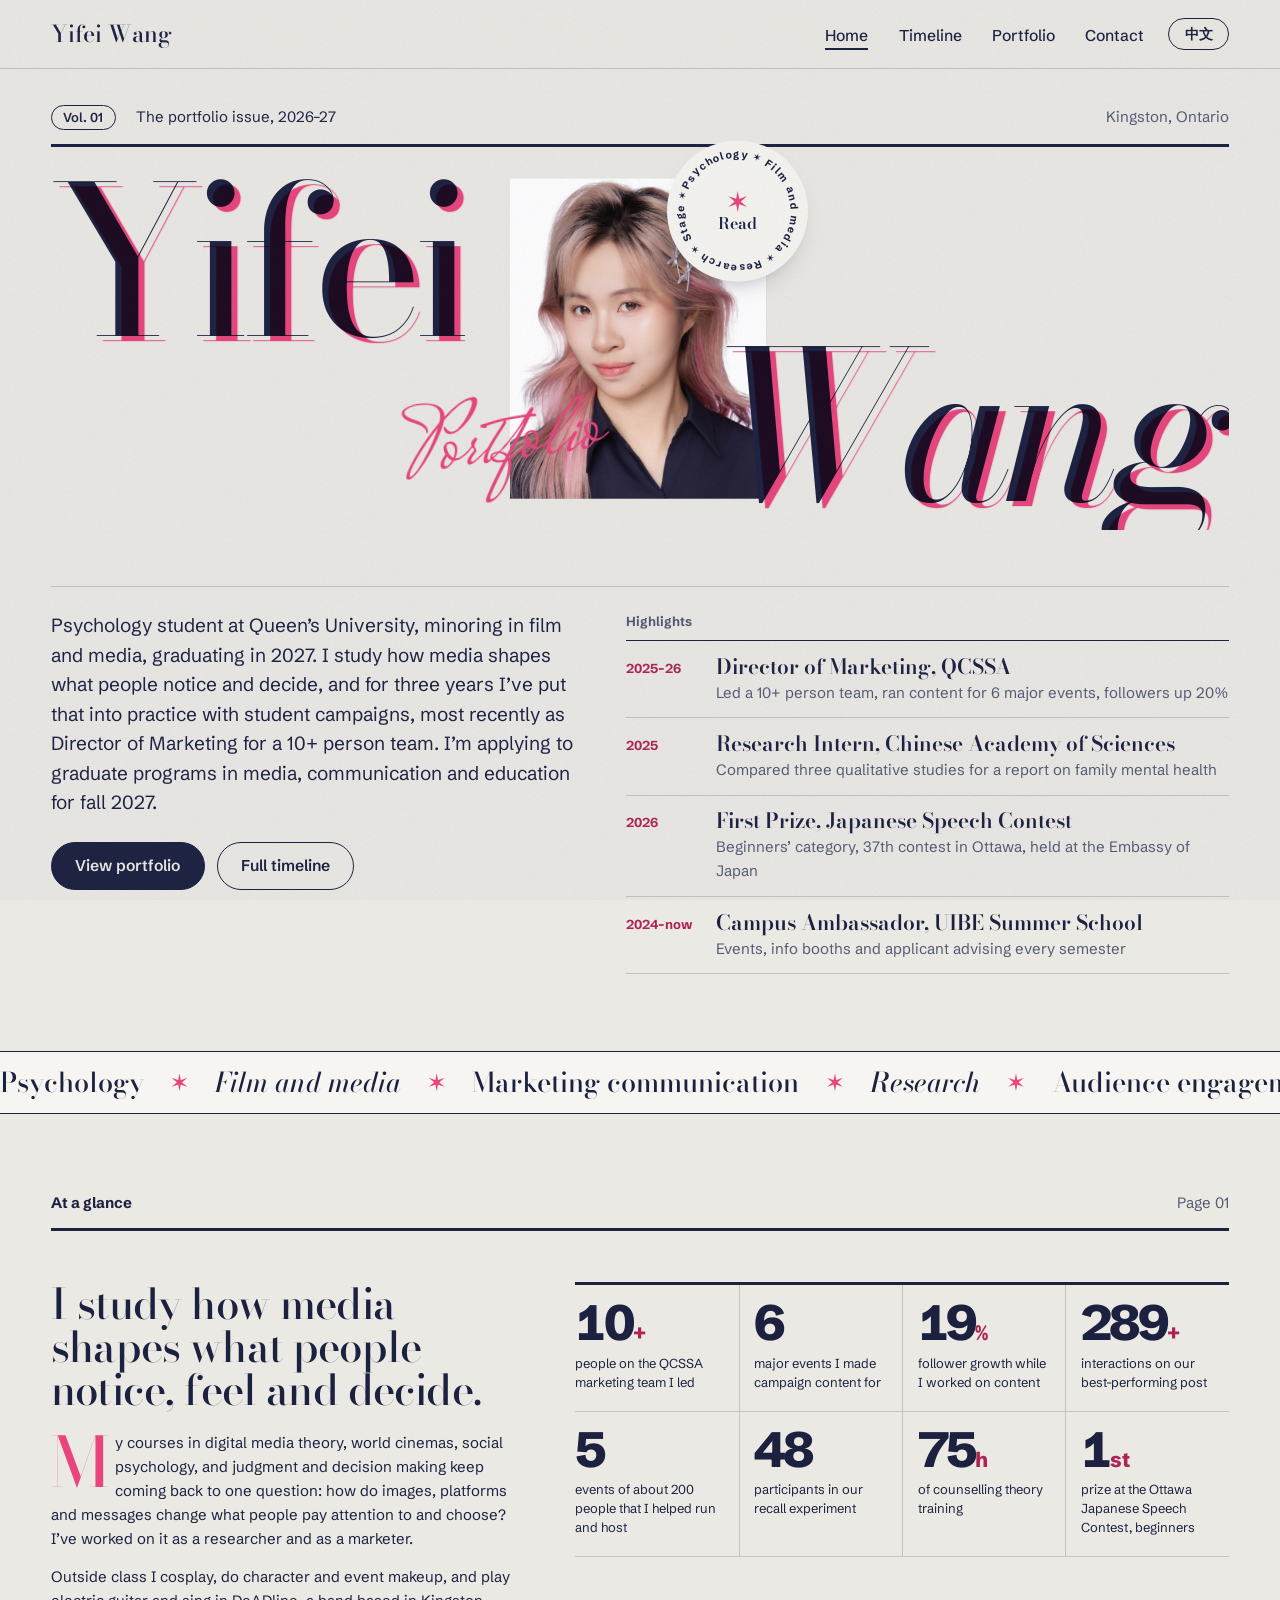
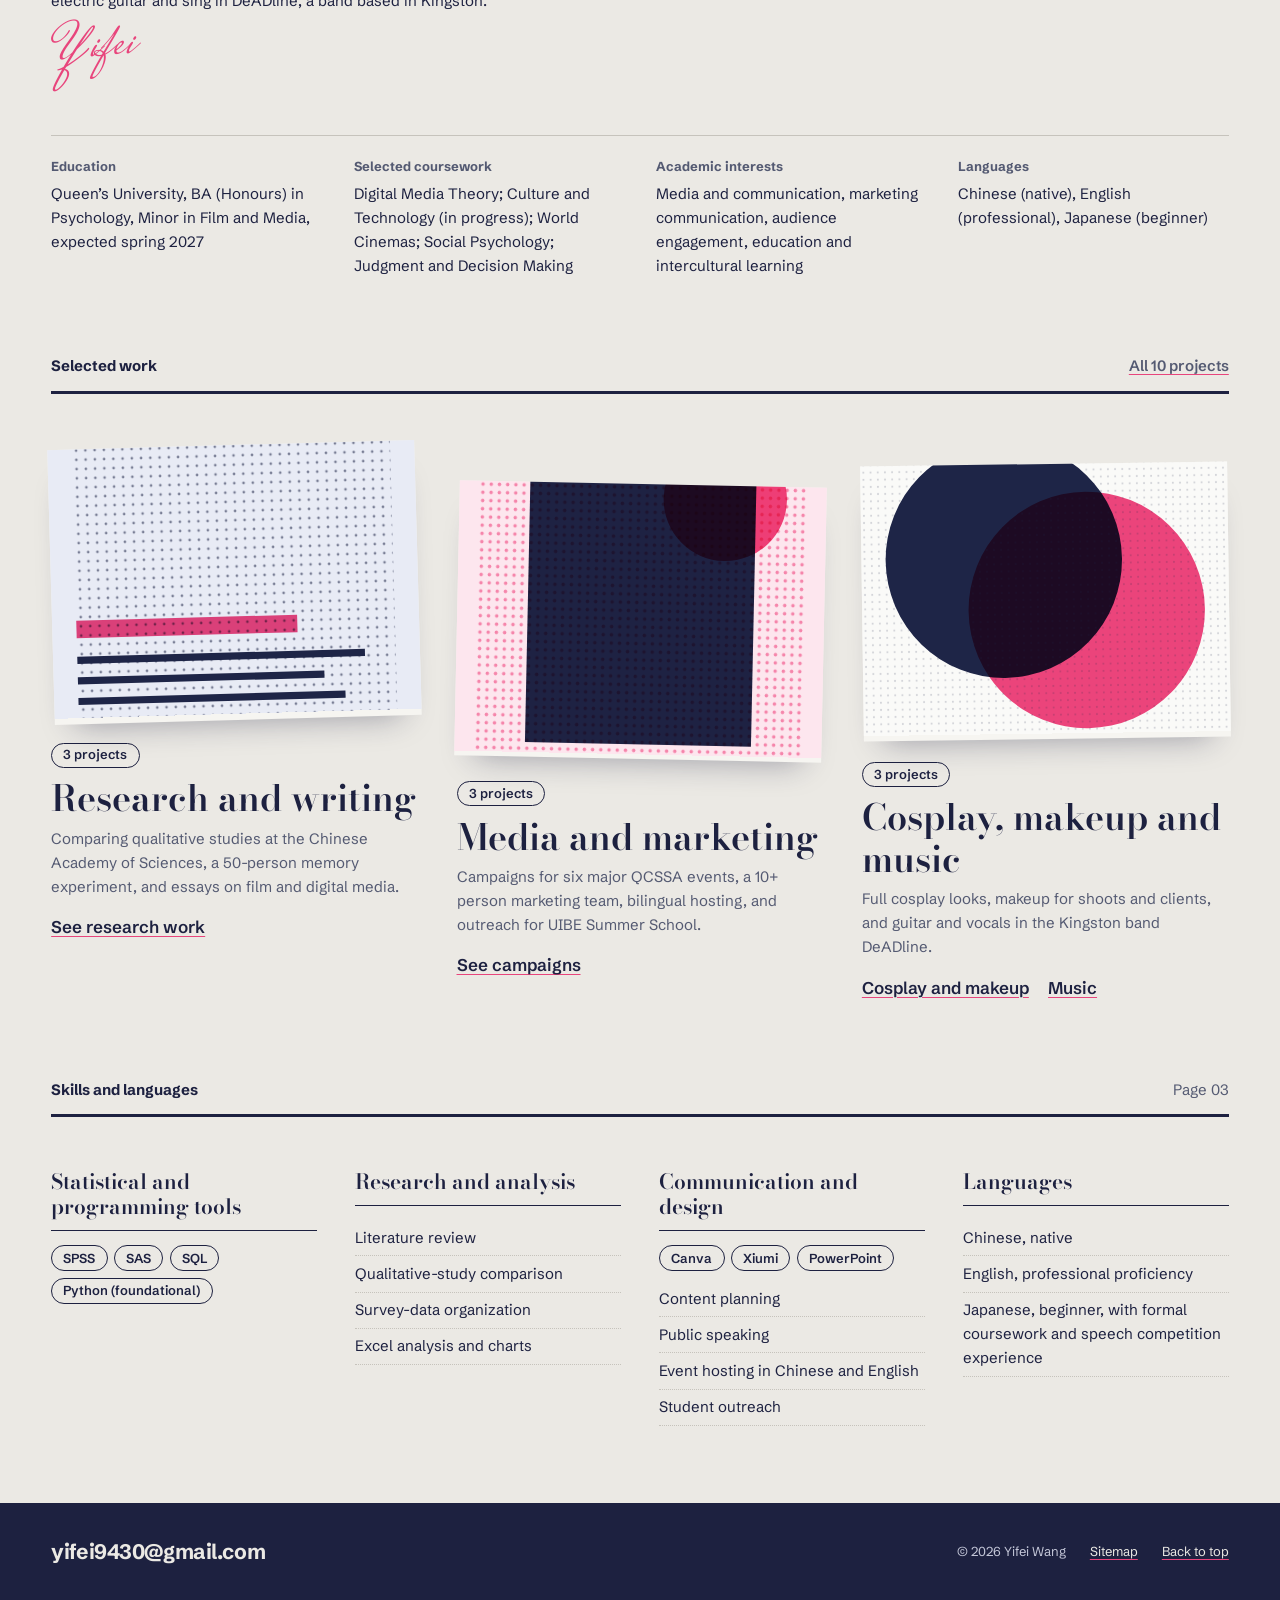
==== index.html @ d67073ad "Add files via upload" ====
<!DOCTYPE html>
<html lang="en" data-ui-lang="en" data-title-en="Yifei Wang | Portfolio" data-title-zh="王奕霏 Yifei Wang | 作品集">
<head>
  <!-- Yifei Wang personal site, v1.2 (2026-11-18) -->
  <meta charset="utf-8">
  <meta name="viewport" content="width=device-width, initial-scale=1">
  <title>Yifei Wang | Portfolio</title>
  <meta name="description" content="Yifei Wang is a psychology student at Queen&#x27;s University (Minor in Film and Media) with research experience at the Chinese Academy of Sciences, three years of student marketing leadership, and work in cosplay, makeup and music.">
  <meta name="author" content="Yifei Wang">
  <meta name="robots" content="index, follow, max-image-preview:large">
  <meta name="theme-color" content="#1e2547">
  <meta name="color-scheme" content="light">
  <link rel="canonical" href="https://yifeiwang.cc/">
  <link rel="alternate" hreflang="en" href="https://yifeiwang.cc/">
  <link rel="alternate" hreflang="zh-Hans" href="https://yifeiwang.cc/?lang=zh">
  <link rel="alternate" hreflang="x-default" href="https://yifeiwang.cc/">
  <meta property="og:type" content="profile">
  <meta property="og:site_name" content="Yifei Wang">
  <meta property="og:title" content="Yifei Wang | Portfolio">
  <meta property="og:description" content="Yifei Wang is a psychology student at Queen&#x27;s University (Minor in Film and Media) with research experience at the Chinese Academy of Sciences, three years of student marketing leadership, and work in cosplay, makeup and music.">
  <meta property="og:url" content="https://yifeiwang.cc/">
  <meta property="og:image" content="https://yifeiwang.cc/assets/img/og-cover.png">
  <meta property="og:image:width" content="1200">
  <meta property="og:image:height" content="630">
  <meta property="og:locale" content="en_CA">
  <meta property="og:locale:alternate" content="zh_CN">
  <meta name="twitter:card" content="summary_large_image">
  <meta name="twitter:title" content="Yifei Wang | Portfolio">
  <meta name="twitter:description" content="Yifei Wang is a psychology student at Queen&#x27;s University (Minor in Film and Media) with research experience at the Chinese Academy of Sciences, three years of student marketing leadership, and work in cosplay, makeup and music.">
  <meta name="twitter:image" content="https://yifeiwang.cc/assets/img/og-cover.png">
  <link rel="icon" href="assets/img/favicon.svg" type="image/svg+xml">
  <link rel="icon" href="assets/img/favicon-32.png" sizes="32x32" type="image/png">
  <link rel="apple-touch-icon" href="assets/img/apple-touch-icon.png">
  <link rel="manifest" href="site.webmanifest">
  <link rel="sitemap" type="application/xml" href="sitemap.xml">
  <link rel="preload" href="assets/fonts/bodoni-moda-opsz.woff2" as="font" type="font/woff2" crossorigin>
  <link rel="preload" href="assets/fonts/schibsted-grotesk.woff2" as="font" type="font/woff2" crossorigin>
  <link rel="stylesheet" href="css/style.css?v=1.2">
  <script>(function(){var l="en";try{var p=new URLSearchParams(location.search).get("lang");if(p==="zh"||p==="en"){l=p;localStorage.setItem("yw-lang",p);}else{var s=localStorage.getItem("yw-lang");if(s==="zh"||s==="en")l=s;}}catch(e){}var d=document.documentElement;d.setAttribute("data-ui-lang",l);if(l==="zh")d.lang="zh-Hans";})();</script>
  <script type="application/ld+json">{"@context": "https://schema.org", "@type": "Person", "name": "Yifei Wang", "alternateName": "王奕霏", "url": "https://yifeiwang.cc/", "email": "mailto:yifei9430@gmail.com", "image": "https://yifeiwang.cc/assets/img/og-cover.png", "description": "Psychology student at Queen's University with a minor in film and media.", "affiliation": {"@type": "CollegeOrUniversity", "name": "Queen's University", "url": "https://www.queensu.ca/"}, "address": {"@type": "PostalAddress", "addressLocality": "Kingston", "addressRegion": "ON", "addressCountry": "CA"}, "knowsLanguage": ["zh", "en", "ja"], "knowsAbout": ["Psychology", "Film and media studies", "Marketing communication", "Audience engagement", "Media and communication", "Cosplay", "Makeup"], "sameAs": ["https://www.linkedin.com/in/yifei-wang-b6066928a/"], "award": "First Prize, Beginners' Category, 37th Japanese Speech Contest in Ottawa (2026)"}</script>
</head>
<body>
  <a class="skip-link" href="#main"><span data-lang="en">Skip to content</span><span data-lang="zh">跳到正文</span></a>
  <header class="site-header">
    <div class="wrap site-header__inner">
      <a class="brand" href="index.html" aria-label="Yifei Wang, home"><span class="brand__en">Yifei Wang</span></a>
      <nav class="site-nav" id="site-nav" aria-label="Main"><ul><li><a href="index.html" aria-current="page"><span data-lang="en">Home</span><span data-lang="zh">首页</span></a></li><li><a href="timeline.html"><span data-lang="en">Timeline</span><span data-lang="zh">经历</span></a></li><li><a href="portfolio.html"><span data-lang="en">Portfolio</span><span data-lang="zh">作品</span></a></li><li><a href="contact.html"><span data-lang="en">Contact</span><span data-lang="zh">联系</span></a></li></ul></nav>
      <button class="lang-toggle" type="button" aria-label="切换到中文"><span data-lang="en">中文</span><span data-lang="zh">EN</span></button>
      <button class="menu-toggle" type="button" aria-expanded="false" aria-controls="site-nav"><span data-lang="en">Menu</span><span data-lang="zh">菜单</span></button>
    </div>
    <div class="read-progress" aria-hidden="true"></div>
  </header>

  <main id="main">
    <section class="cover" aria-labelledby="name">
      <div class="wrap">
        <div class="cover__top">
          <span class="pill">Vol. 01</span>
          <p><span data-lang="en">The portfolio issue, 2026–27</span><span data-lang="zh">2026–27 作品集</span></p>
          <p><span data-lang="en">Kingston, Ontario</span><span data-lang="zh">安大略省金斯顿</span></p>
        </div>
        <div class="cover__stage">
          <h1 class="cover__title" id="name"><span class="cover__line" data-text="Yifei">Yifei</span><span class="cover__line cover__line--2" data-text="Wang">Wang</span></h1>
          <figure class="cover__photo" data-parallax="-0.06">
            <div class="frame"><img src="assets/img/portrait/portrait.jpg" alt="Portrait of Yifei Wang" data-alt-zh="王奕霏的照片" loading="eager" fetchpriority="high" decoding="async" width="800" height="1000" onerror="this.onerror=null;this.src='assets/img/placeholders/portrait.svg'"></div>
            <span class="script cover__script" aria-hidden="true">Portfolio</span>
            <a class="badge" href="#glance" aria-label="Skip to the overview">
              <svg viewBox="0 0 200 200" aria-hidden="true">
                <defs><path id="badge-circle" d="M100,100 m-76,0 a76,76 0 1,1 152,0 a76,76 0 1,1 -152,0"/></defs>
                <text data-lang="en"><textPath href="#badge-circle" textLength="474" lengthAdjust="spacing">Psychology ✶ Film and media ✶ Research ✶ Stage ✶</textPath></text>
                <text data-lang="zh"><textPath href="#badge-circle" textLength="474" lengthAdjust="spacing">心理学 ✶ 电影与媒体 ✶ 研究 ✶ 舞台 ✶</textPath></text>
              </svg>
              <span class="badge__core"><i>✶</i><span data-lang="en">Read</span><span data-lang="zh">往下看</span></span>
            </a>
          </figure>
        </div>
        <div class="cover__foot">
          <div>
            <p class="cover__lede" data-lang="en">Psychology student at Queen’s University, minoring in film and media, graduating in 2027. I study how media shapes what people notice and decide, and for three years I’ve put that into practice with student campaigns, most recently as Director of Marketing for a 10+ person team. I’m applying to graduate programs in media, communication and education for fall 2027.</p><p class="cover__lede" data-lang="zh">皇后大学心理学专业，辅修电影与媒体，2027 年毕业。我关心媒体怎样影响人们注意什么、做出什么决定，这三年也一直在做学生活动宣传，最近一任是带 10 多人团队的市场部部长。目前在申请 2027 年秋季入学的媒体、传播与教育方向研究生。</p>
            <div class="btn-row">
              <a class="btn" href="portfolio.html"><span data-lang="en">View portfolio</span><span data-lang="zh">看作品</span></a>
              <a class="btn btn--ghost" href="timeline.html"><span data-lang="en">Full timeline</span><span data-lang="zh">完整经历</span></a>
            </div>
          </div>
          <div class="hl">
            <h2 class="hl__head"><span data-lang="en">Highlights</span><span data-lang="zh">代表经历</span></h2>
            <ul><li data-reveal style="--d:0.00s"><a href="portfolio.html#qcssa-campaigns" data-cursor data-cursor-en="Open" data-cursor-zh="打开"><span class="hl__year"><span data-lang="en">2025–26</span><span data-lang="zh">2025–26</span></span><span class="hl__role"><span data-lang="en">Director of Marketing, QCSSA</span><span data-lang="zh">QCSSA 市场部部长</span></span><span class="hl__detail"><span data-lang="en">Led a 10+ person team, ran content for 6 major events, followers up 20%</span><span data-lang="zh">带领 10 多人，负责 6 场大型活动的宣传，粉丝增长 20%</span></span></a></li><li data-reveal style="--d:0.07s"><a href="portfolio.html#family-mental-health" data-cursor data-cursor-en="Open" data-cursor-zh="打开"><span class="hl__year"><span data-lang="en">2025</span><span data-lang="zh">2025</span></span><span class="hl__role"><span data-lang="en">Research Intern, Chinese Academy of Sciences</span><span data-lang="zh">中国科学院心理研究所研究实习生</span></span><span class="hl__detail"><span data-lang="en">Compared three qualitative studies for a report on family mental health</span><span data-lang="zh">比较三项质性研究，整理成家庭心理健康报告</span></span></a></li><li data-reveal style="--d:0.14s"><a href="portfolio.html#speech-contest" data-cursor data-cursor-en="Open" data-cursor-zh="打开"><span class="hl__year"><span data-lang="en">2026</span><span data-lang="zh">2026</span></span><span class="hl__role"><span data-lang="en">First Prize, Japanese Speech Contest</span><span data-lang="zh">日语演讲比赛一等奖</span></span><span class="hl__detail"><span data-lang="en">Beginners’ category, 37th contest in Ottawa, held at the Embassy of Japan</span><span data-lang="zh">第 37 届渥太华比赛初级组，在日本大使馆举行</span></span></a></li><li data-reveal style="--d:0.21s"><a href="portfolio.html#uibe-outreach" data-cursor data-cursor-en="Open" data-cursor-zh="打开"><span class="hl__year"><span data-lang="en">2024–now</span><span data-lang="zh">2024 至今</span></span><span class="hl__role"><span data-lang="en">Campus Ambassador, UIBE Summer School</span><span data-lang="zh">UIBE 暑期学校校园大使</span></span><span class="hl__detail"><span data-lang="en">Events, info booths and applicant advising every semester</span><span data-lang="zh">每学期办活动、摆摊，解答申请问题</span></span></a></li></ul>
          </div>
        </div>
      </div>
    </section>

    <div class="ticker" aria-hidden="true"><div class="ticker__track"><div class="ticker__group" data-lang="en"><span>Psychology</span><i>✶</i><span>Film and media</span><i>✶</i><span>Marketing communication</span><i>✶</i><span>Research</span><i>✶</i><span>Audience engagement</span><i>✶</i><span>Cosplay</span><i>✶</i><span>Makeup</span><i>✶</i><span>Electric guitar</span><i>✶</i><span>日本語</span><i>✶</i></div><div class="ticker__group" data-lang="en"><span>Psychology</span><i>✶</i><span>Film and media</span><i>✶</i><span>Marketing communication</span><i>✶</i><span>Research</span><i>✶</i><span>Audience engagement</span><i>✶</i><span>Cosplay</span><i>✶</i><span>Makeup</span><i>✶</i><span>Electric guitar</span><i>✶</i><span>日本語</span><i>✶</i></div><div class="ticker__group" data-lang="zh"><span>心理学</span><i>✶</i><span>电影与媒体</span><i>✶</i><span>营销传播</span><i>✶</i><span>研究</span><i>✶</i><span>受众参与</span><i>✶</i><span>Cosplay</span><i>✶</i><span>化妆</span><i>✶</i><span>电吉他</span><i>✶</i><span>日本語</span><i>✶</i></div><div class="ticker__group" data-lang="zh"><span>心理学</span><i>✶</i><span>电影与媒体</span><i>✶</i><span>营销传播</span><i>✶</i><span>研究</span><i>✶</i><span>受众参与</span><i>✶</i><span>Cosplay</span><i>✶</i><span>化妆</span><i>✶</i><span>电吉他</span><i>✶</i><span>日本語</span><i>✶</i></div></div></div>

    <section class="spread wrap" id="glance" aria-labelledby="glance-title">
      <div class="spread__head"><h2><span data-lang="en">At a glance</span><span data-lang="zh">概览</span></h2><p><span data-lang="en">Page 01</span><span data-lang="zh">第 01 页</span></p></div>
      <div class="glance">
        <div class="glance__about">
          <h3 class="headline glance__title" id="glance-title" data-split><span data-lang="en">I study how media shapes what people notice, feel and decide.</span><span data-lang="zh">我研究媒体怎样影响人们注意什么、感受什么、决定什么。</span></h3>
          <p class="dropcap" data-lang="en">My courses in digital media theory, world cinemas, social psychology, and judgment and decision making keep coming back to one question: how do images, platforms and messages change what people pay attention to and choose? I’ve worked on it as a researcher and as a marketer.</p>
          <p data-lang="zh">数字媒体理论、世界电影、社会心理学、判断与决策，这几门课最后都落在同一个问题上：图像、平台和信息怎样改变人们关注什么、选择什么？我在研究里琢磨过它，在做宣传时也天天碰到它。</p>
          <p data-lang="en">Outside class I cosplay, do character and event makeup, and play electric guitar and sing in DeADline, a band based in Kingston.</p><p data-lang="zh">课外，我做 cosplay，给角色和活动化妆，还在金斯顿的乐队 DeADline 弹电吉他、唱主唱。</p>
          <span class="script signature" data-reveal="script" aria-hidden="true">Yifei</span>
        </div>
        <div class="glance__stats"><div class="stat" data-reveal style="--d:0.00s"><span class="stat__num" data-count="10"><span class="n">10</span><small><span data-lang="en">+</span><span data-lang="zh">+人</span></small></span><p data-lang="en">people on the QCSSA marketing team I led</p><p data-lang="zh">我带领的 QCSSA 市场部</p></div><div class="stat" data-reveal style="--d:0.06s"><span class="stat__num" data-count="6"><span class="n">6</span><small><span data-lang="en"></span><span data-lang="zh">场</span></small></span><p data-lang="en">major events I made campaign content for</p><p data-lang="zh">由我负责宣传的大型活动</p></div><div class="stat" data-reveal style="--d:0.12s"><span class="stat__num" data-count="20"><span class="n">20</span><small><span data-lang="en">%</span><span data-lang="zh">%</span></small></span><p data-lang="en">follower growth while I worked on content</p><p data-lang="zh">我做内容期间的粉丝增长</p></div><div class="stat" data-reveal style="--d:0.18s"><span class="stat__num" data-count="300"><span class="n">300</span><small><span data-lang="en">+</span><span data-lang="zh">+次</span></small></span><p data-lang="en">interactions on our best-performing post</p><p data-lang="zh">互动最多的一条推文</p></div><div class="stat" data-reveal style="--d:0.00s"><span class="stat__num" data-count="5"><span class="n">5</span><small><span data-lang="en"></span><span data-lang="zh">场</span></small></span><p data-lang="en">events of about 200 people that I helped run and host</p><p data-lang="zh">我参与统筹、主持的活动，每场约 200 人</p></div><div class="stat" data-reveal style="--d:0.06s"><span class="stat__num" data-count="50"><span class="n">50</span><small><span data-lang="en"></span><span data-lang="zh">名</span></small></span><p data-lang="en">participants in our recall experiment</p><p data-lang="zh">即时回忆实验的参与者</p></div><div class="stat" data-reveal style="--d:0.12s"><span class="stat__num" data-count="78"><span class="n">78</span><small><span data-lang="en">h</span><span data-lang="zh">小时</span></small></span><p data-lang="en">of counselling theory training</p><p data-lang="zh">心理咨询理论自学课时</p></div><div class="stat" data-reveal style="--d:.18s"><span class="stat__num"><span data-lang="en">1<small>st</small></span><span data-lang="zh" class="stat__word">一等奖</span></span><p data-lang="en">prize at the Ottawa Japanese Speech Contest, beginners</p><p data-lang="zh">渥太华日语演讲比赛初级组</p></div></div>
        <dl class="glance__facts" data-reveal>
          <div><dt><span data-lang="en">Education</span><span data-lang="zh">学业</span></dt><dd><span data-lang="en">Queen’s University, BA (Honours) in Psychology, Minor in Film and Media, expected spring 2027</span><span data-lang="zh">皇后大学心理学荣誉文学学士，辅修电影与媒体，预计 2027 年春季毕业</span></dd></div>
          <div><dt><span data-lang="en">Selected coursework</span><span data-lang="zh">修读课程</span></dt><dd><span data-lang="en">Digital Media Theory; Culture and Technology (in progress); World Cinemas; Social Psychology; Judgment and Decision Making</span><span data-lang="zh">数字媒体理论、文化与技术（在修）、世界电影、社会心理学、判断与决策</span></dd></div>
          <div><dt><span data-lang="en">Academic interests</span><span data-lang="zh">研究兴趣</span></dt><dd><span data-lang="en">Media and communication, marketing communication, audience engagement, education and intercultural learning</span><span data-lang="zh">媒体与传播、营销传播、受众参与、教育和跨文化学习</span></dd></div>
          <div><dt><span data-lang="en">Languages</span><span data-lang="zh">语言</span></dt><dd><span data-lang="en">Chinese (native), English (professional), Japanese (beginner)</span><span data-lang="zh">中文母语，英语工作水平，日语初级</span></dd></div>
        </dl>
      </div>
    </section>

    <section class="spread wrap work-spread" aria-labelledby="work-title">
      <div class="spread__head"><h2 id="work-title"><span data-lang="en">Selected work</span><span data-lang="zh">作品精选</span></h2><p><a href="portfolio.html"><span data-lang="en">All 10 projects</span><span data-lang="zh">全部 10 个作品</span></a></p></div>
      <div class="practices__grid">
        <article class="practice" data-reveal>
          <a class="practice__media" href="portfolio.html?filter=research" data-cursor data-cursor-en="View" data-cursor-zh="查看" tabindex="-1" aria-hidden="true"><img src="assets/img/portfolio/cas-research.jpg" alt="Research notes and charts" data-alt-zh="研究笔记与图表" loading="lazy" decoding="async" width="800" height="1000" data-parallax="0.04" onerror="this.onerror=null;this.src='assets/img/placeholders/research.svg'"></a>
          <div class="practice__meta"><span class="pill"><span data-lang="en">3 projects</span><span data-lang="zh">3 个作品</span></span></div>
          <h3 class="h-m"><span data-lang="en">Research and writing</span><span data-lang="zh">研究与写作</span></h3>
          <p data-lang="en">Comparing qualitative studies at the Chinese Academy of Sciences, a 50-person memory experiment, and essays on film and digital media.</p><p data-lang="zh">在中科院心理所比较质性研究，做过 50 人的记忆实验，也写电影与数字媒体论文。</p>
          <div class="links"><a href="portfolio.html?filter=research"><span data-lang="en">See research work</span><span data-lang="zh">查看研究作品</span></a></div>
        </article>
        <article class="practice" data-reveal style="--d:.1s">
          <a class="practice__media" href="portfolio.html?filter=media" data-cursor data-cursor-en="View" data-cursor-zh="查看" tabindex="-1" aria-hidden="true"><img src="assets/img/portfolio/qcssa-01.jpg" alt="Event poster for QCSSA" data-alt-zh="QCSSA 活动海报" loading="lazy" decoding="async" width="800" height="1000" data-parallax="0.04" onerror="this.onerror=null;this.src='assets/img/placeholders/media.svg'"></a>
          <div class="practice__meta"><span class="pill"><span data-lang="en">3 projects</span><span data-lang="zh">3 个作品</span></span></div>
          <h3 class="h-m"><span data-lang="en">Media and marketing</span><span data-lang="zh">媒体与市场</span></h3>
          <p data-lang="en">Campaigns for six major QCSSA events, a 10+ person marketing team, bilingual hosting, and outreach for UIBE Summer School.</p><p data-lang="zh">为 QCSSA 六场大型活动做宣传，带 10 多人的市场部，中英双语主持，也为 UIBE 暑期学校做推广。</p>
          <div class="links"><a href="portfolio.html?filter=media"><span data-lang="en">See campaigns</span><span data-lang="zh">查看宣传项目</span></a></div>
        </article>
        <article class="practice" data-reveal style="--d:.2s">
          <a class="practice__media" href="portfolio.html?filter=cosplay" data-cursor data-cursor-en="View" data-cursor-zh="查看" tabindex="-1" aria-hidden="true"><img src="assets/img/portfolio/cosplay-01.jpg" alt="Yifei in cosplay" data-alt-zh="王奕霏的 cosplay 照片" loading="lazy" decoding="async" width="800" height="1000" data-parallax="0.04" onerror="this.onerror=null;this.src='assets/img/placeholders/cosplay.svg'"></a>
          <div class="practice__meta"><span class="pill"><span data-lang="en">3 projects</span><span data-lang="zh">3 个作品</span></span></div>
          <h3 class="h-m"><span data-lang="en">Cosplay, makeup and music</span><span data-lang="zh">Cosplay、化妆与音乐</span></h3>
          <p data-lang="en">Full cosplay looks, makeup for shoots and clients, and guitar and vocals in the Kingston band DeADline.</p><p data-lang="zh">整套 cos 造型，为拍摄和客人化妆，在金斯顿乐队 DeADline 弹吉他、唱歌。</p>
          <div class="links"><a href="portfolio.html?filter=cosplay"><span data-lang="en">Cosplay and makeup</span><span data-lang="zh">Cosplay 与化妆</span></a><a href="portfolio.html?filter=music"><span data-lang="en">Music</span><span data-lang="zh">音乐</span></a></div>
        </article>
      </div>
    </section>

    <section class="spread wrap skills-spread" aria-labelledby="toolkit-title">
      <div class="spread__head"><h2 id="toolkit-title"><span data-lang="en">Skills and languages</span><span data-lang="zh">技能与语言</span></h2><p><span data-lang="en">Page 03</span><span data-lang="zh">第 03 页</span></p></div>
      
      <div class="toolkit">
        <div data-reveal>
          <h3><span data-lang="en">Statistical and programming tools</span><span data-lang="zh">统计与编程工具</span></h3>
          <ul class="chips"><li>SPSS</li><li>SAS</li><li>SQL</li><li><span data-lang="en">Python (foundational)</span><span data-lang="zh">Python（基础）</span></li></ul>
        </div>
        <div data-reveal style="--d:.08s">
          <h3><span data-lang="en">Research and analysis</span><span data-lang="zh">研究与分析</span></h3>
          <ul>
            <li><span data-lang="en">Literature review</span><span data-lang="zh">文献综述</span></li>
            <li><span data-lang="en">Qualitative-study comparison</span><span data-lang="zh">质性研究比较</span></li>
            <li><span data-lang="en">Survey-data organization</span><span data-lang="zh">问卷数据整理</span></li>
            <li><span data-lang="en">Excel analysis and charts</span><span data-lang="zh">Excel 分析和作图</span></li>
          </ul>
        </div>
        <div data-reveal style="--d:.16s">
          <h3><span data-lang="en">Communication and design</span><span data-lang="zh">传播与设计</span></h3>
          <ul class="chips"><li>Canva</li><li><span data-lang="en">Xiumi</span><span data-lang="zh">秀米</span></li><li>PowerPoint</li></ul>
          <ul>
            <li><span data-lang="en">Content planning</span><span data-lang="zh">内容策划</span></li>
            <li><span data-lang="en">Public speaking</span><span data-lang="zh">公开演讲</span></li>
            <li><span data-lang="en">Event hosting in Chinese and English</span><span data-lang="zh">中英双语主持</span></li>
            <li><span data-lang="en">Student outreach</span><span data-lang="zh">学生招募与咨询</span></li>
          </ul>
        </div>
        <div data-reveal style="--d:.24s">
          <h3><span data-lang="en">Languages</span><span data-lang="zh">语言</span></h3>
          <ul>
            <li><span data-lang="en">Chinese, native</span><span data-lang="zh">中文：母语</span></li>
            <li><span data-lang="en">English, professional proficiency</span><span data-lang="zh">英语：工作语言水平</span></li>
            <li><span data-lang="en">Japanese, beginner, with formal coursework and speech competition experience</span><span data-lang="zh">日语：初级，上过正式课程，参加过演讲比赛</span></li>
          </ul>
        </div>
      </div>
    </section>
  </main>

  <footer class="site-footer">
    <div class="wrap footer__inner">
      <a class="footer__mail" href="mailto:yifei9430@gmail.com">yifei9430@gmail.com</a>
      <div class="footer__meta">
        <p>&copy; <span data-year-now>2026</span> Yifei Wang</p>
        <a href="sitemap.xml"><span data-lang="en">Sitemap</span><span data-lang="zh">网站地图</span></a>
        <a href="#main"><span data-lang="en">Back to top</span><span data-lang="zh">回到顶部</span></a>
      </div>
    </div>
  </footer>
  <script src="js/main.js?v=1.2" defer></script>
</body>
</html>
---- css/style.css ----
/* ==========================================================================
   Yifei Wang — personal site
   Version: v1.2 (2026-11-18)
   Concept: a printed portfolio magazine on newsprint-grey paper.
   Bodoni for cover lines, a heavy grotesk for numbers and statements,
   a pink hand-written script for annotations.
   ========================================================================== */

/* ---------- Fonts (self-hosted, SIL OFL; licences in assets/fonts/) ---------- */
@font-face {
  font-family: "Bodoni Moda";
  src: url("../assets/fonts/bodoni-moda-opsz.woff2") format("woff2");
  font-weight: 400 900; font-style: normal; font-display: swap;
  unicode-range: U+0000-00FF, U+0131, U+0152-0153, U+02BB-02BC, U+02C6, U+02DA, U+02DC, U+0304, U+0308, U+0329, U+2000-206F, U+20AC, U+2122, U+2191, U+2193, U+2212, U+2215, U+FEFF, U+FFFD;
}
@font-face {
  font-family: "Bodoni Moda";
  src: url("../assets/fonts/bodoni-moda-opsz-italic.woff2") format("woff2");
  font-weight: 400 900; font-style: italic; font-display: swap;
  unicode-range: U+0000-00FF, U+0131, U+0152-0153, U+02BB-02BC, U+02C6, U+02DA, U+02DC, U+0304, U+0308, U+0329, U+2000-206F, U+20AC, U+2122, U+2191, U+2193, U+2212, U+2215, U+FEFF, U+FFFD;
}
@font-face {
  font-family: "Schibsted Grotesk";
  src: url("../assets/fonts/schibsted-grotesk.woff2") format("woff2");
  font-weight: 400 900; font-style: normal; font-display: swap;
  unicode-range: U+0000-00FF, U+0131, U+0152-0153, U+02BB-02BC, U+02C6, U+02DA, U+02DC, U+0304, U+0308, U+0329, U+2000-206F, U+20AC, U+2122, U+2191, U+2193, U+2212, U+2215, U+FEFF, U+FFFD;
}
@font-face {
  font-family: "Schibsted Grotesk";
  src: url("../assets/fonts/schibsted-grotesk-italic.woff2") format("woff2");
  font-weight: 400 900; font-style: italic; font-display: swap;
  unicode-range: U+0000-00FF, U+0131, U+0152-0153, U+02BB-02BC, U+02C6, U+02DA, U+02DC, U+0304, U+0308, U+0329, U+2000-206F, U+20AC, U+2122, U+2191, U+2193, U+2212, U+2215, U+FEFF, U+FFFD;
}
@font-face {
  font-family: "Mrs Saint Delafield";
  src: url("../assets/fonts/mrs-saint-delafield.woff2") format("woff2");
  font-weight: 400; font-style: normal; font-display: swap;
}

/* ---------- Tokens ---------- */
:root {
  --paper: #ebe9e4;        /* newsprint grey */
  --paper-hi: #f6f5f1;     /* lighter stock for panels and inputs */
  --ink: #1d2140;          /* blue-black ink for all reading text */
  --ink-soft: #545a72;     /* secondary text, ~6:1 on paper */
  --pink: #e8457c;         /* spot ink: script, marks, large type */
  --pink-deep: #ad2454;    /* pink for small text, ~5.3:1 on paper */
  --rule: #c6c3bc;

  --serif: "Bodoni Moda", "Songti SC", "Noto Serif CJK SC", "Source Han Serif SC", "STSong", "SimSun", Georgia, serif;
  --sans: "Schibsted Grotesk", "PingFang SC", "Hiragino Sans GB", "Noto Sans CJK SC", "Source Han Sans SC", "Microsoft YaHei", system-ui, sans-serif;
  --script: "Mrs Saint Delafield", "Snell Roundhand", cursive;
  --cjk-serif: "Songti SC", "Noto Serif CJK SC", "Source Han Serif SC", "STSong", "SimSun", serif;

  --t-xs: 0.8125rem;
  --t-s: 0.9375rem;
  --t-m: 1.0625rem;
  --t-l: 1.3125rem;
  --t-xl: clamp(1.6rem, 1.2rem + 1.4vw, 2.25rem);
  --t-2xl: clamp(2.25rem, 1.4rem + 3.6vw, 4.5rem);
  --t-3xl: clamp(2.75rem, 1.4rem + 5.4vw, 6.5rem);
  --t-cover: clamp(5rem, 0.5rem + 15.5vw, 17rem);

  --gutter: clamp(1.25rem, 4vw, 3.25rem);
  --max: 88rem;
  --measure: 34rem;
  --header-h: 4.25rem;
  --ease: cubic-bezier(.2, .7, .1, 1);
  --ease-io: cubic-bezier(.7, 0, .2, 1);
}

/* ---------- Reset ---------- */
*, *::before, *::after { box-sizing: border-box; }
html { -webkit-text-size-adjust: 100%; text-size-adjust: 100%; scroll-padding-top: calc(var(--header-h) + 1rem); }
body, h1, h2, h3, h4, p, figure, blockquote, ol, ul, dl, dd { margin: 0; }
ol, ul { padding: 0; list-style: none; }
img, svg { display: block; max-width: 100%; height: auto; }
button, input, select, textarea { font: inherit; color: inherit; }
a { color: inherit; }

/* ---------- Language switching ----------
   Bilingual strings are written twice: data-lang="en" and data-lang="zh".
   <html data-ui-lang="en|zh"> decides which one shows.                       */
html[data-ui-lang="en"] [data-lang="zh"],
html[data-ui-lang="zh"] [data-lang="en"] { display: none !important; }

/* ---------- Base ---------- */
body {
  background: var(--paper);
  color: var(--ink);
  font-family: var(--sans);
  font-size: var(--t-m);
  line-height: 1.6;
  -webkit-font-smoothing: antialiased;
  text-rendering: optimizeLegibility;
}
html[data-ui-lang="zh"] body { line-height: 1.85; }

/* paper grain */
body::after {
  content: ""; position: fixed; inset: 0; z-index: 300; pointer-events: none; opacity: .07;
  background-image: url("data:image/svg+xml;utf8,<svg xmlns='http://www.w3.org/2000/svg' width='220' height='220'><filter id='n'><feTurbulence type='fractalNoise' baseFrequency='.85' numOctaves='3' stitchTiles='stitch'/><feColorMatrix values='0 0 0 0 0.11 0 0 0 0 0.13 0 0 0 0 0.25 0 0 0 1 0'/></filter><rect width='100%' height='100%' filter='url(%23n)'/></svg>");
}

::selection { background: var(--pink); color: #fff; }
a { text-decoration-thickness: 1px; text-underline-offset: .2em; text-decoration-color: var(--pink); }
a:hover { color: var(--pink-deep); }
:focus-visible { outline: 3px solid var(--pink); outline-offset: 3px; }

.skip-link { position: absolute; left: 1rem; top: -4rem; z-index: 400; background: var(--ink); color: var(--paper); padding: .6rem 1rem; text-decoration: none; }
.skip-link:focus { top: 1rem; }
.visually-hidden { position: absolute !important; width: 1px; height: 1px; padding: 0; margin: -1px; overflow: hidden; clip: rect(0 0 0 0); white-space: nowrap; border: 0; }
.wrap { width: 100%; max-width: var(--max); margin-inline: auto; padding-inline: var(--gutter); }

/* shared type */
.serif { font-family: var(--serif); }
.script { font-family: var(--script); color: var(--pink); font-weight: 400; line-height: 1; }
.headline { font-family: var(--serif); font-weight: 500; line-height: 1.02; letter-spacing: -.02em; font-variation-settings: "opsz" 48; }
html[data-ui-lang="zh"] .headline { letter-spacing: .02em; line-height: 1.25; font-weight: 700; }
.h-xl { font-size: var(--t-2xl); }
.h-m { font-family: var(--serif); font-size: var(--t-xl); font-weight: 600; line-height: 1.15; font-variation-settings: "opsz" 28; }
.statement { font-family: var(--sans); font-weight: 800; letter-spacing: -.035em; line-height: .95; }
.pill { display: inline-block; border: 1.5px solid currentColor; border-radius: 999px; padding: .1rem .7rem; font-size: var(--t-xs); font-weight: 600; line-height: 1.5; white-space: nowrap; }
.muted { color: var(--ink-soft); }
.lede { font-size: var(--t-l); line-height: 1.55; max-width: var(--measure); }
.prose { max-width: var(--measure); }
.prose p + p { margin-top: 1em; }

/* buttons */
.btn {
  display: inline-flex; align-items: center; justify-content: center; gap: .5rem;
  padding: .8rem 1.45rem; border-radius: 999px; border: 1.5px solid var(--ink);
  background: var(--ink); color: var(--paper); font-weight: 600; font-size: .98rem; line-height: 1.3;
  text-decoration: none; cursor: pointer; transition: background-color .25s, color .25s, border-color .25s, transform .25s var(--ease);
}
.btn:hover { background: var(--pink-deep); border-color: var(--pink-deep); color: #fff; transform: translateY(-2px); }
.btn--ghost { background: transparent; color: var(--ink); }
.btn--ghost:hover { background: var(--ink); color: var(--paper); border-color: var(--ink); }
.btn-row { display: flex; flex-wrap: wrap; gap: .75rem; }

/* ==========================================================================
   HEADER
   ========================================================================== */
.site-header {
  position: sticky; top: 0; z-index: 60;
  background: color-mix(in srgb, var(--paper) 90%, transparent);
  backdrop-filter: blur(10px) saturate(1.3); -webkit-backdrop-filter: blur(10px) saturate(1.3);
  border-bottom: 1px solid var(--rule);
  view-transition-name: site-header;
}
.site-header__inner { display: flex; align-items: center; gap: 1.5rem; min-height: var(--header-h); }
.brand { display: inline-flex; align-items: baseline; gap: .55rem; text-decoration: none; margin-right: auto; }
.brand__en { font-family: var(--serif); font-size: 1.45rem; font-weight: 500; letter-spacing: -.01em; font-variation-settings: "opsz" 28; }
.brand__zh { font-family: var(--cjk-serif); font-size: 1rem; color: var(--pink-deep); }
.site-nav ul { display: flex; gap: 1.9rem; }
.site-nav a {
  text-decoration: none; font-size: .98rem; font-weight: 500; padding-block: .35rem;
  background: linear-gradient(var(--pink), var(--pink)) no-repeat 0 100% / 0 2px;
  transition: background-size .35s var(--ease);
}
.site-nav a:hover { color: var(--ink); background-size: 100% 2px; }
.site-nav a[aria-current="page"] { background-image: linear-gradient(var(--ink), var(--ink)); background-size: 100% 2px; }
.lang-toggle, .menu-toggle {
  border: 1.5px solid var(--ink); background: transparent; cursor: pointer; border-radius: 999px;
  padding: .3rem .95rem; font-size: .9rem; font-weight: 600; line-height: 1.4; transition: background-color .2s, color .2s;
}
.lang-toggle:hover, .menu-toggle:hover { background: var(--ink); color: var(--paper); }
.menu-toggle { display: none; }
.read-progress { position: absolute; left: 0; right: 0; bottom: -1px; height: 2px; background: var(--pink); transform-origin: 0 50%; transform: scaleX(var(--p, 0)); }

@media (max-width: 780px) {
  .menu-toggle { display: inline-block; }
  .brand__zh { display: none; }
  .site-nav {
    position: fixed; inset: var(--header-h) 0 auto 0; background: var(--paper);
    border-bottom: 1px solid var(--rule); padding: .5rem var(--gutter) 2rem; display: none;
  }
  .site-nav.is-open { display: block; animation: drop .35s var(--ease); }
  .site-nav ul { flex-direction: column; gap: 0; }
  .site-nav a { display: block; font-family: var(--serif); font-size: 2.1rem; padding-block: .55rem; border-bottom: 1px solid var(--rule); background: none; }
  .site-nav a[aria-current="page"] { color: var(--pink-deep); background: none; }
}
@keyframes drop { from { opacity: 0; transform: translateY(-10px); } to { opacity: 1; transform: none; } }

/* ==========================================================================
   HOME — cover
   ========================================================================== */
.cover { padding-block: clamp(1.25rem, 3vw, 2.25rem) clamp(2.5rem, 6vw, 5rem); overflow: hidden; }
.cover__top {
  display: grid; grid-template-columns: auto 1fr auto; gap: 1.25rem; align-items: center;
  font-size: var(--t-s); padding-bottom: .9rem; border-bottom: 3px solid var(--ink);
}
.cover__top p:last-child { color: var(--ink-soft); }
.cover__stage { position: relative; margin-top: clamp(1rem, 2.5vw, 2rem); }
.cover__title {
  position: relative; z-index: 2;
  font-family: var(--serif); font-weight: 500; font-size: var(--t-cover);
  line-height: .8; letter-spacing: -.045em; font-variation-settings: "opsz" 40;
}
.cover__line { display: block; position: relative; width: fit-content; }
.cover__line--2 { margin-left: auto; font-style: italic; margin-top: -.02em; padding-right: .02em; }
/* second ink pass printed out of register */
.cover__line::after {
  content: attr(data-text); position: absolute; left: 0; top: 0; color: var(--pink);
  mix-blend-mode: multiply; transform: translate(.03em, .025em); pointer-events: none;
}
.cover__photo {
  position: absolute; z-index: 1; left: 39%; top: -2%; width: min(20vw, 18rem);
}
.cover__photo .frame { overflow: hidden; background: var(--paper-hi); box-shadow: 0 1.5rem 2.5rem -1.5rem rgba(29, 33, 64, .45); }
.cover__photo img { width: 100%; aspect-ratio: 4 / 5; object-fit: cover; object-position: 50% 20%; }
.cover__script {
  position: absolute; z-index: 3; left: -42%; bottom: 2%; font-size: clamp(3.25rem, 2rem + 4.6vw, 7rem);
  transform: rotate(-8deg); white-space: nowrap; pointer-events: none;
}
.cover__zh {
  position: absolute; z-index: 2; left: 0; bottom: 2%;
  writing-mode: vertical-rl; font-family: var(--cjk-serif); font-weight: 700;
  font-size: clamp(2rem, 1rem + 4.4vw, 5.25rem); letter-spacing: .2em; color: var(--pink); line-height: 1;
}
.badge {
  position: absolute; z-index: 4; right: -16%; top: -12%; width: clamp(6.5rem, 4rem + 6vw, 10rem); aspect-ratio: 1;
  display: grid; place-items: center; border-radius: 50%; background: var(--paper-hi); color: var(--ink);
  text-decoration: none; box-shadow: 0 .75rem 1.5rem -1rem rgba(29, 33, 64, .5);
}
.badge svg { position: absolute; inset: 0; width: 100%; height: 100%; transform: rotate(var(--rot, 0deg)); }
.badge text { font-family: var(--sans); font-size: 15px; font-weight: 700; letter-spacing: .04em; fill: currentColor; }
.badge__core { position: relative; font-family: var(--serif); font-size: 1rem; font-weight: 600; text-align: center; line-height: 1.1; }
.badge__core i { display: block; font-style: normal; color: var(--pink); font-size: 1.4rem; }
.badge:hover { background: var(--ink); color: var(--paper); }

.cover__foot {
  display: grid; grid-template-columns: minmax(0, 1fr) minmax(0, 1.15fr);
  gap: clamp(1.5rem, 4vw, 4.5rem); margin-top: clamp(3rem, 6vw, 5.5rem);
  padding-top: 1.5rem; border-top: 1px solid var(--rule); align-items: start;
}
.cover__lede { font-size: clamp(1.05rem, .95rem + .3vw, 1.2rem); line-height: 1.55; max-width: 34rem; }
.cover__lede + .btn-row { margin-top: 1.5rem; }
.cover__facts { display: grid; gap: .9rem; font-size: var(--t-s); }
.cover__facts dt { color: var(--ink-soft); font-size: var(--t-xs); }
.cover__facts dd { font-weight: 600; }
.issue-index h2 { font-size: var(--t-xs); font-weight: 600; color: var(--ink-soft); margin-bottom: .6rem; }
.issue-index a { display: grid; grid-template-columns: 2.4rem 1fr; align-items: baseline; gap: .5rem; padding-block: .55rem; border-top: 1px solid var(--rule); text-decoration: none; }
.issue-index a:hover span:last-child { color: var(--pink-deep); }
.issue-index b { font-family: var(--serif); font-size: 1.35rem; font-weight: 600; font-variant-numeric: lining-nums; }
.issue-index span:last-child { font-family: var(--serif); font-size: 1.35rem; font-weight: 500; }

@media (max-width: 980px) { .cover__foot { grid-template-columns: 1fr; } }
@media (max-width: 700px) {
  .cover__top { grid-template-columns: auto 1fr; }
  .cover__top p:last-child { display: none; }
  .cover__title { font-size: 26vw; }
  .cover__photo { position: relative; left: auto; top: auto; width: 72%; margin: -.75rem 0 0 auto; }
  .cover__script { left: -30%; bottom: -6%; font-size: 4.6rem; }
  .badge { right: -5%; top: auto; bottom: -9%; width: 6.25rem; }
  .cover__zh { bottom: auto; top: calc(26vw * 1.75); font-size: 2.3rem; left: 0; }
  .cover__foot { grid-template-columns: 1fr; }
}

/* ==========================================================================
   Ticker
   ========================================================================== */
.ticker { overflow: hidden; border-block: 1.5px solid var(--ink); background: var(--paper-hi); padding-block: .55rem; white-space: nowrap; }
.ticker__track { display: inline-flex; width: max-content; animation: ticker 38s linear infinite; }
.ticker:hover .ticker__track { animation-play-state: paused; }
.ticker__group { display: inline-flex; align-items: center; gap: 1.6rem; padding-right: 1.6rem; }
.ticker__group span { font-family: var(--serif); font-size: clamp(1.2rem, .9rem + 1vw, 1.75rem); font-weight: 500; font-variation-settings: "opsz" 40; }
.ticker__group span:nth-child(4n+3) { font-style: italic; }
.ticker__group i { font-style: normal; color: var(--pink); font-size: 1.4em; line-height: 1; }
@keyframes ticker { to { transform: translateX(-50%); } }

/* ==========================================================================
   About spread
   ========================================================================== */
.spread { padding-block: clamp(3rem, 6vw, 5.5rem); }
.spread__head { display: flex; justify-content: space-between; align-items: baseline; gap: 1rem; padding-bottom: .8rem; margin-bottom: clamp(2rem, 4vw, 3.5rem); border-bottom: 3px solid var(--ink); }
.spread__head h2 { font-size: var(--t-s); font-weight: 700; }
.spread__head p { font-size: var(--t-s); color: var(--ink-soft); }
.about { display: grid; grid-template-columns: minmax(0, 5fr) minmax(0, 7fr); gap: clamp(2rem, 5vw, 5rem); }
.about__title { font-size: var(--t-2xl); }
.about__cols { columns: 2 17rem; column-gap: clamp(1.5rem, 3vw, 2.75rem); }
.about__cols p { break-inside: avoid-column; }
.about__cols p + p { margin-top: 1em; }
.about__cols [data-lang="en"]:first-child::first-letter,
.dropcap::first-letter {
  float: left; font-family: var(--serif); font-size: 4.6em; line-height: .8; font-weight: 500;
  padding: .06em .08em 0 0; color: var(--pink);
}
.signature { font-size: clamp(3rem, 2rem + 3vw, 4.75rem); margin-top: .75rem; display: block; transform: rotate(-4deg); transform-origin: left; }
.about__facts { grid-column: 1 / -1; display: grid; grid-template-columns: repeat(4, minmax(0, 1fr)); gap: 1.5rem 2.5rem; padding-top: 1.75rem; border-top: 1px solid var(--rule); }
.about__facts dt { font-size: var(--t-xs); font-weight: 600; color: var(--ink-soft); margin-bottom: .35rem; }
.about__facts dd { font-size: var(--t-s); }
@media (max-width: 900px) {
  .about { grid-template-columns: 1fr; }
  .about__facts { grid-template-columns: 1fr 1fr; }
}
@media (max-width: 560px) { .about__facts { grid-template-columns: 1fr; } }

/* ==========================================================================
   Numbers (newsprint statement grid)
   ========================================================================== */
.numbers { background: var(--paper-hi); border-block: 1.5px solid var(--ink); padding-block: clamp(3.5rem, 8vw, 7rem); }
.numbers__title { font-size: clamp(3rem, 1.6rem + 6vw, 7.5rem); max-width: 14ch; }
.numbers__grid { display: grid; grid-template-columns: repeat(4, minmax(0, 1fr)); margin-top: clamp(2.5rem, 5vw, 4rem); border-top: 3px solid var(--ink); }
.stat { padding: 1.4rem 1.4rem 1.8rem 0; border-bottom: 1px solid var(--rule); }
.stat:not(:nth-child(4n+1)) { padding-left: 1.4rem; border-left: 1px solid var(--rule); }
.stat__num { display: block; font-family: var(--sans); font-weight: 800; font-size: clamp(3rem, 1.8rem + 4.2vw, 6.25rem); line-height: .9; letter-spacing: -.05em; font-variant-numeric: tabular-nums lining-nums; }
.stat__num small { font-size: .45em; letter-spacing: -.02em; margin-left: .04em; color: var(--pink-deep); }
.stat p { margin-top: .9rem; font-size: var(--t-s); max-width: 18rem; }
@media (max-width: 900px) {
  .numbers__grid { grid-template-columns: repeat(2, minmax(0, 1fr)); }
  .stat:not(:nth-child(4n+1)) { padding-left: 0; border-left: 0; }
  .stat:nth-child(2n) { padding-left: 1.2rem; border-left: 1px solid var(--rule); }
}

/* ==========================================================================
   Practices
   ========================================================================== */
.practices__title { font-size: var(--t-3xl); }
.practices__grid { display: grid; grid-template-columns: repeat(3, minmax(0, 1fr)); gap: clamp(1.5rem, 3vw, 2.75rem); align-items: start; }
.practice:nth-child(2) { margin-top: clamp(0rem, 3vw, 2.5rem); }
.practice:nth-child(3) { margin-top: clamp(0rem, 1.5vw, 1.25rem); }
.practice__media { display: block; position: relative; overflow: hidden; background: var(--paper-hi); box-shadow: 0 1.25rem 2rem -1.25rem rgba(29, 33, 64, .4); transition: transform .6s var(--ease); }
.practice:nth-child(1) .practice__media { transform: rotate(-1.6deg); }
.practice:nth-child(2) .practice__media { transform: rotate(1.2deg); }
.practice:nth-child(3) .practice__media { transform: rotate(-.8deg); }
.practice:hover .practice__media { transform: rotate(0) translateY(-6px); }
.practice__media img { width: 100%; aspect-ratio: 4 / 3; object-fit: cover; transform: translateY(var(--py, 0)) scale(1.12); }
.practice__meta { display: flex; justify-content: space-between; align-items: center; margin-top: 1.4rem; }
.practice h3 { margin-top: .6rem; }
.practice p { margin-top: .5rem; color: var(--ink-soft); font-size: var(--t-s); }
.practice .links { margin-top: .9rem; display: flex; flex-wrap: wrap; gap: .4rem 1.2rem; font-weight: 600; }
@media (max-width: 860px) {
  .practices__grid { grid-template-columns: 1fr; max-width: 30rem; }
  .practice:nth-child(n) { margin-top: 0; }
  .practice:nth-child(n) .practice__media img { aspect-ratio: 3 / 2; }
}

/* ==========================================================================
   Toolkit
   ========================================================================== */
.toolkit { display: grid; grid-template-columns: repeat(4, minmax(0, 1fr)); gap: 2rem clamp(1.5rem, 3vw, 2.5rem); }
.toolkit h3 { font-family: var(--serif); font-size: var(--t-l); font-weight: 600; line-height: 1.2; padding-bottom: .7rem; border-bottom: 1px solid var(--ink); margin-bottom: .9rem; font-variation-settings: "opsz" 28; }
.toolkit li { font-size: var(--t-s); padding-block: .35rem; border-bottom: 1px dotted var(--rule); }
.chips { display: flex; flex-wrap: wrap; gap: .4rem; margin-bottom: .6rem; }
.chips li { border: 1.5px solid var(--ink); border-radius: 999px; padding: .1rem .7rem; font-weight: 600; font-size: var(--t-xs); border-bottom-style: solid; }
@media (max-width: 980px) { .toolkit { grid-template-columns: 1fr 1fr; } }
@media (max-width: 560px) { .toolkit { grid-template-columns: 1fr; } }

/* ==========================================================================
   Now (dark spread)
   ========================================================================== */
.now { background: var(--ink); color: var(--paper); padding-block: clamp(3.5rem, 8vw, 7rem); position: relative; overflow: hidden; }
.now a { color: var(--paper); }
.now__grid { display: grid; grid-template-columns: minmax(0, 1fr) minmax(0, 1.5fr); gap: clamp(2rem, 5vw, 5rem); align-items: start; }
.now__title { font-size: clamp(4rem, 2rem + 9vw, 11rem); line-height: .85; }
.now__title + .script { font-size: clamp(2.5rem, 1.5rem + 3vw, 4.25rem); margin-top: .4rem; display: block; transform: rotate(-5deg); transform-origin: left; }
.now__list li { display: grid; grid-template-columns: 8.5rem 1fr; gap: 1rem; padding-block: 1.1rem; border-top: 1px solid rgba(235, 233, 228, .25); }
.now__key { font-weight: 700; color: #f7a9c4; }
@media (max-width: 760px) {
  .now__grid { grid-template-columns: 1fr; }
  .now__list li { grid-template-columns: 1fr; gap: .2rem; }
}

/* ==========================================================================
   Pull quote
   ========================================================================== */
.pull { padding-block: clamp(4rem, 9vw, 8rem); }
.pull blockquote { position: relative; max-width: 62rem; margin-inline: auto; padding-left: clamp(2.5rem, 7vw, 6rem); }
.pull blockquote::before { content: "\201C"; position: absolute; left: 0; top: -.2em; font-family: var(--serif); font-size: clamp(6rem, 13vw, 12rem); line-height: 1; color: var(--pink); }
.pull p { font-family: var(--serif); font-style: italic; font-size: var(--t-2xl); line-height: 1.15; font-variation-settings: "opsz" 48; }
html[data-ui-lang="zh"] .pull p { font-style: normal; line-height: 1.45; font-weight: 600; }

/* ==========================================================================
   Contents (big page numbers)
   ========================================================================== */
.contents { padding-bottom: clamp(4rem, 9vw, 8rem); }
.contents__list { display: grid; grid-template-columns: repeat(3, minmax(0, 1fr)); border-top: 3px solid var(--ink); }
.contents__list a { display: flex; flex-direction: column; gap: .6rem; padding: 1.5rem 1.5rem 2rem 0; text-decoration: none; border-bottom: 1px solid var(--rule); }
.contents__list a + a { padding-left: 1.5rem; border-left: 1px solid var(--rule); }
.contents__num { font-family: var(--sans); font-weight: 800; font-size: clamp(4rem, 2rem + 6vw, 8.5rem); line-height: .85; letter-spacing: -.06em; font-variant-numeric: tabular-nums; transition: color .3s; }
.contents__title { font-family: var(--serif); font-size: var(--t-xl); font-weight: 600; }
.contents__desc { color: var(--ink-soft); font-size: var(--t-s); }
.contents__list a:hover .contents__num { color: var(--pink); }
@media (max-width: 760px) {
  .contents__list { grid-template-columns: 1fr; }
  .contents__list a + a { padding-left: 0; border-left: 0; }
}

/* ==========================================================================
   INNER PAGES
   ========================================================================== */
.page-head { padding-block: clamp(2rem, 6vw, 4.5rem) clamp(1.5rem, 3vw, 2.5rem); display: grid; grid-template-columns: minmax(0, 1.6fr) minmax(0, 1fr); gap: 2rem; align-items: end; }
.page-head__kicker { grid-column: 1 / -1; display: flex; justify-content: space-between; gap: 1rem; font-size: var(--t-s); padding-bottom: .9rem; border-bottom: 3px solid var(--ink); margin-bottom: clamp(1rem, 3vw, 2rem); }
.page-head__kicker span:last-child { color: var(--ink-soft); }
.page-head__title { font-family: var(--serif); font-weight: 500; font-size: var(--t-3xl); line-height: .88; letter-spacing: -.035em; font-variation-settings: "opsz" 48; position: relative; }
.page-head__title [data-lang="zh"] { font-family: var(--cjk-serif); font-weight: 700; letter-spacing: .04em; }
.page-head__title .script { position: absolute; font-size: .5em; letter-spacing: 0; right: -.2em; bottom: -.35em; transform: rotate(-7deg); white-space: nowrap; }
.page-head .lede { color: var(--ink-soft); }
@media (max-width: 800px) { .page-head { grid-template-columns: 1fr; } .page-head__title .script { right: auto; left: 40%; } }

/* filters */
.filters { display: flex; flex-wrap: wrap; align-items: center; gap: .5rem; padding-block: 1.1rem; border-top: 1px solid var(--ink); border-bottom: 1px solid var(--rule); }
.filters__label { font-size: var(--t-xs); color: var(--ink-soft); margin-right: .4rem; }
.chip { border: 1.5px solid var(--ink); background: transparent; border-radius: 999px; padding: .35rem 1rem; font-size: .92rem; font-weight: 500; cursor: pointer; line-height: 1.4; transition: background-color .2s, color .2s; }
.chip:hover { background: rgba(232, 69, 124, .12); }
.chip[aria-pressed="true"] { background: var(--ink); color: var(--paper); }
.filter-status { font-size: var(--t-xs); color: var(--ink-soft); margin-top: .75rem; min-height: 1.4em; }

/* ==========================================================================
   TIMELINE
   ========================================================================== */
.timeline { --rail-x: 15rem; position: relative; padding-block: 1rem clamp(4rem, 8vw, 7rem); }
.timeline__rail { position: absolute; top: 2.5rem; bottom: clamp(4rem, 8vw, 7rem); left: var(--rail-x); width: 1px; background: var(--rule); }
.timeline__rail::after { content: ""; position: absolute; inset: 0; background: var(--pink); width: 3px; left: -1px; transform-origin: top; transform: scaleY(var(--tp, 0)); }
.year { display: grid; grid-template-columns: calc(var(--rail-x) - 2.5rem) minmax(0, 1fr); column-gap: 5rem; padding-block: clamp(1.75rem, 4vw, 3rem); }
.year[hidden] { display: none; }
.year__label { position: sticky; top: calc(var(--header-h) + 1rem); align-self: start; font-family: var(--sans); font-weight: 800; font-size: clamp(3rem, 2rem + 3vw, 5.5rem); line-height: .9; letter-spacing: -.05em; font-variant-numeric: tabular-nums; }
.entries { display: grid; gap: clamp(2rem, 3.5vw, 2.75rem); }
.entry { position: relative; display: grid; grid-template-columns: 9.5rem minmax(0, 1fr); gap: 1.25rem; }
.entry[hidden] { display: none; }
.entry::before {
  content: ""; position: absolute; left: calc(-2.5rem - 7px); top: .55rem; width: 13px; height: 13px; border-radius: 50%;
  background: var(--paper); border: 2px solid var(--ink); transition: background-color .4s, border-color .4s, transform .4s var(--ease);
}
.entry.is-past::before { background: var(--pink); border-color: var(--pink); transform: scale(1.2); }
.entry__when { font-size: var(--t-xs); font-weight: 700; color: var(--ink-soft); padding-top: .4rem; font-variant-numeric: tabular-nums; }
.entry__title { font-family: var(--serif); font-size: var(--t-xl); font-weight: 600; line-height: 1.15; font-variation-settings: "opsz" 28; }
.entry__org { margin-top: .25rem; color: var(--ink-soft); }
.entry__body { margin-top: .8rem; max-width: 38rem; }
.entry__body li { position: relative; padding-left: 1.1rem; }
.entry__body li + li { margin-top: .45rem; }
.entry__body li::before { content: ""; position: absolute; left: 0; top: .7em; width: .45rem; height: 1.5px; background: var(--pink); }
.tag { display: inline-block; margin-top: .9rem; font-size: var(--t-xs); font-weight: 600; padding: .1rem .7rem; border-radius: 999px; border: 1.5px solid currentColor; color: var(--pink-deep); }
.tag--ink { color: var(--ink); }
@media (max-width: 860px) {
  .timeline { --rail-x: .4rem; }
  .year { grid-template-columns: 1fr; padding-left: 2rem; }
  .year__label { position: static; margin-bottom: 1rem; }
  .entry { grid-template-columns: 1fr; gap: .2rem; }
  .entry::before { left: calc(-2rem + .4rem - 6px); }
}
.after-timeline { padding-bottom: clamp(4rem, 8vw, 7rem); }

/* ==========================================================================
   PORTFOLIO
   ========================================================================== */
.works { padding-block: 2rem clamp(4rem, 8vw, 7rem); }
.works__grid { display: grid; grid-template-columns: repeat(12, minmax(0, 1fr)); gap: clamp(2.5rem, 5vw, 4.5rem) clamp(1.25rem, 2.5vw, 2.5rem); grid-auto-flow: row dense; }
.work { grid-column: span 4; display: flex; flex-direction: column; }
.work[hidden] { display: none; }
.work--wide { grid-column: span 8; }
.work--half { grid-column: span 6; }
.work__media { position: relative; overflow: hidden; background: var(--paper-hi); cursor: pointer; box-shadow: 0 1.25rem 2rem -1.4rem rgba(29, 33, 64, .45); transition: transform .6s var(--ease); }
.work:nth-child(4n+1) .work__media { transform: rotate(-.9deg); }
.work:nth-child(4n+2) .work__media { transform: rotate(.8deg); }
.work:nth-child(4n+3) .work__media { transform: rotate(.5deg); }
.work:nth-child(4n) .work__media { transform: rotate(-.6deg); }
.work:hover .work__media { transform: rotate(0) translateY(-6px); }
.work__media img { width: 100%; aspect-ratio: 4 / 5; object-fit: cover; transition: transform .9s var(--ease); }
.work:hover .work__media img { transform: scale(1.05); }
.work--wide .work__media img { aspect-ratio: 16 / 10; }
.work--half .work__media img { aspect-ratio: 4 / 3; }
.work__meta { display: flex; justify-content: space-between; align-items: center; gap: 1rem; margin-top: 1.2rem; font-size: var(--t-xs); color: var(--ink-soft); }
.work__cat { color: var(--pink-deep); }
.work__title { margin-top: .55rem; }
.work__summary { margin-top: .5rem; color: var(--ink-soft); max-width: var(--measure); }
.work__open { align-self: flex-start; margin-top: .9rem; background: none; border: 0; padding: 0; font-weight: 600; cursor: pointer; text-decoration: underline; text-decoration-color: var(--pink); text-underline-offset: .22em; }
.work__open:hover { color: var(--pink-deep); }
.work__detail { display: none; }
.work-cta__box { background: var(--ink); color: var(--paper); padding: 2rem; height: 100%; min-height: 18rem; display: flex; flex-direction: column; justify-content: space-between; gap: 1.5rem; }
.work-cta__box .script { font-size: 3.5rem; }
.work-cta__box .btn { background: var(--paper); color: var(--ink); border-color: var(--paper); align-self: flex-start; }
.work-cta__box .btn:hover { background: var(--pink); border-color: var(--pink); color: #fff; }
@media (max-width: 960px) { .work, .work--wide, .work--half { grid-column: span 6; } }
@media (max-width: 620px) {
  .work, .work--wide, .work--half { grid-column: span 12; }
  .work__media img, .work--wide .work__media img, .work--half .work__media img { aspect-ratio: 4 / 3; }
}

/* detail dialog */
.story { width: min(68rem, calc(100vw - 2rem)); max-height: calc(100dvh - 2rem); border: 0; padding: 0; background: var(--paper); color: var(--ink); box-shadow: 0 2.5rem 5rem -1.5rem rgba(29, 33, 64, .55); }
.story[open] { animation: story-in .5s var(--ease); }
.story::backdrop { background: rgba(29, 33, 64, .6); backdrop-filter: blur(3px); }
.story[open]::backdrop { animation: fade-in .4s ease; }
@keyframes story-in { from { opacity: 0; transform: translateY(24px) scale(.98); } to { opacity: 1; transform: none; } }
@keyframes fade-in { from { opacity: 0; } }
.story__bar { position: sticky; top: 0; z-index: 2; display: flex; justify-content: space-between; align-items: center; gap: 1rem; padding: .9rem clamp(1.25rem, 4vw, 2.75rem); background: var(--paper); border-bottom: 1px solid var(--rule); }
.story__cat { font-size: var(--t-s); font-weight: 600; color: var(--pink-deep); }
.story__body { padding: clamp(1.5rem, 4vw, 3rem) clamp(1.25rem, 4vw, 2.75rem) clamp(2rem, 5vw, 3.5rem); }
.story__body h2 { font-family: var(--serif); font-weight: 500; font-size: var(--t-2xl); line-height: 1.02; letter-spacing: -.02em; font-variation-settings: "opsz" 48; max-width: 20ch; }
.story__facts { display: grid; grid-template-columns: repeat(auto-fit, minmax(11rem, 1fr)); gap: 1rem 2rem; margin-block: 1.75rem 2rem; padding-block: 1rem; border-top: 3px solid var(--ink); border-bottom: 1px solid var(--rule); }
.story__facts dt { font-size: var(--t-xs); color: var(--ink-soft); }
.story__facts dd { font-weight: 600; }
.story__text { columns: 2 18rem; column-gap: 2.5rem; }
.story__text > * { break-inside: avoid; }
.story__text p + p, .story__text p + ul, .story__text ul + p { margin-top: 1em; }
.story__text ul li { position: relative; padding-left: 1.1rem; }
.story__text ul li + li { margin-top: .45rem; }
.story__text ul li::before { content: ""; position: absolute; left: 0; top: .7em; width: .45rem; height: 1.5px; background: var(--pink); }
.story__gallery { display: grid; grid-template-columns: repeat(auto-fill, minmax(14rem, 1fr)); gap: 1.25rem; margin-top: 2.25rem; }
.story__gallery figure img { width: 100%; aspect-ratio: 4 / 5; object-fit: cover; background: var(--paper-hi); }
.story__gallery figcaption { font-size: var(--t-xs); color: var(--ink-soft); margin-top: .45rem; }
.note { margin-top: 1.75rem; padding: .9rem 1.1rem; border: 1.5px solid var(--pink); font-size: var(--t-s); max-width: var(--measure); }

/* ==========================================================================
   CONTACT
   ========================================================================== */
.contact { padding-bottom: clamp(4rem, 8vw, 7rem); }
.contact__email {
  display: inline-block; font-family: var(--sans); font-weight: 800; font-size: clamp(1.9rem, .6rem + 4.4vw, 5rem);
  line-height: 1.1; letter-spacing: -.04em; text-decoration: none; word-break: break-word;
  background: linear-gradient(var(--pink), var(--pink)) no-repeat 0 100% / 100% .07em; transition: background-size .45s var(--ease);
}
.contact__email:hover { color: var(--ink); background-size: 100% .4em; }
.contact__actions { display: flex; flex-wrap: wrap; align-items: center; gap: 1rem; margin-top: 1.5rem; }
.copy-status { font-size: var(--t-s); color: var(--pink-deep); font-weight: 600; min-height: 1.4em; }
.contact__grid { display: grid; grid-template-columns: minmax(0, 1.4fr) minmax(0, 1fr); gap: clamp(2.5rem, 6vw, 5rem); margin-top: clamp(3rem, 7vw, 5rem); padding-top: clamp(2rem, 4vw, 3rem); border-top: 3px solid var(--ink); }
.contact__grid h2 { font-family: var(--serif); font-size: var(--t-xl); font-weight: 600; margin-bottom: 1.25rem; font-variation-settings: "opsz" 28; }
.form { display: grid; gap: 1.1rem; max-width: 38rem; }
.form__row { display: grid; grid-template-columns: 1fr 1fr; gap: 1.1rem; }
.field { display: grid; gap: .35rem; }
.field label { font-size: var(--t-xs); font-weight: 700; }
.field input, .field select, .field textarea { width: 100%; padding: .8rem .95rem; background: var(--paper-hi); border: 1.5px solid var(--rule); border-radius: 0; transition: border-color .2s; }
.field textarea { min-height: 9rem; resize: vertical; }
.field input:focus, .field select:focus, .field textarea:focus { border-color: var(--ink); outline: 3px solid rgba(232, 69, 124, .3); outline-offset: 0; }
.field [aria-invalid="true"] { border-color: var(--pink-deep); }
.field__error { font-size: var(--t-xs); color: var(--pink-deep); min-height: 1.2em; }
.form__hint { font-size: var(--t-xs); color: var(--ink-soft); }
.side-list { display: grid; gap: 1.4rem; }
.side-list dt { font-size: var(--t-xs); color: var(--ink-soft); }
.side-list dd { margin-top: .2rem; }
@media (max-width: 860px) { .contact__grid { grid-template-columns: 1fr; } .form__row { grid-template-columns: 1fr; } }

/* 404: see the "404 ERRATA" block at the end */

/* ==========================================================================
   FOOTER
   ========================================================================== */
.site-footer { background: var(--ink); color: var(--paper); padding-block: 2rem; }
.site-footer a { color: var(--paper); }
.site-footer a:hover { color: #f7a9c4; }
.footer__inner { display: flex; justify-content: space-between; align-items: center; gap: 1rem 2rem; flex-wrap: wrap; }
.footer__mail { font-family: var(--sans); font-size: var(--t-l); font-weight: 700; letter-spacing: -.02em; text-decoration: none; }
.footer__meta { display: flex; align-items: center; flex-wrap: wrap; gap: .5rem 1.5rem; font-size: var(--t-xs); color: #c4c7d8; }

/* ==========================================================================
   MOTION
   Everything below only runs when JavaScript adds .motion to <html>,
   which it skips when the visitor prefers reduced motion.
   ========================================================================== */

/* cover entrance */
.motion .cover__title .ch { display: inline-block; transform: translateY(105%); animation: rise 1.05s var(--ease) both; animation-delay: calc(.12s + var(--i) * 55ms); }
.motion .cover__line { overflow: hidden; padding-bottom: .1em; margin-bottom: -.1em; }
.motion .cover__line::after { animation: register 1.2s var(--ease) both; animation-delay: .75s; }
.motion .cover__photo .frame { animation: unveil 1.3s var(--ease-io) both .35s; }
.motion .cover__photo img { animation: settle 1.8s var(--ease) both .35s; }
.motion .cover__script { animation: write 1.6s var(--ease-io) both 1.1s; }
.motion .cover__zh { animation: write-down 1.2s var(--ease-io) both .9s; }
.motion .badge { animation: pop .8s var(--ease) both 1.3s; }
@keyframes rise { to { transform: none; } }
@keyframes register { from { transform: translate(.25em, .1em); opacity: 0; } 35% { opacity: 1; } to { transform: translate(.03em, .025em); opacity: 1; } }
@keyframes unveil { from { clip-path: inset(100% 0 0 0); } to { clip-path: inset(0 0 0 0); } }
@keyframes settle { from { transform: scale(1.25); } to { transform: none; } }
@keyframes write { from { clip-path: inset(-20% 100% -20% -10%); } to { clip-path: inset(-20% -10% -20% -10%); } }
@keyframes write-down { from { clip-path: inset(0 0 100% 0); } to { clip-path: inset(0 0 0 0); } }
@keyframes pop { from { transform: scale(0) rotate(-90deg); } to { transform: none; } }

/* split headings: words rise when scrolled into view */
.split .w { display: inline-block; overflow: hidden; vertical-align: top; padding-bottom: .12em; margin-bottom: -.12em; }
.motion .split .w > span { display: inline-block; transform: translateY(108%); transition: transform 1s var(--ease); transition-delay: calc(var(--i, 0) * 45ms); }
.motion .split.is-in .w > span { transform: none; }

/* generic reveals */
.motion [data-reveal] { opacity: 0; transform: translateY(28px); transition: opacity .9s ease, transform 1s var(--ease); transition-delay: var(--d, 0s); }
.motion [data-reveal].is-in { opacity: 1; transform: none; }
.motion [data-reveal="wipe"] { opacity: 1; transform: none; clip-path: inset(100% 0 0 0); transition: clip-path 1.2s var(--ease-io); transition-delay: var(--d, 0s); }
.motion [data-reveal="wipe"].is-in { clip-path: inset(0 0 0 0); }
.motion [data-reveal="script"] { opacity: 1; transform: none; clip-path: inset(-30% 100% -30% -10%); transition: clip-path 1.5s var(--ease-io); transition-delay: var(--d, .2s); }
.motion [data-reveal="script"].is-in { clip-path: inset(-30% -10% -30% -10%); }
/* keep a rotation that was set on the element itself */
.motion .signature[data-reveal], .motion .now__title + .script[data-reveal] { transform: rotate(-5deg); }

/* custom cursor (mouse only) */
.cursor { position: fixed; left: 0; top: 0; z-index: 350; pointer-events: none; width: 12px; height: 12px; margin: -6px 0 0 -6px; border-radius: 50%; background: var(--pink); mix-blend-mode: multiply; transition: width .35s var(--ease), height .35s var(--ease), margin .35s var(--ease), background-color .3s; display: grid; place-items: center; opacity: 0; }
.cursor.is-on { opacity: 1; }
.cursor span { font-size: .85rem; font-weight: 700; color: var(--paper); opacity: 0; transition: opacity .2s; white-space: nowrap; }
.cursor.is-big { width: 92px; height: 92px; margin: -46px 0 0 -46px; background: var(--ink); mix-blend-mode: normal; }
.cursor.is-big span { opacity: 1; }
@media (hover: hover) and (pointer: fine) { .motion [data-cursor] { cursor: none; } .motion [data-cursor] * { cursor: none; } }

/* page-to-page transitions (Chrome, Edge, Safari 18.2+) */
@view-transition { navigation: auto; }
::view-transition-old(root) { animation: vt-out .3s ease both; }
::view-transition-new(root) { animation: vt-in .55s var(--ease) both; }
::view-transition-group(site-header) { animation: none; }
@keyframes vt-out { to { opacity: 0; transform: translateY(-14px); } }
@keyframes vt-in { from { opacity: 0; transform: translateY(22px); } }

@media (prefers-reduced-motion: reduce) {
  *, *::before, *::after { animation: none !important; transition: none !important; scroll-behavior: auto !important; }
  ::view-transition-group(*), ::view-transition-old(*), ::view-transition-new(*) { animation: none !important; }
  .ticker__track { transform: none; }
}

@media print {
  .site-header, .site-footer, .filters, .work__open, .btn, .lang-toggle, .ticker, .badge, .cursor { display: none !important; }
  body::after { display: none; }
  body { background: #fff; }
}

/* cover photo drifts slightly against the scroll */
.cover__photo { transform: translateY(var(--py, 0)); }

/* ==========================================================================
   CONTACT (split layout: statement left, contact card right)
   ========================================================================== */
.contact-kicker { margin-top: clamp(2rem, 6vw, 4rem); }
.contact-split {
  display: grid; grid-template-columns: minmax(0, 1.05fr) minmax(0, 1fr);
  gap: clamp(2.5rem, 6vw, 6rem); align-items: center;
  padding-block: clamp(2rem, 6vw, 5rem) clamp(4rem, 9vw, 8rem);
}
.contact-split__intro { position: relative; }
.contact-split__title { font-size: clamp(2.75rem, 1.4rem + 4.6vw, 6.25rem); line-height: .98; }
.contact-split__script { display: block; font-size: clamp(3rem, 2rem + 3vw, 5rem); margin: .25rem 0 1.25rem; transform: rotate(-6deg); transform-origin: left; }
.motion .contact-split__script[data-reveal] { transform: rotate(-6deg); }
.contact-split .lede { color: var(--ink-soft); }
.contact-split .copy-status { margin-top: 1rem; }

.contact-card {
  display: grid; gap: .75rem; padding: clamp(1rem, 2.5vw, 1.6rem);
  background: var(--paper-hi); border: 1.5px solid var(--ink);
  box-shadow: .6rem .6rem 0 var(--ink);
}
.cline { display: flex; align-items: stretch; border: 1px solid var(--rule); background: var(--paper); transition: border-color .25s, transform .35s var(--ease); }
.cline:hover { border-color: var(--ink); transform: translateX(-3px); }
.cline--primary { border: 1.5px solid var(--pink); background: #fbe8ee; }
.cline__main { flex: 1; min-width: 0; display: flex; align-items: center; gap: 1rem; padding: 1rem 1.2rem; text-decoration: none; color: inherit; }
a.cline__main:hover { color: var(--ink); }
a.cline__main:hover .cline__value { text-decoration: underline; text-decoration-color: var(--pink); text-underline-offset: .2em; }
.cline__icon { flex: none; width: 2.4rem; height: 2.4rem; border-radius: 50%; display: grid; place-items: center; background: var(--ink); color: var(--paper); }
.cline--primary .cline__icon { background: var(--pink); }
.cline__icon svg { width: 1.2rem; height: 1.2rem; fill: none; stroke: currentColor; stroke-width: 1.7; stroke-linecap: round; stroke-linejoin: round; }
.cline__text { display: grid; min-width: 0; }
.cline__label { font-size: var(--t-xs); font-weight: 600; color: var(--ink-soft); }
.cline__value { font-weight: 700; font-size: clamp(1rem, .9rem + .35vw, 1.2rem); letter-spacing: -.01em; overflow-wrap: anywhere; }
.cline__copy {
  flex: none; border: 0; border-left: 1px solid var(--rule); background: transparent; cursor: pointer;
  padding: 0 1.1rem; font-size: var(--t-xs); font-weight: 700; color: var(--ink-soft); transition: background-color .2s, color .2s;
}
.cline__copy:hover { background: var(--ink); color: var(--paper); }
.cline__copy.is-done { background: var(--pink); color: #fff; }
@media (max-width: 900px) {
  .contact-split { grid-template-columns: 1fr; }
  .contact-card { box-shadow: .4rem .4rem 0 var(--ink); }
}
@media (max-width: 560px) {
  .contact-card { padding: .75rem; gap: .6rem; }
  .cline__main { gap: .7rem; padding: .85rem .8rem; }
  .cline__icon { width: 2rem; height: 2rem; }
  .cline__icon svg { width: 1rem; height: 1rem; }
  .cline__value { font-size: 1rem; }
  .cline__copy { padding: 0 .75rem; }
}


/* ==========================================================================
   v1.1: highlights list on the cover, compact overview block
   ========================================================================== */
.hl__head { font-size: var(--t-xs); font-weight: 700; color: var(--ink-soft); padding-bottom: .5rem; }
.hl ul { border-top: 1.5px solid var(--ink); }
.hl a {
  display: grid; grid-template-columns: 4.6rem minmax(0, 1fr); column-gap: 1rem; row-gap: .1rem;
  padding: .8rem 0; border-bottom: 1px solid var(--rule); text-decoration: none; transition: padding-left .35s var(--ease), background-color .3s;
}
.hl a:hover { color: var(--ink); padding-left: .6rem; background: rgba(232, 69, 124, .07); }
.hl__year { grid-row: span 2; font-size: var(--t-xs); font-weight: 700; color: var(--pink-deep); padding-top: .25rem; font-variant-numeric: tabular-nums; }
.hl__role { font-family: var(--serif); font-weight: 600; font-size: var(--t-l); line-height: 1.2; font-variation-settings: "opsz" 28; }
.hl__detail { font-size: var(--t-s); color: var(--ink-soft); }

.glance { display: grid; grid-template-columns: minmax(0, 5fr) minmax(0, 7fr); gap: clamp(2rem, 4.5vw, 4.5rem); align-items: start; }
.glance__title { font-size: clamp(1.75rem, 1.2rem + 1.8vw, 2.75rem); margin-bottom: 1.25rem; }
.glance__about p { font-size: var(--t-s); max-width: 32rem; }
.glance__about p + p { margin-top: .9em; }
.glance__about .signature { font-size: clamp(2.5rem, 2rem + 1.6vw, 3.5rem); }
.glance__stats { display: grid; grid-template-columns: repeat(4, minmax(0, 1fr)); border-top: 3px solid var(--ink); }
.glance__stats .stat { padding: 1rem .9rem 1.2rem 0; border-bottom: 1px solid var(--rule); }
.glance__stats .stat:not(:nth-child(4n+1)) { padding-left: .9rem; border-left: 1px solid var(--rule); }
.glance__stats .stat__num { font-size: clamp(2.2rem, 1.5rem + 2vw, 3.6rem); }
.glance__stats .stat__num small { font-size: .42em; }
html[data-ui-lang="zh"] .glance__stats .stat__num small { font-size: .36em; letter-spacing: 0; }
.glance__stats .stat p { margin-top: .5rem; font-size: var(--t-xs); line-height: 1.45; }
.glance__facts { grid-column: 1 / -1; display: grid; grid-template-columns: repeat(4, minmax(0, 1fr)); gap: 1.25rem 2rem; padding-top: 1.25rem; border-top: 1px solid var(--rule); }
.glance__facts dt { font-size: var(--t-xs); font-weight: 700; color: var(--ink-soft); margin-bottom: .3rem; }
.glance__facts dd { font-size: var(--t-s); }
.work-spread { padding-top: 0; }
.skills-spread { padding-top: 0; }
.spread__head p a { font-weight: 600; }
@media (max-width: 1100px) {
  .glance { grid-template-columns: 1fr; }
}
@media (max-width: 700px) {
  .glance__stats { grid-template-columns: repeat(2, minmax(0, 1fr)); }
  .glance__stats .stat:not(:nth-child(4n+1)) { padding-left: 0; border-left: 0; }
  .glance__stats .stat:nth-child(2n) { padding-left: .9rem; border-left: 1px solid var(--rule); }
  .glance__facts { grid-template-columns: 1fr; }
  .hl a { grid-template-columns: 3.8rem minmax(0, 1fr); }
  .footer__inner { flex-direction: column; align-items: flex-start; }
}
.stat__word { font-size: .62em; letter-spacing: 0; }


/* ==========================================================================
   404 ERRATA (v1.2): the page is shown as a piece cut out of the magazine
   ========================================================================== */
.missing { padding-bottom: clamp(3rem, 7vw, 6rem); }
.missing__kicker { margin-top: clamp(1.5rem, 4vw, 3rem); }
.missing__kicker .pill { margin-right: .5rem; }
.missing__grid { display: grid; grid-template-columns: minmax(0, 1.15fr) minmax(0, 1fr); gap: clamp(2.5rem, 6vw, 6rem); align-items: center; padding-block: clamp(2rem, 5vw, 4rem); }
.missing__cutout { position: relative; aspect-ratio: 5 / 4; display: grid; place-items: center; background: var(--paper-hi); }
.missing__frame { position: absolute; inset: 0; width: 100%; height: 100%; overflow: visible; }
.missing__frame rect { fill: none; stroke: var(--ink); stroke-width: 2; stroke-dasharray: 10 8; }
.motion .missing__frame rect { animation: march 1.2s linear infinite; }
@keyframes march { to { stroke-dashoffset: -18; } }
.missing__scissors { position: absolute; top: -.8em; left: 12%; font-size: 1.6rem; line-height: 1; background: var(--paper); padding: 0 .25em; color: var(--ink); transform: rotate(180deg); }
.motion .missing__scissors { animation: snip 3.6s var(--ease-io) infinite; }
@keyframes snip { 0%, 100% { left: 12%; } 50% { left: 78%; } }
.missing__code.cover__title { font-size: clamp(6rem, 3rem + 13vw, 15rem); line-height: .85; letter-spacing: -.05em; transform: rotate(-5deg); }
.missing__script { position: absolute; left: 8%; bottom: 8%; font-size: clamp(2.6rem, 1.8rem + 2.6vw, 4.5rem); transform: rotate(-8deg); }
.motion .missing__script { animation: write 1.6s var(--ease-io) both 1s; }
.missing__badge.badge { right: -6%; top: -9%; }
.missing__title { font-size: clamp(2.4rem, 1.4rem + 3.4vw, 4.5rem); margin-bottom: 1.25rem; }
.missing__copy .lede { color: var(--ink-soft); margin-bottom: 1.75rem; }
.missing__index .contents__list { grid-template-columns: repeat(4, minmax(0, 1fr)); }
.missing__index .contents__num { font-size: clamp(2.6rem, 1.6rem + 3vw, 4.5rem); }
.missing__index .contents__title { font-size: var(--t-l); }
.missing__index { padding-bottom: clamp(2rem, 5vw, 3.5rem); }
.editor-note {
  display: flex; align-items: center; gap: 1.25rem; max-width: 40rem;
  padding: 1.1rem 1.4rem; border: 1.5px solid var(--ink); background: var(--paper-hi); box-shadow: .45rem .45rem 0 var(--pink);
}
.editor-note img { width: 4.5rem; height: 4.5rem; border-radius: 50%; object-fit: cover; object-position: 50% 30%; flex: none; border: 2px solid var(--ink); }
.editor-note__label { font-family: var(--serif); font-weight: 600; font-size: var(--t-l); line-height: 1.2; }
.editor-note p + p { margin-top: .25rem; font-size: var(--t-s); color: var(--ink-soft); }
.editor-note a { font-weight: 600; }
@media (max-width: 900px) {
  .missing__grid { grid-template-columns: 1fr; }
  .missing__index .contents__list { grid-template-columns: 1fr 1fr; }
  .missing__index .contents__list a + a { padding-left: 0; border-left: 0; }
  .missing__index .contents__list a:nth-child(2n) { padding-left: 1.25rem; border-left: 1px solid var(--rule); }
}
@media (max-width: 560px) {
  .missing__badge.badge { right: -2%; top: -12%; width: 5.5rem; }
  .editor-note { align-items: flex-start; }
}
html[data-ui-lang="zh"] .missing__title { font-size: clamp(2rem, 1.2rem + 2.4vw, 3.4rem); }
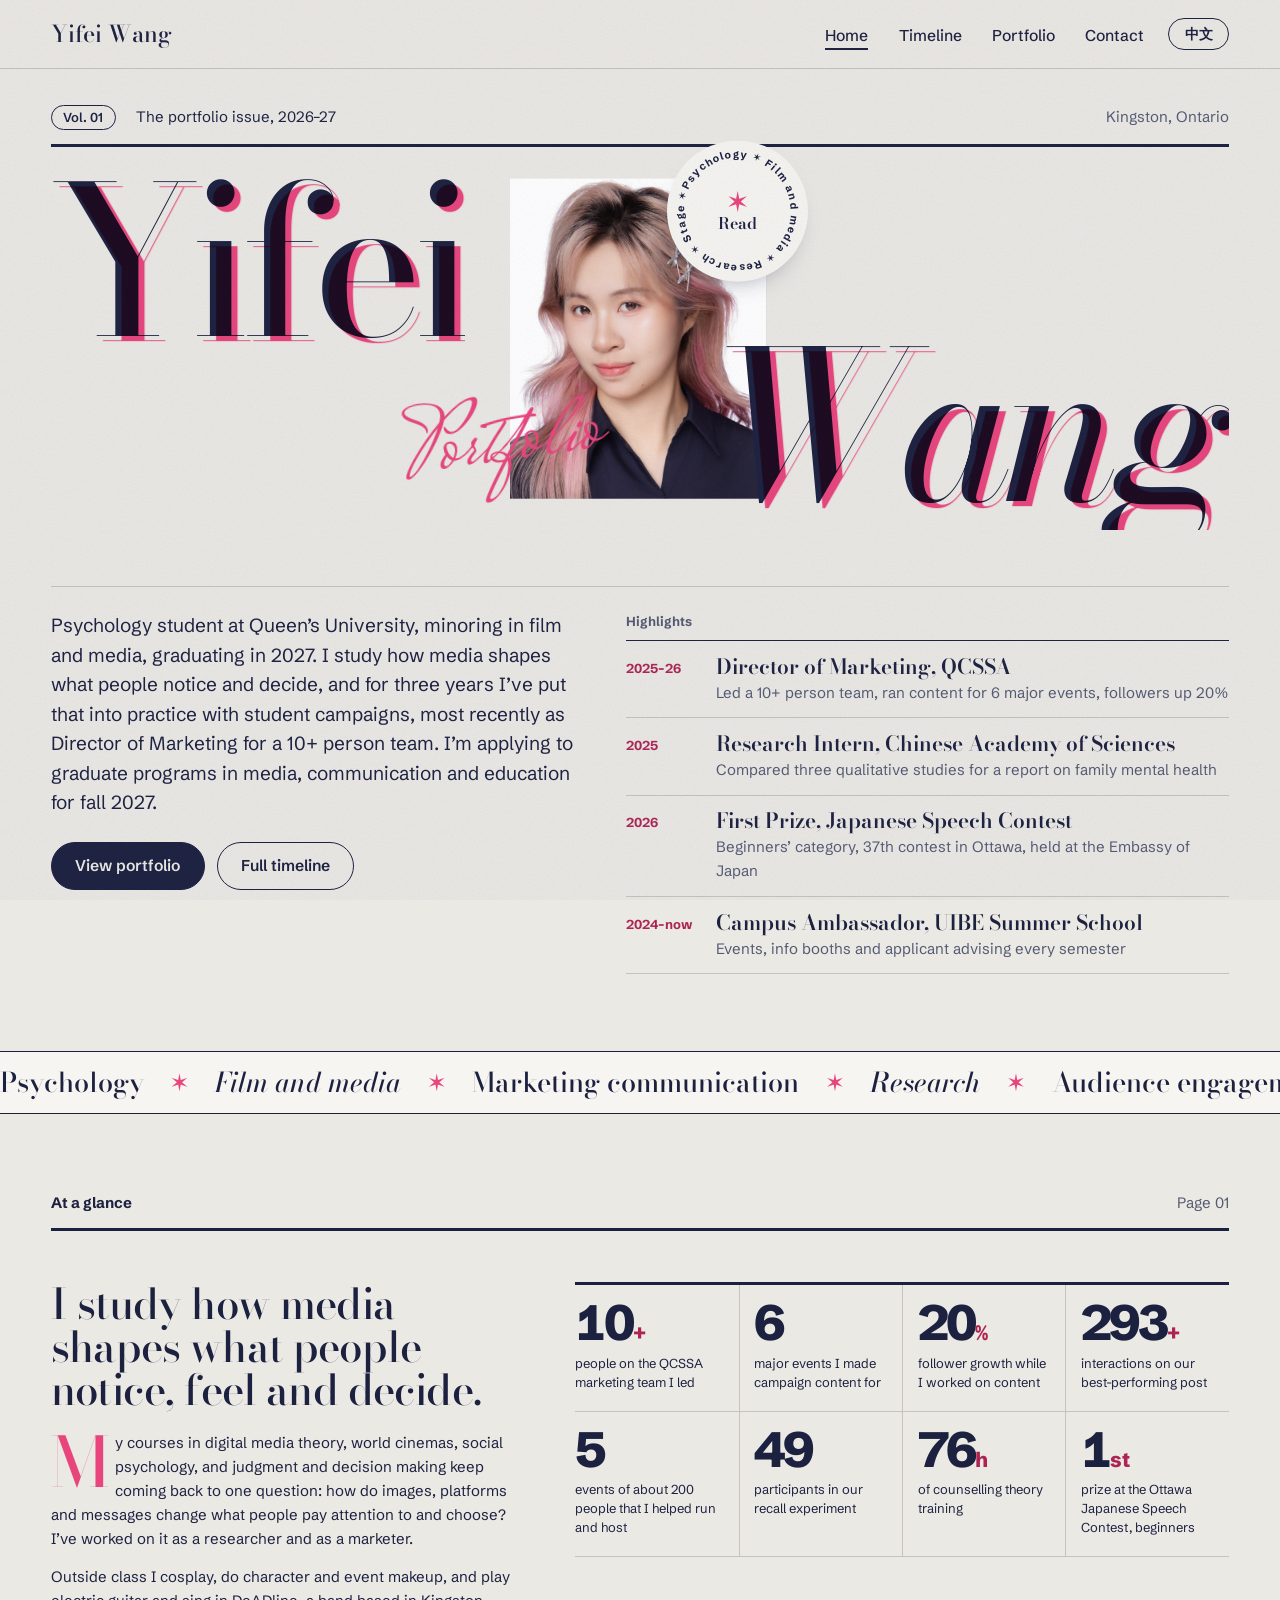
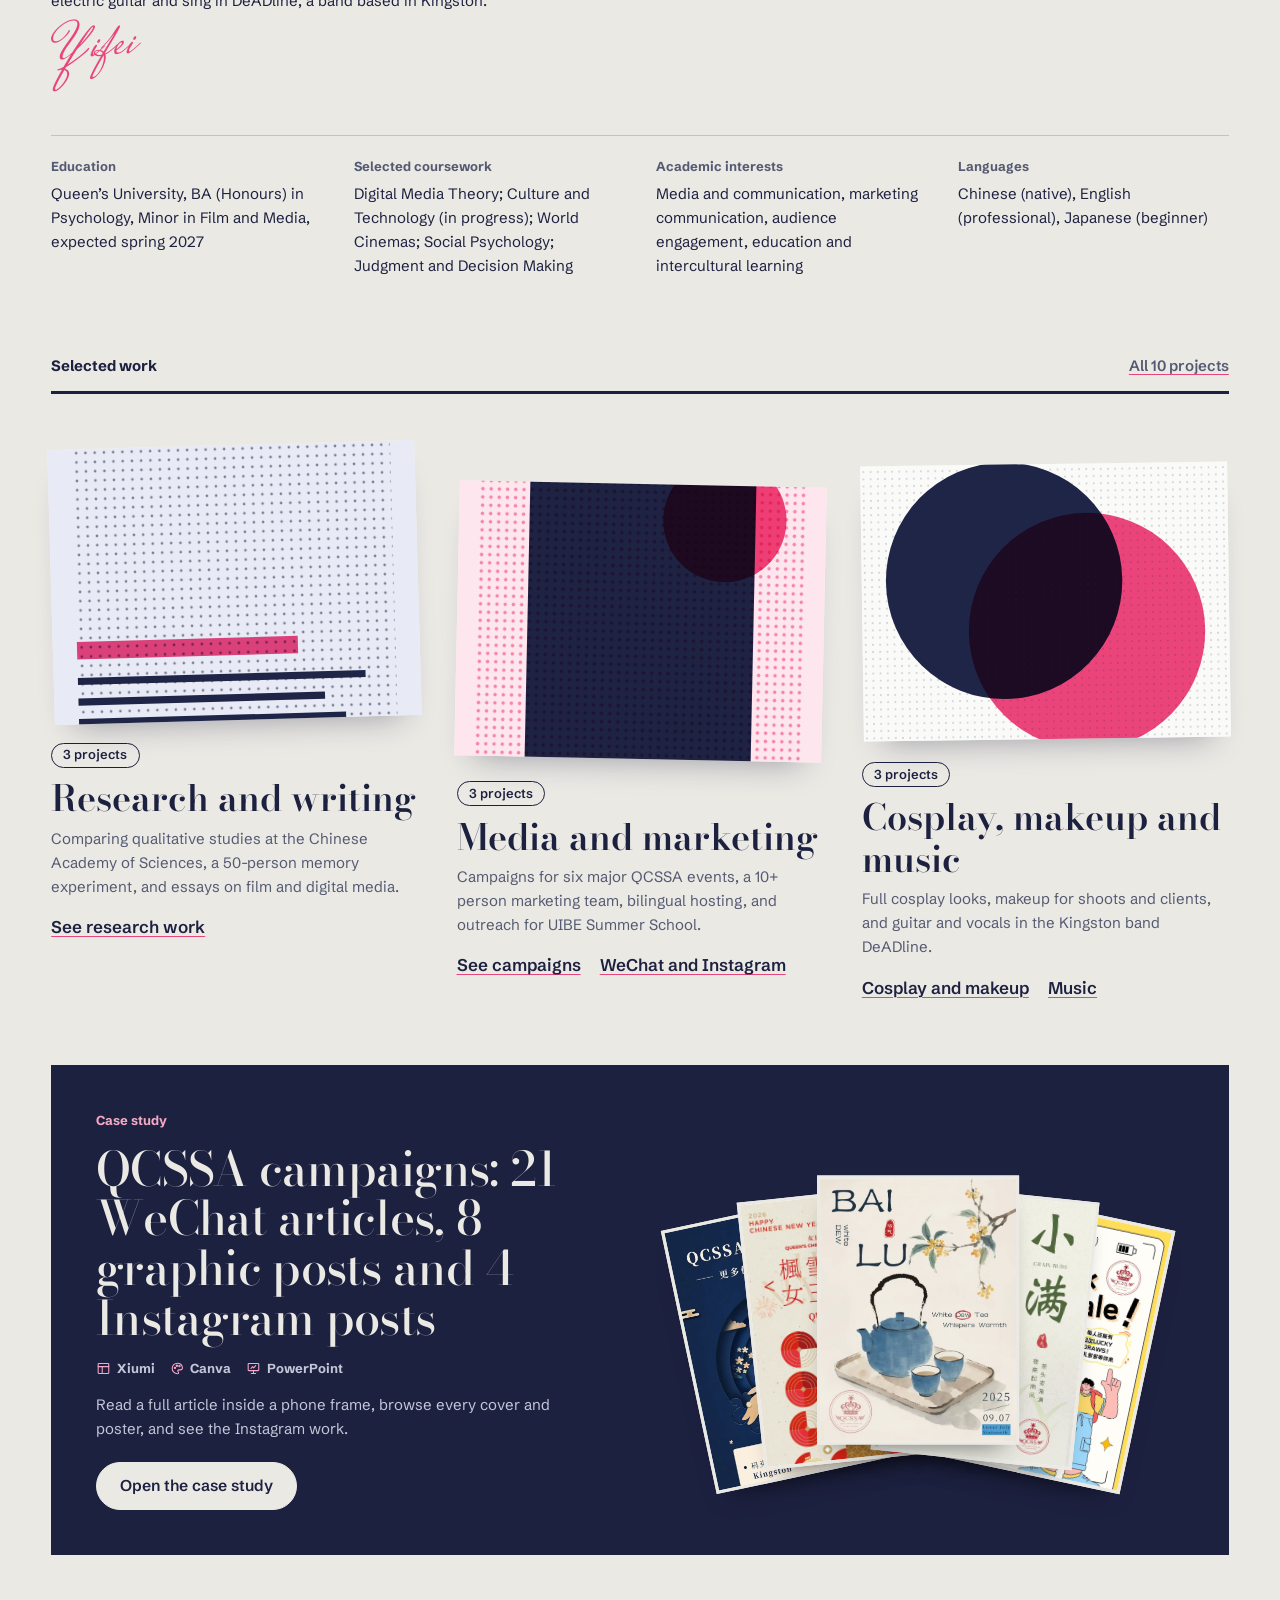
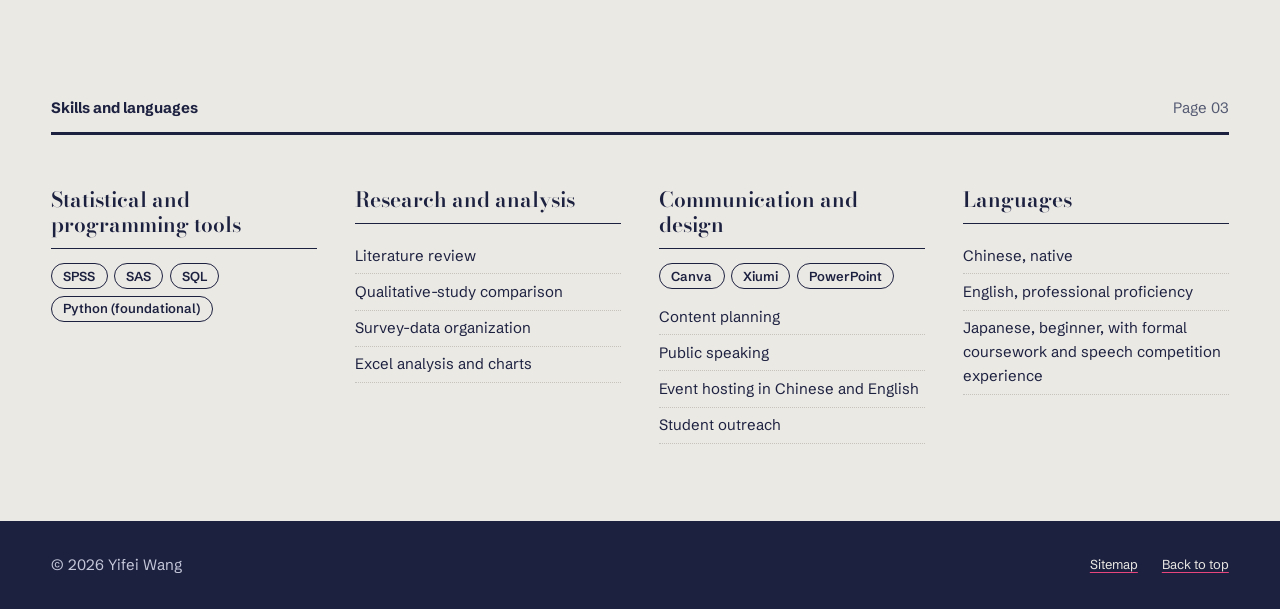
==== commit e06930be: "Add files via upload" ====
--- a/index.html
+++ b/index.html
@@ -1,7 +1,7 @@
 <!DOCTYPE html>
 <html lang="en" data-ui-lang="en" data-title-en="Yifei Wang | Portfolio" data-title-zh="王奕霏 Yifei Wang | 作品集">
 <head>
-  <!-- Yifei Wang personal site, v1.2 (2026-11-18) -->
+  <!-- Yifei Wang personal site, v1.5 (2026-11-18) -->
   <meta charset="utf-8">
   <meta name="viewport" content="width=device-width, initial-scale=1">
   <title>Yifei Wang | Portfolio</title>
@@ -35,9 +35,9 @@
   <link rel="sitemap" type="application/xml" href="sitemap.xml">
   <link rel="preload" href="assets/fonts/bodoni-moda-opsz.woff2" as="font" type="font/woff2" crossorigin>
   <link rel="preload" href="assets/fonts/schibsted-grotesk.woff2" as="font" type="font/woff2" crossorigin>
-  <link rel="stylesheet" href="css/style.css?v=1.2">
+  <link rel="stylesheet" href="css/style.css?v=1.5">
   <script>(function(){var l="en";try{var p=new URLSearchParams(location.search).get("lang");if(p==="zh"||p==="en"){l=p;localStorage.setItem("yw-lang",p);}else{var s=localStorage.getItem("yw-lang");if(s==="zh"||s==="en")l=s;}}catch(e){}var d=document.documentElement;d.setAttribute("data-ui-lang",l);if(l==="zh")d.lang="zh-Hans";})();</script>
-  <script type="application/ld+json">{"@context": "https://schema.org", "@type": "Person", "name": "Yifei Wang", "alternateName": "王奕霏", "url": "https://yifeiwang.cc/", "email": "mailto:yifei9430@gmail.com", "image": "https://yifeiwang.cc/assets/img/og-cover.png", "description": "Psychology student at Queen's University with a minor in film and media.", "affiliation": {"@type": "CollegeOrUniversity", "name": "Queen's University", "url": "https://www.queensu.ca/"}, "address": {"@type": "PostalAddress", "addressLocality": "Kingston", "addressRegion": "ON", "addressCountry": "CA"}, "knowsLanguage": ["zh", "en", "ja"], "knowsAbout": ["Psychology", "Film and media studies", "Marketing communication", "Audience engagement", "Media and communication", "Cosplay", "Makeup"], "sameAs": ["https://www.linkedin.com/in/yifei-wang-b6066928a/"], "award": "First Prize, Beginners' Category, 37th Japanese Speech Contest in Ottawa (2026)"}</script>
+  <script type="application/ld+json">{"@context": "https://schema.org", "@type": "Person", "name": "Yifei Wang", "alternateName": "王奕霏", "url": "https://yifeiwang.cc/", "email": "mailto:23sc16@queensu.ca", "image": "https://yifeiwang.cc/assets/img/og-cover.png", "description": "Psychology student at Queen's University with a minor in film and media.", "affiliation": {"@type": "CollegeOrUniversity", "name": "Queen's University", "url": "https://www.queensu.ca/"}, "address": {"@type": "PostalAddress", "addressLocality": "Kingston", "addressRegion": "ON", "addressCountry": "CA"}, "knowsLanguage": ["zh", "en", "ja"], "knowsAbout": ["Psychology", "Film and media studies", "Marketing communication", "Audience engagement", "Media and communication", "Cosplay", "Makeup"], "sameAs": ["https://www.linkedin.com/in/yifei-wang-b6066928a/"], "award": "First Prize, Beginners' Category, 37th Japanese Speech Contest in Ottawa (2026)"}</script>
 </head>
 <body>
   <a class="skip-link" href="#main"><span data-lang="en">Skip to content</span><span data-lang="zh">跳到正文</span></a>
@@ -67,10 +67,9 @@
             <a class="badge" href="#glance" aria-label="Skip to the overview">
               <svg viewBox="0 0 200 200" aria-hidden="true">
                 <defs><path id="badge-circle" d="M100,100 m-76,0 a76,76 0 1,1 152,0 a76,76 0 1,1 -152,0"/></defs>
-                <text data-lang="en"><textPath href="#badge-circle" textLength="474" lengthAdjust="spacing">Psychology ✶ Film and media ✶ Research ✶ Stage ✶</textPath></text>
-                <text data-lang="zh"><textPath href="#badge-circle" textLength="474" lengthAdjust="spacing">心理学 ✶ 电影与媒体 ✶ 研究 ✶ 舞台 ✶</textPath></text>
+                <text><textPath href="#badge-circle" textLength="474" lengthAdjust="spacing">Psychology ✶ Film and media ✶ Research ✶ Stage ✶</textPath></text>
               </svg>
-              <span class="badge__core"><i>✶</i><span data-lang="en">Read</span><span data-lang="zh">往下看</span></span>
+              <span class="badge__core" lang="en"><i>✶</i>Read</span>
             </a>
           </figure>
         </div>
@@ -84,7 +83,7 @@
           </div>
           <div class="hl">
             <h2 class="hl__head"><span data-lang="en">Highlights</span><span data-lang="zh">代表经历</span></h2>
-            <ul><li data-reveal style="--d:0.00s"><a href="portfolio.html#qcssa-campaigns" data-cursor data-cursor-en="Open" data-cursor-zh="打开"><span class="hl__year"><span data-lang="en">2025–26</span><span data-lang="zh">2025–26</span></span><span class="hl__role"><span data-lang="en">Director of Marketing, QCSSA</span><span data-lang="zh">QCSSA 市场部部长</span></span><span class="hl__detail"><span data-lang="en">Led a 10+ person team, ran content for 6 major events, followers up 20%</span><span data-lang="zh">带领 10 多人，负责 6 场大型活动的宣传，粉丝增长 20%</span></span></a></li><li data-reveal style="--d:0.07s"><a href="portfolio.html#family-mental-health" data-cursor data-cursor-en="Open" data-cursor-zh="打开"><span class="hl__year"><span data-lang="en">2025</span><span data-lang="zh">2025</span></span><span class="hl__role"><span data-lang="en">Research Intern, Chinese Academy of Sciences</span><span data-lang="zh">中国科学院心理研究所研究实习生</span></span><span class="hl__detail"><span data-lang="en">Compared three qualitative studies for a report on family mental health</span><span data-lang="zh">比较三项质性研究，整理成家庭心理健康报告</span></span></a></li><li data-reveal style="--d:0.14s"><a href="portfolio.html#speech-contest" data-cursor data-cursor-en="Open" data-cursor-zh="打开"><span class="hl__year"><span data-lang="en">2026</span><span data-lang="zh">2026</span></span><span class="hl__role"><span data-lang="en">First Prize, Japanese Speech Contest</span><span data-lang="zh">日语演讲比赛一等奖</span></span><span class="hl__detail"><span data-lang="en">Beginners’ category, 37th contest in Ottawa, held at the Embassy of Japan</span><span data-lang="zh">第 37 届渥太华比赛初级组，在日本大使馆举行</span></span></a></li><li data-reveal style="--d:0.21s"><a href="portfolio.html#uibe-outreach" data-cursor data-cursor-en="Open" data-cursor-zh="打开"><span class="hl__year"><span data-lang="en">2024–now</span><span data-lang="zh">2024 至今</span></span><span class="hl__role"><span data-lang="en">Campus Ambassador, UIBE Summer School</span><span data-lang="zh">UIBE 暑期学校校园大使</span></span><span class="hl__detail"><span data-lang="en">Events, info booths and applicant advising every semester</span><span data-lang="zh">每学期办活动、摆摊，解答申请问题</span></span></a></li></ul>
+            <ul><li data-reveal style="--d:0.00s"><a href="qcssa.html" data-cursor data-cursor-en="Open" data-cursor-zh="打开"><span class="hl__year"><span data-lang="en">2025–26</span><span data-lang="zh">2025–26</span></span><span class="hl__role"><span data-lang="en">Director of Marketing, QCSSA</span><span data-lang="zh">QCSSA 市场部部长</span></span><span class="hl__detail"><span data-lang="en">Led a 10+ person team, ran content for 6 major events, followers up 20%</span><span data-lang="zh">带领 10 多人，负责 6 场大型活动的宣传，粉丝增长 20%</span></span></a></li><li data-reveal style="--d:0.07s"><a href="portfolio.html#family-mental-health" data-cursor data-cursor-en="Open" data-cursor-zh="打开"><span class="hl__year"><span data-lang="en">2025</span><span data-lang="zh">2025</span></span><span class="hl__role"><span data-lang="en">Research Intern, Chinese Academy of Sciences</span><span data-lang="zh">中国科学院心理研究所研究实习生</span></span><span class="hl__detail"><span data-lang="en">Compared three qualitative studies for a report on family mental health</span><span data-lang="zh">比较三项质性研究，整理成家庭心理健康报告</span></span></a></li><li data-reveal style="--d:0.14s"><a href="portfolio.html#speech-contest" data-cursor data-cursor-en="Open" data-cursor-zh="打开"><span class="hl__year"><span data-lang="en">2026</span><span data-lang="zh">2026</span></span><span class="hl__role"><span data-lang="en">First Prize, Japanese Speech Contest</span><span data-lang="zh">日语演讲比赛一等奖</span></span><span class="hl__detail"><span data-lang="en">Beginners’ category, 37th contest in Ottawa, held at the Embassy of Japan</span><span data-lang="zh">第 37 届渥太华比赛初级组，在日本大使馆举行</span></span></a></li><li data-reveal style="--d:0.21s"><a href="portfolio.html#uibe-outreach" data-cursor data-cursor-en="Open" data-cursor-zh="打开"><span class="hl__year"><span data-lang="en">2024–now</span><span data-lang="zh">2024 至今</span></span><span class="hl__role"><span data-lang="en">Campus Ambassador, UIBE Summer School</span><span data-lang="zh">UIBE 暑期学校校园大使</span></span><span class="hl__detail"><span data-lang="en">Events, info booths and applicant advising every semester</span><span data-lang="zh">每学期办活动、摆摊，解答申请问题</span></span></a></li></ul>
           </div>
         </div>
       </div>
@@ -127,7 +126,7 @@
           <div class="practice__meta"><span class="pill"><span data-lang="en">3 projects</span><span data-lang="zh">3 个作品</span></span></div>
           <h3 class="h-m"><span data-lang="en">Media and marketing</span><span data-lang="zh">媒体与市场</span></h3>
           <p data-lang="en">Campaigns for six major QCSSA events, a 10+ person marketing team, bilingual hosting, and outreach for UIBE Summer School.</p><p data-lang="zh">为 QCSSA 六场大型活动做宣传，带 10 多人的市场部，中英双语主持，也为 UIBE 暑期学校做推广。</p>
-          <div class="links"><a href="portfolio.html?filter=media"><span data-lang="en">See campaigns</span><span data-lang="zh">查看宣传项目</span></a></div>
+          <div class="links"><a href="portfolio.html?filter=media"><span data-lang="en">See campaigns</span><span data-lang="zh">查看宣传项目</span></a><a href="qcssa.html"><span data-lang="en">WeChat and Instagram</span><span data-lang="zh">公众号与 Instagram</span></a></div>
         </article>
         <article class="practice" data-reveal style="--d:.2s">
           <a class="practice__media" href="portfolio.html?filter=cosplay" data-cursor data-cursor-en="View" data-cursor-zh="查看" tabindex="-1" aria-hidden="true"><img src="assets/img/portfolio/cosplay-01.jpg" alt="Yifei in cosplay" data-alt-zh="王奕霏的 cosplay 照片" loading="lazy" decoding="async" width="800" height="1000" data-parallax="0.04" onerror="this.onerror=null;this.src='assets/img/placeholders/cosplay.svg'"></a>
@@ -137,6 +136,17 @@
           <div class="links"><a href="portfolio.html?filter=cosplay"><span data-lang="en">Cosplay and makeup</span><span data-lang="zh">Cosplay 与化妆</span></a><a href="portfolio.html?filter=music"><span data-lang="en">Music</span><span data-lang="zh">音乐</span></a></div>
         </article>
       </div>
+      
+      <a class="case-banner" href="qcssa.html" data-reveal data-cursor data-cursor-en="Open" data-cursor-zh="打开">
+        <span class="case-banner__text">
+          <span class="case-banner__kicker"><span data-lang="en">Case study</span><span data-lang="zh">案例</span></span>
+          <span class="case-banner__title"><span data-lang="en">QCSSA campaigns: 21 WeChat articles, 8 graphic posts and 4 Instagram posts</span><span data-lang="zh">QCSSA 宣传作品：21 篇公众号推送、8 张图文海报、4 条 Instagram</span></span>
+          <span class="case-banner__meta"><svg class="ico" viewBox="0 0 24 24" aria-hidden="true"><rect x="3.5" y="4" width="17" height="16" rx="1"/><path d="M3.5 9h17M10 9v11"/></svg>Xiumi<svg class="ico" viewBox="0 0 24 24" aria-hidden="true"><path d="M12 3.5a8.5 8.5 0 1 0 0 17c1.2 0 1.8-.8 1.8-1.7 0-1.4-1.3-1.7-1.3-2.9 0-1 .8-1.6 1.8-1.6h2.1a3.6 3.6 0 0 0 3.6-3.6c0-4-3.6-7.2-8-7.2Z"/><circle cx="8" cy="11" r="1.1"/><circle cx="11" cy="7.5" r="1.1"/><circle cx="15.2" cy="8.2" r="1.1"/></svg>Canva<svg class="ico" viewBox="0 0 24 24" aria-hidden="true"><rect x="3.5" y="4" width="17" height="11.5" rx="1"/><path d="M12 15.5V20M8.5 20h7M8 12l2.5-3 2 2 3-3.5"/></svg>PowerPoint</span>
+          <span class="case-banner__desc"><span data-lang="en">Read a full article inside a phone frame, browse every cover and poster, and see the Instagram work.</span><span data-lang="zh">可以在手机框里翻完整推送，浏览所有头图和海报，也能看到 Instagram 作品。</span></span>
+          <span class="btn"><span data-lang="en">Open the case study</span><span data-lang="zh">进入案例页</span></span>
+        </span>
+        <span class="fan" aria-hidden="true"><span class="fan__card" style="--i:0;--a:2"><img src="assets/img/qcssa/mid-autumn-cruise.jpg" alt="Mid-Autumn cruise" data-alt-zh="中秋游轮" loading="lazy" decoding="async" onerror="this.onerror=null;this.src='assets/img/qcssa/mid-autumn-cruise.svg'"></span><span class="fan__card" style="--i:1;--a:1"><img src="assets/img/qcssa/cny-fair-horse.jpg" alt="Year of the Horse" data-alt-zh="马年新春" loading="lazy" decoding="async" onerror="this.onerror=null;this.src='assets/img/qcssa/cny-fair-horse.svg'"></span><span class="fan__card" style="--i:2;--a:0"><img src="assets/img/qcssa/ig-bailu.jpg" alt="White Dew on Instagram" data-alt-zh="白露 Instagram" loading="lazy" decoding="async" onerror="this.onerror=null;this.src='assets/img/qcssa/ig-bailu.svg'"></span><span class="fan__card" style="--i:3;--a:1"><img src="assets/img/qcssa/post-xiaoman.jpg" alt="Grain Buds poster" data-alt-zh="小满海报" loading="lazy" decoding="async" onerror="this.onerror=null;this.src='assets/img/qcssa/post-xiaoman.svg'"></span><span class="fan__card" style="--i:4;--a:2"><img src="assets/img/qcssa/post-sidewalk-b.jpg" alt="Sidewalk Sale poster" data-alt-zh="Sidewalk Sale 海报" loading="lazy" decoding="async" onerror="this.onerror=null;this.src='assets/img/qcssa/post-sidewalk-b.svg'"></span></span>
+      </a>
     </section>
 
     <section class="spread wrap skills-spread" aria-labelledby="toolkit-title">
@@ -180,14 +190,13 @@
 
   <footer class="site-footer">
     <div class="wrap footer__inner">
-      <a class="footer__mail" href="mailto:yifei9430@gmail.com">yifei9430@gmail.com</a>
+      <p class="footer__copy">&copy; <span data-year-now>2026</span> Yifei Wang</p>
       <div class="footer__meta">
-        <p>&copy; <span data-year-now>2026</span> Yifei Wang</p>
         <a href="sitemap.xml"><span data-lang="en">Sitemap</span><span data-lang="zh">网站地图</span></a>
         <a href="#main"><span data-lang="en">Back to top</span><span data-lang="zh">回到顶部</span></a>
       </div>
     </div>
   </footer>
-  <script src="js/main.js?v=1.2" defer></script>
+  <script src="js/main.js?v=1.5" defer></script>
 </body>
 </html>
--- a/css/style.css
+++ b/css/style.css
@@ -1,6 +1,6 @@
 /* ==========================================================================
    Yifei Wang — personal site
-   Version: v1.2 (2026-11-18)
+   Version: v1.5 (2026-11-18)
    Concept: a printed portfolio magazine on newsprint-grey paper.
    Bodoni for cover lines, a heavy grotesk for numbers and statements,
    a pink hand-written script for annotations.
@@ -756,3 +756,216 @@
   .editor-note { align-items: flex-start; }
 }
 html[data-ui-lang="zh"] .missing__title { font-size: clamp(2rem, 1.2rem + 2.4vw, 3.4rem); }
+
+
+/* ==========================================================================
+   v1.3: footer, contact rows without labels
+   ========================================================================== */
+.footer__copy { font-size: var(--t-s); color: #c4c7d8; }
+.cline__main { padding-block: 1.15rem; }
+.cline__value { font-size: clamp(1.05rem, .95rem + .45vw, 1.3rem); }
+
+/* ==========================================================================
+   v1.4: badge hit area, smooth in-page scrolling
+   ========================================================================== */
+@media (prefers-reduced-motion: no-preference) { html { scroll-behavior: smooth; } }
+.badge { overflow: hidden; cursor: pointer; transition: background-color .25s, color .25s, scale .35s var(--ease); }
+.badge:hover { scale: 1.06; }
+.badge svg, .badge__core { pointer-events: none; }
+.cover__title, .missing__code { pointer-events: none; }   /* the big type no longer sits on top of the badge's click area */
+
+/* ==========================================================================
+   v1.4: case-study entry banner (Home and Portfolio)
+   ========================================================================== */
+.case-banner {
+  display: grid; grid-template-columns: minmax(0, 1fr) minmax(0, 1.05fr); gap: clamp(1.5rem, 4vw, 4rem); align-items: center;
+  margin-top: clamp(2.5rem, 5vw, 4rem); padding: clamp(1.5rem, 3.5vw, 3rem); text-decoration: none; color: var(--paper);
+  background: var(--ink); position: relative; overflow: hidden; transition: transform .5s var(--ease);
+}
+.case-banner:hover { color: var(--paper); transform: translateY(-4px); }
+.case-banner__text { display: grid; gap: .9rem; justify-items: start; position: relative; z-index: 1; }
+.case-banner__kicker { font-size: var(--t-xs); font-weight: 700; color: #f7a9c4; }
+.case-banner__title { font-family: var(--serif); font-weight: 500; font-size: clamp(1.8rem, 1.2rem + 2.2vw, 3.2rem); line-height: 1.05; letter-spacing: -.015em; font-variation-settings: "opsz" 48; }
+html[data-ui-lang="zh"] .case-banner__title { font-weight: 700; line-height: 1.3; letter-spacing: .02em; }
+.case-banner__desc { color: #c4c7d8; max-width: 30rem; font-size: var(--t-s); }
+.case-banner .btn { background: var(--paper); color: var(--ink); border-color: var(--paper); margin-top: .4rem; }
+.case-banner:hover .btn { background: var(--pink); border-color: var(--pink); color: #fff; }
+.fan { position: relative; height: clamp(14rem, 22vw, 19rem); }
+.fan__card {
+  position: absolute; top: 50%; left: 50%; width: 38%; aspect-ratio: 3 / 4; overflow: hidden; background: var(--paper-hi);
+  box-shadow: 0 1rem 1.6rem -1rem rgba(0, 0, 0, .6); border: 3px solid var(--paper);
+  transform: translate(-50%, -50%) translateX(calc((var(--i) - 2) * 34%)) rotate(calc((var(--i) - 2) * 6deg)) translateY(calc(var(--a) * 6%));
+  transition: transform .6s var(--ease);
+}
+.fan__card:nth-child(3) { z-index: 3; } .fan__card:nth-child(2), .fan__card:nth-child(4) { z-index: 2; }
+.fan__card img { width: 100%; height: 100%; object-fit: cover; object-position: top; }
+.case-banner:hover .fan__card { transform: translate(-50%, -50%) translateX(calc((var(--i) - 2) * 44%)) rotate(calc((var(--i) - 2) * 9deg)) translateY(calc(var(--a) * 9%)); }
+.works .case-banner, .wrap > .case-banner { margin-bottom: clamp(2.5rem, 5vw, 4rem); }
+@media (max-width: 860px) {
+  .case-banner { grid-template-columns: 1fr; }
+  .fan { order: -1; height: 13rem; }
+  .fan__card { width: 30%; }
+}
+
+/* ==========================================================================
+   v1.5: QCSSA case study (qcssa.html)
+   ========================================================================== */
+.ico { width: 1.15em; height: 1.15em; fill: none; stroke: currentColor; stroke-width: 1.7; stroke-linecap: round; stroke-linejoin: round; vertical-align: -.2em; flex: none; }
+.case .spread__head h2 { display: inline-flex; align-items: center; gap: .5rem; }
+.case .spread__head h2 .ico { color: var(--pink); }
+
+.back-link { padding-top: clamp(1.25rem, 3vw, 2rem); margin-bottom: -.5rem; }
+.back-link a { display: inline-flex; align-items: center; gap: .5rem; font-weight: 700; text-decoration: none; padding: .35rem .9rem .35rem .7rem; border: 1.5px solid var(--ink); border-radius: 999px; transition: background-color .2s, color .2s; }
+.back-link a::before { content: ""; width: .5rem; height: .5rem; border-left: 2px solid currentColor; border-bottom: 2px solid currentColor; transform: rotate(45deg); }
+.back-link a:hover { background: var(--ink); color: var(--paper); }
+.back-link--bottom { padding-block: clamp(3rem, 6vw, 4.5rem); margin: 0; }
+
+.case-facts { display: grid; grid-template-columns: repeat(3, minmax(0, .7fr)) repeat(2, minmax(0, 1.2fr)); gap: 1rem 2rem; padding-block: 1.1rem; border-top: 1px solid var(--ink); border-bottom: 1px solid var(--rule); }
+.case-facts dt { display: flex; align-items: center; gap: .4rem; font-size: var(--t-xs); font-weight: 700; color: var(--ink-soft); }
+.case-facts dt .ico { color: var(--pink-deep); }
+.case-facts dd { margin-top: .25rem; font-size: var(--t-s); font-weight: 600; }
+.case-facts dd.big { font-family: var(--sans); font-weight: 800; font-size: 2.2rem; line-height: 1; letter-spacing: -.04em; }
+
+.follow { display: flex; flex-wrap: wrap; align-items: center; gap: .5rem 1rem; margin-top: 1.1rem; font-size: var(--t-s); }
+.follow__label { font-size: var(--t-xs); font-weight: 700; color: var(--ink-soft); margin-right: .25rem; }
+.follow__item { display: inline-flex; align-items: center; gap: .4rem; padding: .3rem .85rem; border-radius: 999px; border: 1.5px solid var(--ink); background: var(--paper-hi); font-weight: 600; text-decoration: none; }
+a.follow__item:hover { background: var(--ink); color: var(--paper); }
+span.follow__item { border-style: dashed; }
+
+.case-nav { display: flex; flex-wrap: wrap; gap: .5rem; margin-top: 1rem; }
+.case-nav a { padding: .35rem 1rem; border-radius: 999px; background: transparent; border: 1px solid var(--rule); font-size: var(--t-s); font-weight: 600; text-decoration: none; transition: border-color .2s, background-color .2s; }
+.case-nav a:hover { border-color: var(--ink); background: var(--paper-hi); color: var(--ink); }
+.feature, .pair, .archive, .posts-wrap, .ig { padding-top: clamp(3.5rem, 7vw, 6rem); scroll-margin-top: calc(var(--header-h) + 1rem); }
+
+/* themed stages behind the featured artwork */
+.stage { position: relative; isolation: isolate; overflow: hidden; display: grid; place-items: center; padding: clamp(1.75rem, 4vw, 3.25rem); }
+.stage::before, .stage::after { content: ""; position: absolute; z-index: -1; pointer-events: none; }
+.stage--moon { background: #16224a; }
+.stage--moon::before { width: 70%; aspect-ratio: 1; right: -18%; top: -14%; border-radius: 50%; background: radial-gradient(circle at 40% 40%, #fbe6a6, #e5bd62 55%, #c99a3d 100%); opacity: .9; box-shadow: 0 0 6rem 1rem rgba(251, 230, 166, .25); }
+.stage--moon::after { inset: 0; background-image: radial-gradient(rgba(251, 230, 166, .5) 1.2px, transparent 1.4px); background-size: 22px 22px; mask-image: linear-gradient(to top, #000, transparent 70%); -webkit-mask-image: linear-gradient(to top, #000, transparent 70%); }
+.stage--red { background: #b3242d; }
+.stage--red::before { inset: 0; background:
+  repeating-radial-gradient(circle at 0% 100%, rgba(255, 233, 205, .28) 0 2px, transparent 2px 26px),
+  repeating-radial-gradient(circle at 100% 0%, rgba(255, 233, 205, .2) 0 2px, transparent 2px 26px); }
+.stage--ink { background: #e8ece4; }
+.stage--ink::before { inset: -10%; background:
+  radial-gradient(ellipse 45% 35% at 28% 72%, rgba(64, 96, 128, .28), transparent 70%),
+  radial-gradient(ellipse 30% 25% at 78% 22%, rgba(214, 160, 52, .25), transparent 70%); filter: blur(6px); }
+.stage--ink::after { content: "白露"; right: 1.1rem; bottom: 1.1rem; z-index: 0; writing-mode: vertical-rl; padding: .45rem .3rem; border-radius: .25rem; background: #b3242d; color: #fff; font-family: var(--cjk-serif); font-weight: 700; font-size: .95rem; letter-spacing: .2em; }
+
+/* phone */
+.feature__grid { display: grid; grid-template-columns: minmax(0, .9fr) minmax(0, 1fr); gap: clamp(2rem, 5vw, 5rem); align-items: start; }
+.phone {
+  position: relative; width: clamp(16rem, 22vw, 20rem); aspect-ratio: 9 / 19; padding: .7rem;
+  border-radius: 2.6rem; background: #0d1430; box-shadow: 1rem 1rem 0 #e5bd62, 0 2rem 3rem -1.5rem rgba(0, 0, 0, .6);
+}
+.phone__bar { position: absolute; z-index: 2; top: 1.1rem; left: 50%; transform: translateX(-50%); width: 34%; height: 1.2rem; border-radius: 1rem; background: #0d1430; }
+.phone__screen { height: 100%; border-radius: 2rem; overflow-y: auto; overflow-x: hidden; background: #1c2a52; overscroll-behavior: contain; scrollbar-width: thin; scroll-behavior: smooth; }
+.phone__screen img { display: block; width: 100%; height: auto; }
+.feature__title { font-family: var(--serif); font-weight: 500; font-size: clamp(2.2rem, 1.4rem + 3vw, 4.25rem); line-height: 1.02; letter-spacing: -.02em; font-variation-settings: "opsz" 48; }
+html[data-ui-lang="zh"] .feature__title { font-family: var(--cjk-serif); font-weight: 700; letter-spacing: .03em; line-height: 1.25; }
+.feature__orig { margin-top: .6rem; color: var(--ink-soft); font-size: var(--t-s); }
+.feature__desc { margin-top: 1.1rem; max-width: 34rem; }
+.feature__label { margin-top: 1.6rem; font-size: var(--t-xs); font-weight: 700; color: var(--ink-soft); }
+.parts { margin-top: .6rem; border-top: 1.5px solid var(--ink); max-width: 30rem; }
+.parts button { width: 100%; display: grid; grid-template-columns: 2.5rem 1fr; align-items: baseline; text-align: left; padding: .55rem 0; background: none; border: 0; border-bottom: 1px solid var(--rule); cursor: pointer; font-size: var(--t-s); transition: padding-left .3s var(--ease), color .2s; }
+.parts button span { font-weight: 800; color: var(--pink-deep); font-variant-numeric: tabular-nums; }
+.parts button:hover, .parts button.is-current { padding-left: .5rem; color: var(--pink-deep); }
+.design-notes { margin-top: 1.4rem; max-width: 34rem; display: grid; gap: .5rem; }
+.design-notes li { position: relative; padding-left: 1.4rem; font-size: var(--t-s); }
+.design-notes li::before { content: "✶"; position: absolute; left: 0; top: 0; color: var(--pink); }
+.feature__copy .btn-row { margin-top: 1.75rem; }
+
+/* framed prints with tilt */
+.print { display: block; width: min(80%, 22rem); background: #fff; padding: .7rem .7rem 1.9rem; box-shadow: 0 1.6rem 2.4rem -1.2rem rgba(0, 0, 0, .55); }
+.print img { width: 100%; height: auto; }
+[data-tilt] { position: relative; transform: perspective(900px) rotateX(var(--rx, 0deg)) rotateY(var(--ry, 0deg)) scale(var(--ts, 1)); transition: transform .6s var(--ease), box-shadow .4s; will-change: transform; }
+[data-tilt].is-tilting { transition: transform .1s linear, box-shadow .4s; }
+[data-tilt]::after { content: ""; position: absolute; inset: 0; pointer-events: none; opacity: 0; transition: opacity .35s; background: radial-gradient(circle at var(--gx, 50%) var(--gy, 30%), rgba(255, 255, 255, .55), transparent 55%); mix-blend-mode: soft-light; }
+[data-tilt].is-tilting::after { opacity: 1; }
+
+/* pair: Horse + White Dew */
+.pair__grid { display: grid; grid-template-columns: repeat(2, minmax(0, 1fr)); gap: clamp(2rem, 4vw, 3.5rem); }
+.pair__item .stage { min-height: clamp(24rem, 40vw, 36rem); }
+.platform { display: flex; flex-wrap: wrap; align-items: center; gap: .4rem; margin-top: 1.2rem; font-size: var(--t-xs); font-weight: 700; color: var(--pink-deep); }
+.platform span { display: inline-flex; align-items: center; gap: .35rem; margin-left: .9rem; color: var(--ink-soft); font-weight: 600; }
+.pair__title { margin-top: .4rem; font-family: var(--serif); font-weight: 600; font-size: clamp(1.6rem, 1.2rem + 1.2vw, 2.3rem); line-height: 1.1; font-variation-settings: "opsz" 36; }
+html[data-ui-lang="zh"] .pair__title { font-family: var(--cjk-serif); font-weight: 700; }
+.pair__desc { margin-top: .6rem; max-width: 34rem; color: var(--ink-soft); }
+.pair__link { margin-top: 1rem; font-weight: 700; }
+
+/* archive: covers pop out of the frame on hover */
+.articles { display: grid; grid-template-columns: repeat(5, minmax(0, 1fr)); gap: clamp(1.75rem, 3vw, 2.5rem) clamp(1rem, 1.8vw, 1.5rem); margin-top: 1.5rem; }
+.art { position: relative; }
+.art[hidden] { display: none; }
+.art:hover { z-index: 3; }
+.art > a, .art > div { position: relative; display: flex; flex-direction: column; height: 100%; text-decoration: none; color: inherit; }
+.art__cover { position: relative; display: block; overflow: hidden; background: var(--paper-hi); aspect-ratio: 3 / 4; box-shadow: 0 .9rem 1.4rem -1rem rgba(29, 33, 64, .5); transform-origin: 50% 70%; transition: transform .45s var(--ease), box-shadow .45s var(--ease); }
+.art__cover img { width: 100%; height: 100%; object-fit: cover; object-position: top; }
+.art > a:hover .art__cover, .art > a:focus-visible .art__cover { transform: scale(1.1) translateY(-6px); box-shadow: 0 1.8rem 2.6rem -1rem rgba(29, 33, 64, .6); }
+.art__flag { position: absolute; z-index: 4; left: .55rem; top: .55rem; padding: .15rem .6rem; border-radius: 999px; background: var(--ink); color: var(--paper); font-size: .72rem; font-weight: 700; }
+.art__tag { margin-top: .9rem; font-size: var(--t-xs); font-weight: 600; color: var(--pink-deep); }
+.art__title { margin-top: .3rem; font-size: var(--t-s); font-weight: 600; line-height: 1.4; }
+html[data-ui-lang="zh"] .art__title { font-family: var(--cjk-serif); font-weight: 700; }
+.art__go { margin-top: auto; padding-top: .7rem; font-size: var(--t-xs); font-weight: 700; text-decoration: underline; text-decoration-color: var(--pink); text-underline-offset: .2em; }
+.art__go--muted { text-decoration: none; color: var(--ink-soft); font-weight: 500; }
+
+/* graphic posts: a pinboard */
+.board { padding: clamp(1.75rem, 4vw, 3rem); background-color: var(--paper-hi); background-image: radial-gradient(rgba(29, 33, 64, .18) 1px, transparent 1.2px); background-size: 18px 18px; border: 1px solid var(--rule); }
+.posts { columns: 4 13rem; column-gap: clamp(1.25rem, 2.6vw, 2.25rem); }
+.post { break-inside: avoid; margin-bottom: clamp(1.75rem, 3vw, 2.5rem); padding-top: .8rem; }
+.post a { display: block; text-decoration: none; color: inherit; }
+.post__img { display: block; background: #fff; padding: .5rem; rotate: var(--r); box-shadow: 0 1rem 1.6rem -1rem rgba(29, 33, 64, .55); transition: rotate .5s var(--ease), transform .6s var(--ease), box-shadow .4s; }
+.post__img::before { content: ""; position: absolute; z-index: 2; top: -.75rem; left: 50%; width: 4.5rem; height: 1.4rem; transform: translateX(-50%) rotate(-4deg); background: rgba(232, 69, 124, .32); }
+.post a:hover .post__img { rotate: 0deg; box-shadow: 0 1.6rem 2.4rem -1rem rgba(29, 33, 64, .6); }
+.post__img img { width: 100%; height: auto; }
+.post__tag { display: block; margin-top: .9rem; font-size: var(--t-xs); font-weight: 600; color: var(--pink-deep); }
+.post__title { display: block; margin-top: .2rem; font-family: var(--serif); font-weight: 600; font-size: var(--t-l); line-height: 1.2; font-variation-settings: "opsz" 28; }
+html[data-ui-lang="zh"] .post__title { font-family: var(--cjk-serif); font-weight: 700; }
+.post__detail { display: block; margin-top: .3rem; font-size: var(--t-xs); color: var(--ink-soft); line-height: 1.5; }
+
+/* more Instagram */
+.igposts { display: grid; grid-template-columns: repeat(3, minmax(0, 1fr)); gap: clamp(1.5rem, 3vw, 2.5rem); align-items: start; }
+.igposts a { display: flex; flex-direction: column; text-decoration: none; color: inherit; }
+.igpost__img { display: block; background: #fff; padding: .55rem; box-shadow: .6rem .6rem 0 var(--ink); }
+.igpost__img img { width: 100%; aspect-ratio: 4 / 5; object-fit: cover; object-position: top; background: #111; }
+.igpost__title { margin-top: 1rem; font-family: var(--serif); font-weight: 600; font-size: var(--t-l); line-height: 1.2; font-variation-settings: "opsz" 28; }
+html[data-ui-lang="zh"] .igpost__title { font-family: var(--cjk-serif); font-weight: 700; }
+.igpost__detail { margin-top: .3rem; font-size: var(--t-s); color: var(--ink-soft); }
+
+@media (max-width: 1200px) { .articles { grid-template-columns: repeat(4, minmax(0, 1fr)); } }
+@media (max-width: 960px) {
+  .articles { grid-template-columns: repeat(3, minmax(0, 1fr)); }
+  .case-facts { grid-template-columns: repeat(3, minmax(0, 1fr)); }
+  .case-facts div:nth-child(n+4) { grid-column: span 3; }
+  .feature__grid, .pair__grid { grid-template-columns: 1fr; }
+  .feature__copy { width: 100%; }
+  .phone { width: min(76vw, 19rem); }
+}
+@media (max-width: 700px) {
+  .articles, .igposts, .posts {
+    display: flex; overflow-x: auto; gap: 1rem; scroll-snap-type: x mandatory; columns: auto;
+    margin-inline: calc(-1 * var(--gutter)); padding: 1rem var(--gutter) 1.5rem; scroll-padding-inline: var(--gutter);
+  }
+  .art { flex: 0 0 62vw; scroll-snap-align: start; }
+  .igposts li, .post { flex: 0 0 66vw; scroll-snap-align: start; margin-bottom: 0; }
+  .board { padding: .5rem 0; margin-inline: calc(-1 * var(--gutter)); border-inline: 0; }
+  .board .posts { margin-inline: 0; }
+  .art > a:hover .art__cover { transform: none; }
+}
+@media (max-width: 800px) {
+  .page-head__title .script { position: static; display: block; margin-top: .25em; font-size: .42em; transform: rotate(-4deg); transform-origin: left; }
+}
+.archive .filters, .ig .filters { border-top: 0; padding-top: 0; }
+.case-banner__meta { display: inline-flex; flex-wrap: wrap; align-items: center; gap: .35rem; font-size: var(--t-xs); font-weight: 700; color: #c4c7d8; }
+.case-banner__meta .ico { color: #f7a9c4; margin-left: .6rem; }
+.case-banner__meta .ico:first-child { margin-left: 0; }
+/* paired stages: same size, artwork centred */
+.pair__item .stage { min-height: 0; aspect-ratio: 5 / 6; }
+.pair__item .print { width: 60%; }
+.stage--ink { background: #dfe6dd; }
+.stage--ink::before { background:
+  radial-gradient(ellipse 50% 38% at 26% 74%, rgba(58, 92, 126, .34), transparent 70%),
+  radial-gradient(ellipse 34% 28% at 80% 20%, rgba(214, 160, 52, .32), transparent 70%); }
+.stage--red::before { opacity: .7; }
+@media (max-width: 960px) { .pair__item .stage { aspect-ratio: 4 / 5; } .pair__item .print { width: 66%; } }
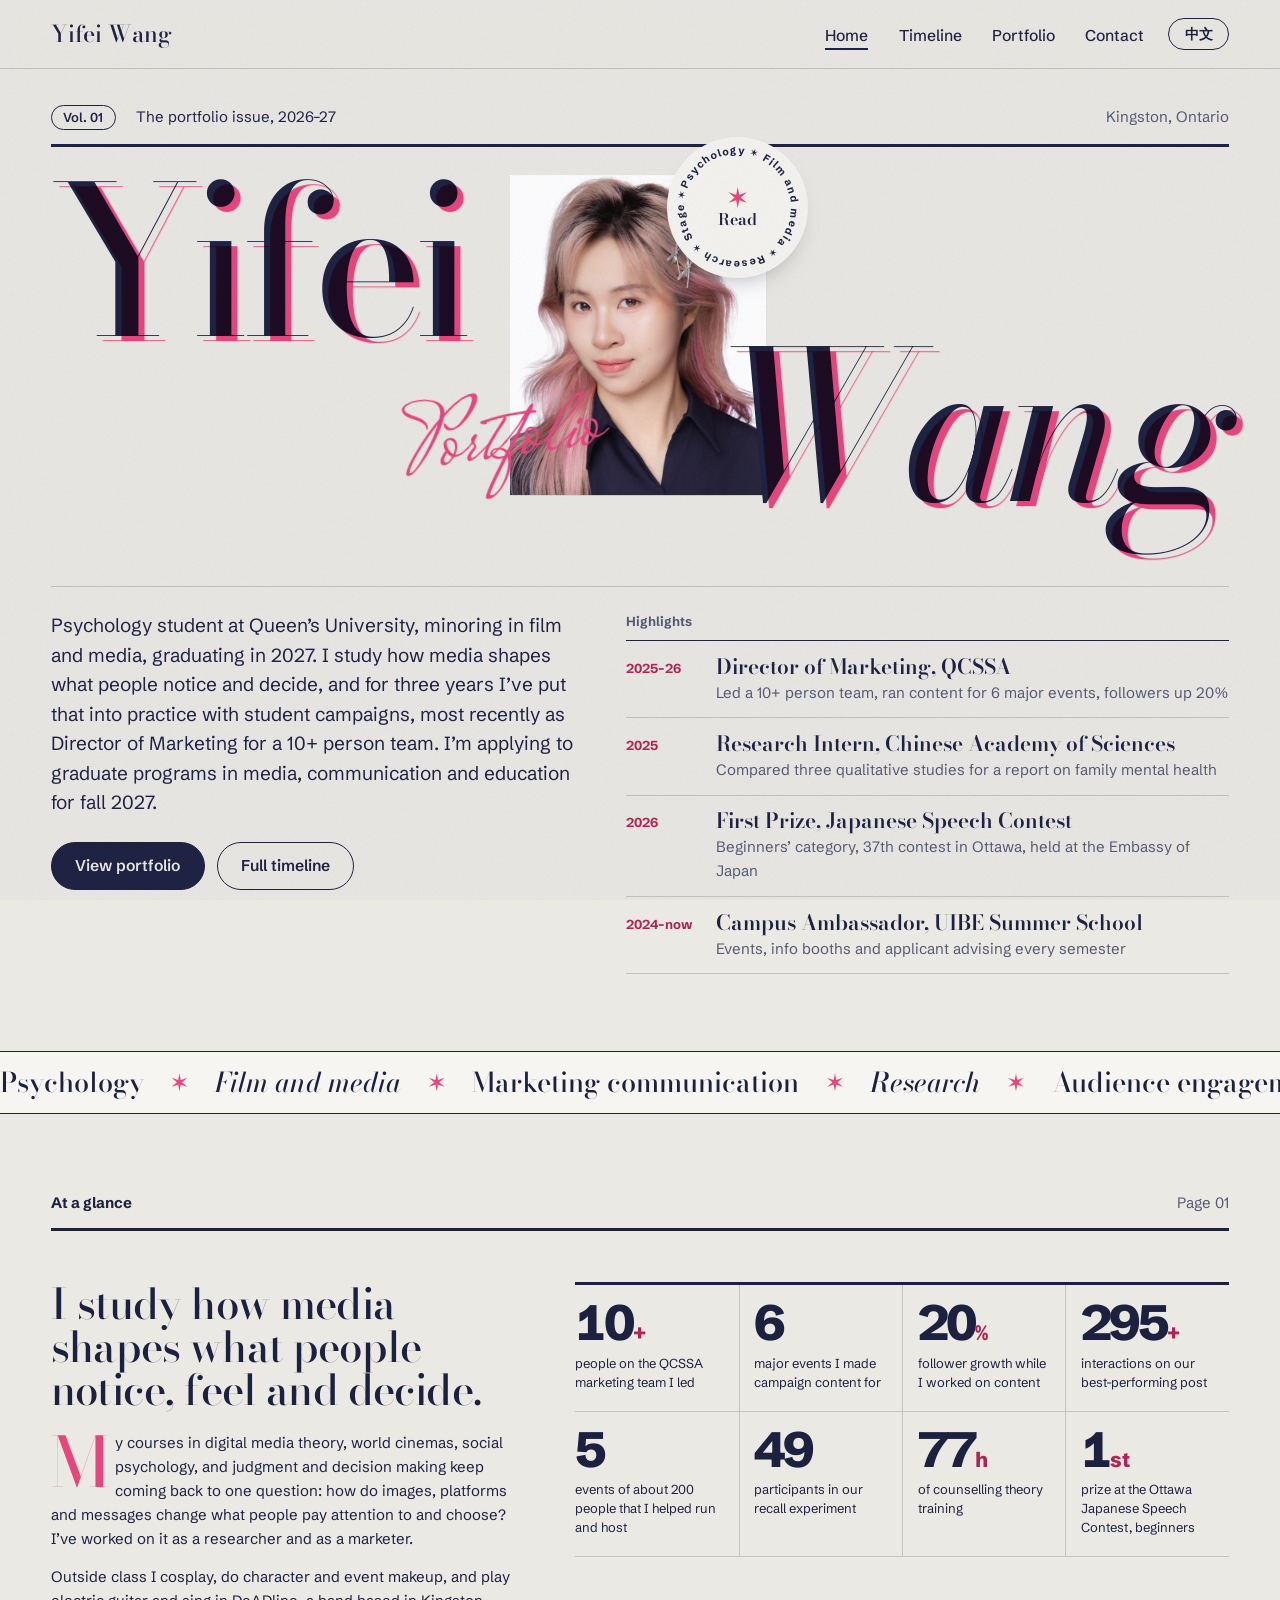
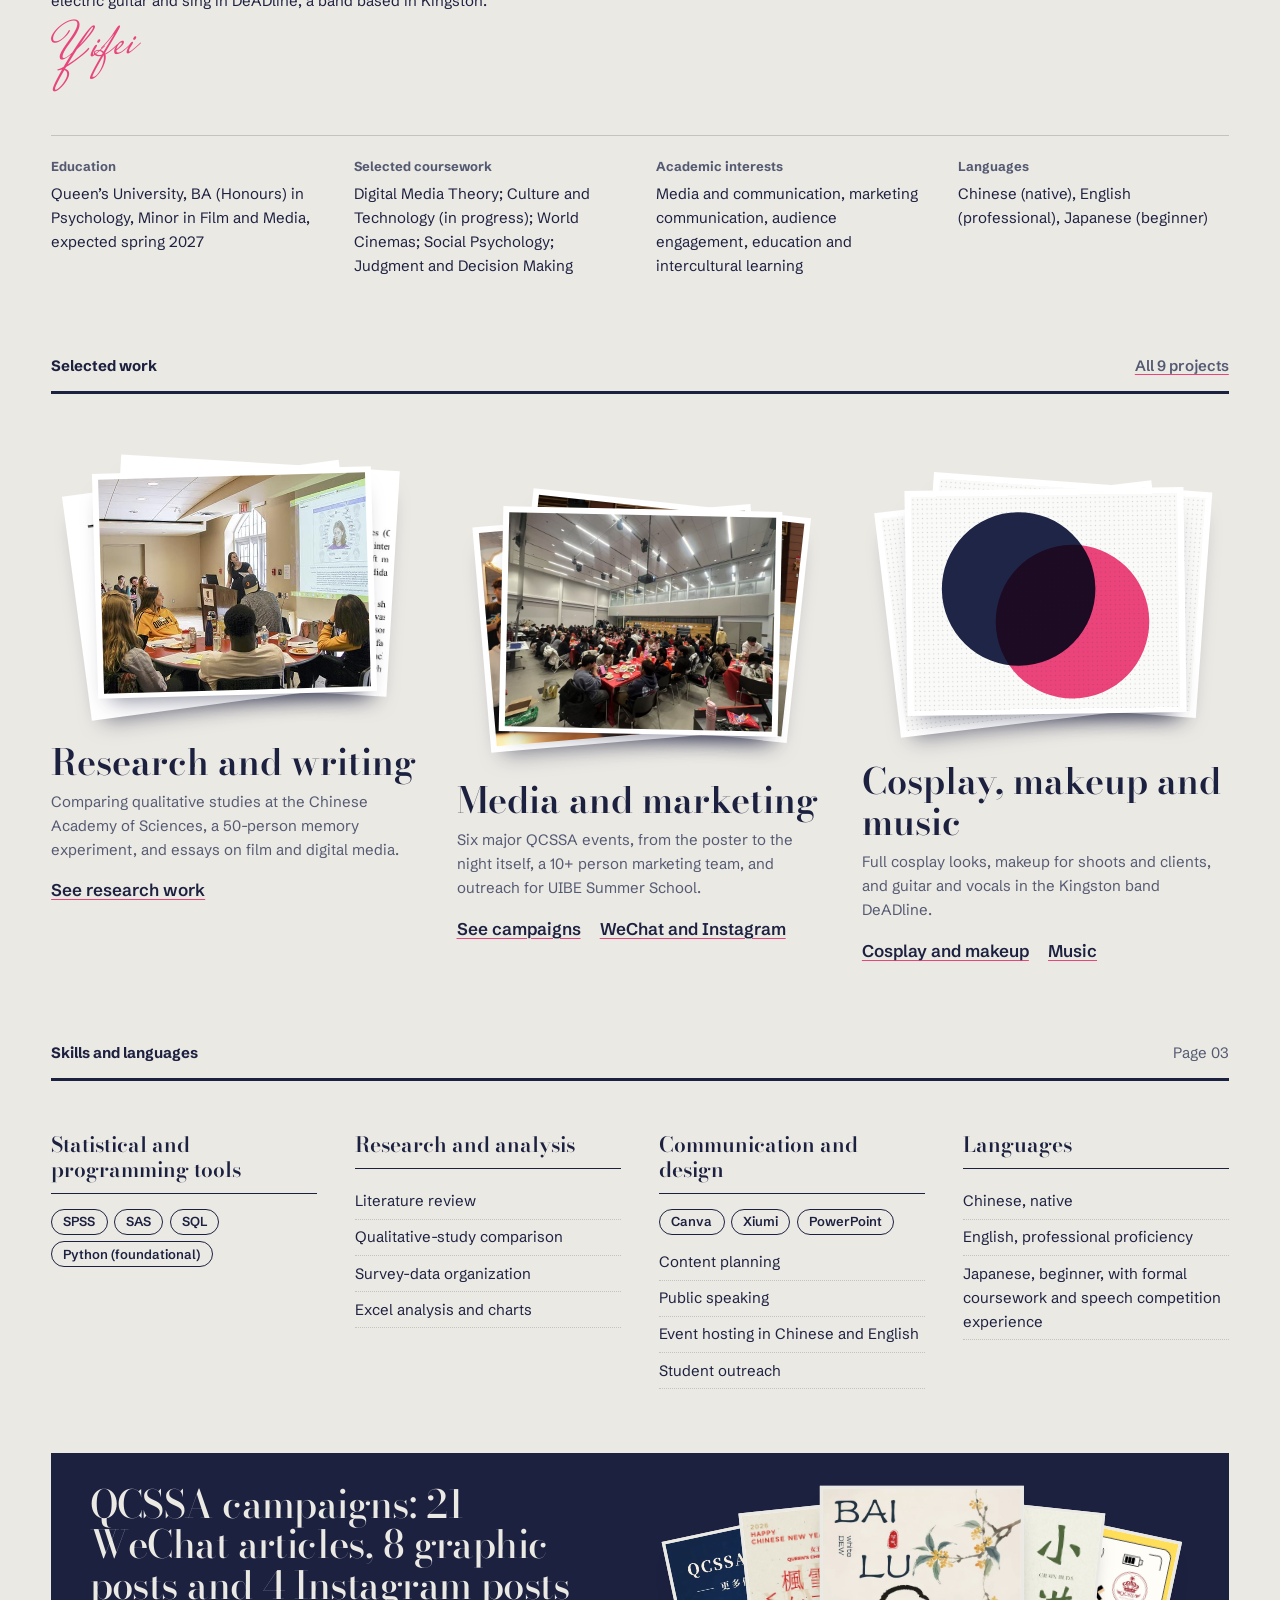
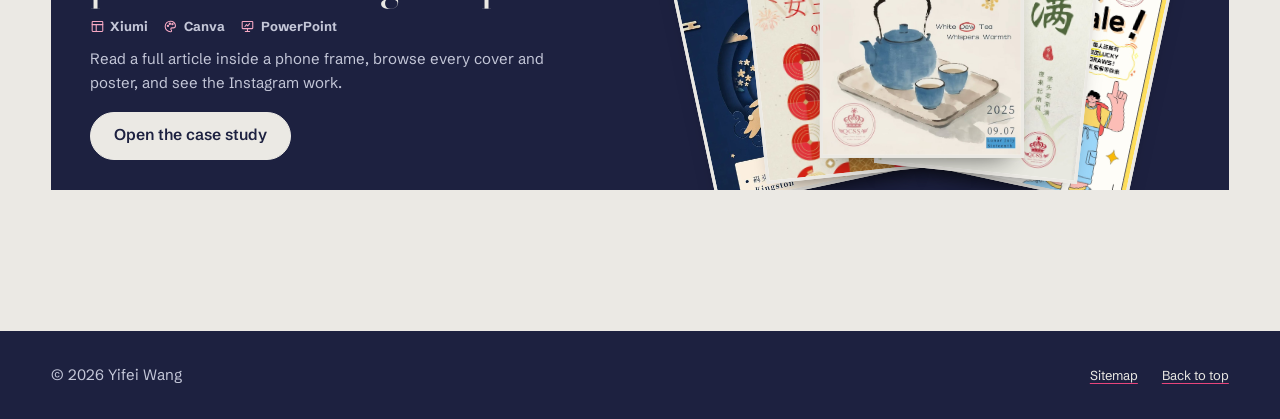
==== commit 4be7132e: "Add files via upload" ====
--- a/index.html
+++ b/index.html
@@ -1,7 +1,7 @@
 <!DOCTYPE html>
 <html lang="en" data-ui-lang="en" data-title-en="Yifei Wang | Portfolio" data-title-zh="王奕霏 Yifei Wang | 作品集">
 <head>
-  <!-- Yifei Wang personal site, v1.5 (2026-11-18) -->
+  <!-- Yifei Wang personal site, v1.8 (2026-11-18) -->
   <meta charset="utf-8">
   <meta name="viewport" content="width=device-width, initial-scale=1">
   <title>Yifei Wang | Portfolio</title>
@@ -35,7 +35,7 @@
   <link rel="sitemap" type="application/xml" href="sitemap.xml">
   <link rel="preload" href="assets/fonts/bodoni-moda-opsz.woff2" as="font" type="font/woff2" crossorigin>
   <link rel="preload" href="assets/fonts/schibsted-grotesk.woff2" as="font" type="font/woff2" crossorigin>
-  <link rel="stylesheet" href="css/style.css?v=1.5">
+  <link rel="stylesheet" href="css/style.css?v=1.8">
   <script>(function(){var l="en";try{var p=new URLSearchParams(location.search).get("lang");if(p==="zh"||p==="en"){l=p;localStorage.setItem("yw-lang",p);}else{var s=localStorage.getItem("yw-lang");if(s==="zh"||s==="en")l=s;}}catch(e){}var d=document.documentElement;d.setAttribute("data-ui-lang",l);if(l==="zh")d.lang="zh-Hans";})();</script>
   <script type="application/ld+json">{"@context": "https://schema.org", "@type": "Person", "name": "Yifei Wang", "alternateName": "王奕霏", "url": "https://yifeiwang.cc/", "email": "mailto:23sc16@queensu.ca", "image": "https://yifeiwang.cc/assets/img/og-cover.png", "description": "Psychology student at Queen's University with a minor in film and media.", "affiliation": {"@type": "CollegeOrUniversity", "name": "Queen's University", "url": "https://www.queensu.ca/"}, "address": {"@type": "PostalAddress", "addressLocality": "Kingston", "addressRegion": "ON", "addressCountry": "CA"}, "knowsLanguage": ["zh", "en", "ja"], "knowsAbout": ["Psychology", "Film and media studies", "Marketing communication", "Audience engagement", "Media and communication", "Cosplay", "Makeup"], "sameAs": ["https://www.linkedin.com/in/yifei-wang-b6066928a/"], "award": "First Prize, Beginners' Category, 37th Japanese Speech Contest in Ottawa (2026)"}</script>
 </head>
@@ -83,7 +83,7 @@
           </div>
           <div class="hl">
             <h2 class="hl__head"><span data-lang="en">Highlights</span><span data-lang="zh">代表经历</span></h2>
-            <ul><li data-reveal style="--d:0.00s"><a href="qcssa.html" data-cursor data-cursor-en="Open" data-cursor-zh="打开"><span class="hl__year"><span data-lang="en">2025–26</span><span data-lang="zh">2025–26</span></span><span class="hl__role"><span data-lang="en">Director of Marketing, QCSSA</span><span data-lang="zh">QCSSA 市场部部长</span></span><span class="hl__detail"><span data-lang="en">Led a 10+ person team, ran content for 6 major events, followers up 20%</span><span data-lang="zh">带领 10 多人，负责 6 场大型活动的宣传，粉丝增长 20%</span></span></a></li><li data-reveal style="--d:0.07s"><a href="portfolio.html#family-mental-health" data-cursor data-cursor-en="Open" data-cursor-zh="打开"><span class="hl__year"><span data-lang="en">2025</span><span data-lang="zh">2025</span></span><span class="hl__role"><span data-lang="en">Research Intern, Chinese Academy of Sciences</span><span data-lang="zh">中国科学院心理研究所研究实习生</span></span><span class="hl__detail"><span data-lang="en">Compared three qualitative studies for a report on family mental health</span><span data-lang="zh">比较三项质性研究，整理成家庭心理健康报告</span></span></a></li><li data-reveal style="--d:0.14s"><a href="portfolio.html#speech-contest" data-cursor data-cursor-en="Open" data-cursor-zh="打开"><span class="hl__year"><span data-lang="en">2026</span><span data-lang="zh">2026</span></span><span class="hl__role"><span data-lang="en">First Prize, Japanese Speech Contest</span><span data-lang="zh">日语演讲比赛一等奖</span></span><span class="hl__detail"><span data-lang="en">Beginners’ category, 37th contest in Ottawa, held at the Embassy of Japan</span><span data-lang="zh">第 37 届渥太华比赛初级组，在日本大使馆举行</span></span></a></li><li data-reveal style="--d:0.21s"><a href="portfolio.html#uibe-outreach" data-cursor data-cursor-en="Open" data-cursor-zh="打开"><span class="hl__year"><span data-lang="en">2024–now</span><span data-lang="zh">2024 至今</span></span><span class="hl__role"><span data-lang="en">Campus Ambassador, UIBE Summer School</span><span data-lang="zh">UIBE 暑期学校校园大使</span></span><span class="hl__detail"><span data-lang="en">Events, info booths and applicant advising every semester</span><span data-lang="zh">每学期办活动、摆摊，解答申请问题</span></span></a></li></ul>
+            <ul><li data-reveal style="--d:0.00s"><a href="qcssa.html"><span class="hl__year"><span data-lang="en">2025–26</span><span data-lang="zh">2025–26</span></span><span class="hl__role"><span data-lang="en">Director of Marketing, QCSSA</span><span data-lang="zh">QCSSA 市场部部长</span></span><span class="hl__detail"><span data-lang="en">Led a 10+ person team, ran content for 6 major events, followers up 20%</span><span data-lang="zh">带领 10 多人，负责 6 场大型活动的宣传，粉丝增长 20%</span></span></a></li><li data-reveal style="--d:0.07s"><a href="portfolio.html#family-mental-health"><span class="hl__year"><span data-lang="en">2025</span><span data-lang="zh">2025</span></span><span class="hl__role"><span data-lang="en">Research Intern, Chinese Academy of Sciences</span><span data-lang="zh">中国科学院心理研究所研究实习生</span></span><span class="hl__detail"><span data-lang="en">Compared three qualitative studies for a report on family mental health</span><span data-lang="zh">比较三项质性研究，整理成家庭心理健康报告</span></span></a></li><li data-reveal style="--d:0.14s"><a href="portfolio.html#speech-contest"><span class="hl__year"><span data-lang="en">2026</span><span data-lang="zh">2026</span></span><span class="hl__role"><span data-lang="en">First Prize, Japanese Speech Contest</span><span data-lang="zh">日语演讲比赛一等奖</span></span><span class="hl__detail"><span data-lang="en">Beginners’ category, 37th contest in Ottawa, held at the Embassy of Japan</span><span data-lang="zh">第 37 届渥太华比赛初级组，在日本大使馆举行</span></span></a></li><li data-reveal style="--d:0.21s"><a href="portfolio.html#uibe-outreach"><span class="hl__year"><span data-lang="en">2024–now</span><span data-lang="zh">2024 至今</span></span><span class="hl__role"><span data-lang="en">Campus Ambassador, UIBE Summer School</span><span data-lang="zh">UIBE 暑期学校校园大使</span></span><span class="hl__detail"><span data-lang="en">Events, info booths and applicant advising every semester</span><span data-lang="zh">每学期办活动、摆摊，解答申请问题</span></span></a></li></ul>
           </div>
         </div>
       </div>
@@ -112,41 +112,27 @@
     </section>
 
     <section class="spread wrap work-spread" aria-labelledby="work-title">
-      <div class="spread__head"><h2 id="work-title"><span data-lang="en">Selected work</span><span data-lang="zh">作品精选</span></h2><p><a href="portfolio.html"><span data-lang="en">All 10 projects</span><span data-lang="zh">全部 10 个作品</span></a></p></div>
+      <div class="spread__head"><h2 id="work-title"><span data-lang="en">Selected work</span><span data-lang="zh">作品精选</span></h2><p><a href="portfolio.html"><span data-lang="en">All 9 projects</span><span data-lang="zh">全部 9 个作品</span></a></p></div>
       <div class="practices__grid">
         <article class="practice" data-reveal>
-          <a class="practice__media" href="portfolio.html?filter=research" data-cursor data-cursor-en="View" data-cursor-zh="查看" tabindex="-1" aria-hidden="true"><img src="assets/img/portfolio/cas-research.jpg" alt="Research notes and charts" data-alt-zh="研究笔记与图表" loading="lazy" decoding="async" width="800" height="1000" data-parallax="0.04" onerror="this.onerror=null;this.src='assets/img/placeholders/research.svg'"></a>
-          <div class="practice__meta"><span class="pill"><span data-lang="en">3 projects</span><span data-lang="zh">3 个作品</span></span></div>
+          <a class="practice__media" href="portfolio.html?filter=research" tabindex="-1" aria-hidden="true"><div class="stack" data-n="3"><span class="stack__layer" style="--r:5deg;--x:7%;--y:-3%"><img src="assets/img/portfolio/cas-letter-excerpt.jpg" alt="Opening of a recommendation letter" data-alt-zh="推荐信开头" loading="lazy" decoding="async" width="800" height="1000" style="object-position:50% 0%" onerror="this.onerror=null;this.src='assets/img/placeholders/research.svg'"></span><span class="stack__layer" style="--r:-6deg;--x:-7%;--y:3%"><img src="assets/img/portfolio/cas-certificate.jpg" alt="Internship certificate from the Chinese Academy of Sciences" data-alt-zh="中国科学院实习证明" loading="lazy" decoding="async" width="800" height="1000" style="object-position:50% 0%" onerror="this.onerror=null;this.src='assets/img/placeholders/research.svg'"></span><span class="stack__layer stack__layer--front" style="--r:0deg;--x:0%;--y:0%"><img src="assets/img/portfolio/recall-01.jpg" alt="Students at round tables during a psychology presentation at Queen’s" data-alt-zh="皇后大学心理学课堂展示现场" loading="lazy" decoding="async" width="800" height="1000" style="object-position:50% 50%" onerror="this.onerror=null;this.src='assets/img/placeholders/research.svg'"></span></div></a>
           <h3 class="h-m"><span data-lang="en">Research and writing</span><span data-lang="zh">研究与写作</span></h3>
           <p data-lang="en">Comparing qualitative studies at the Chinese Academy of Sciences, a 50-person memory experiment, and essays on film and digital media.</p><p data-lang="zh">在中科院心理所比较质性研究，做过 50 人的记忆实验，也写电影与数字媒体论文。</p>
           <div class="links"><a href="portfolio.html?filter=research"><span data-lang="en">See research work</span><span data-lang="zh">查看研究作品</span></a></div>
         </article>
         <article class="practice" data-reveal style="--d:.1s">
-          <a class="practice__media" href="portfolio.html?filter=media" data-cursor data-cursor-en="View" data-cursor-zh="查看" tabindex="-1" aria-hidden="true"><img src="assets/img/portfolio/qcssa-01.jpg" alt="Event poster for QCSSA" data-alt-zh="QCSSA 活动海报" loading="lazy" decoding="async" width="800" height="1000" data-parallax="0.04" onerror="this.onerror=null;this.src='assets/img/placeholders/media.svg'"></a>
-          <div class="practice__meta"><span class="pill"><span data-lang="en">3 projects</span><span data-lang="zh">3 个作品</span></span></div>
+          <a class="practice__media" href="portfolio.html?filter=media" tabindex="-1" aria-hidden="true"><div class="stack" data-n="3"><span class="stack__layer" style="--r:5deg;--x:7%;--y:-3%"><img src="assets/img/portfolio/qcssa-team-banner.jpg" alt="QCSSA members with the association banner" data-alt-zh="QCSSA 成员和会旗合影" loading="lazy" decoding="async" width="800" height="1000" style="object-position:50% 50%" onerror="this.onerror=null;this.src='assets/img/placeholders/media.svg'"></span><span class="stack__layer" style="--r:-6deg;--x:-7%;--y:3%"><img src="assets/img/portfolio/event-midautumn-cruise.jpg" alt="QCSSA members on the Mid-Autumn cruise" data-alt-zh="QCSSA 成员在中秋游轮上合影" loading="lazy" decoding="async" width="800" height="1000" style="object-position:50% 40%" onerror="this.onerror=null;this.src='assets/img/placeholders/media.svg'"></span><span class="stack__layer stack__layer--front" style="--r:0deg;--x:0%;--y:0%"><img src="assets/img/portfolio/event-cny-dinner-b.jpg" alt="About 200 students at a QCSSA Spring Festival dinner" data-alt-zh="QCSSA 春节年夜饭现场，约 200 名同学" loading="lazy" decoding="async" width="800" height="1000" style="object-position:50% 50%" onerror="this.onerror=null;this.src='assets/img/placeholders/media.svg'"></span></div></a>
           <h3 class="h-m"><span data-lang="en">Media and marketing</span><span data-lang="zh">媒体与市场</span></h3>
-          <p data-lang="en">Campaigns for six major QCSSA events, a 10+ person marketing team, bilingual hosting, and outreach for UIBE Summer School.</p><p data-lang="zh">为 QCSSA 六场大型活动做宣传，带 10 多人的市场部，中英双语主持，也为 UIBE 暑期学校做推广。</p>
+          <p data-lang="en">Six major QCSSA events, from the poster to the night itself, a 10+ person marketing team, and outreach for UIBE Summer School.</p><p data-lang="zh">QCSSA 六场大型活动，从海报一直做到活动现场；带 10 多人的市场部，也为 UIBE 暑期学校做推广。</p>
           <div class="links"><a href="portfolio.html?filter=media"><span data-lang="en">See campaigns</span><span data-lang="zh">查看宣传项目</span></a><a href="qcssa.html"><span data-lang="en">WeChat and Instagram</span><span data-lang="zh">公众号与 Instagram</span></a></div>
         </article>
         <article class="practice" data-reveal style="--d:.2s">
-          <a class="practice__media" href="portfolio.html?filter=cosplay" data-cursor data-cursor-en="View" data-cursor-zh="查看" tabindex="-1" aria-hidden="true"><img src="assets/img/portfolio/cosplay-01.jpg" alt="Yifei in cosplay" data-alt-zh="王奕霏的 cosplay 照片" loading="lazy" decoding="async" width="800" height="1000" data-parallax="0.04" onerror="this.onerror=null;this.src='assets/img/placeholders/cosplay.svg'"></a>
-          <div class="practice__meta"><span class="pill"><span data-lang="en">3 projects</span><span data-lang="zh">3 个作品</span></span></div>
+          <a class="practice__media" href="portfolio.html?filter=cosplay" tabindex="-1" aria-hidden="true"><div class="stack" data-n="3"><span class="stack__layer" style="--r:5deg;--x:7%;--y:-3%"><img src="assets/img/portfolio/deadline-01.jpg" alt="With the band DeADline" data-alt-zh="和 DeADline 乐队" loading="lazy" decoding="async" width="800" height="1000" style="object-position:50% 50%" onerror="this.onerror=null;this.src='assets/img/placeholders/cosplay.svg'"></span><span class="stack__layer" style="--r:-6deg;--x:-7%;--y:3%"><img src="assets/img/portfolio/makeup-01.jpg" alt="Character makeup" data-alt-zh="角色妆" loading="lazy" decoding="async" width="800" height="1000" style="object-position:50% 50%" onerror="this.onerror=null;this.src='assets/img/placeholders/cosplay.svg'"></span><span class="stack__layer stack__layer--front" style="--r:0deg;--x:0%;--y:0%"><img src="assets/img/portfolio/cosplay-01.jpg" alt="Yifei in cosplay" data-alt-zh="王奕霏的 cosplay 照片" loading="lazy" decoding="async" width="800" height="1000" style="object-position:50% 50%" onerror="this.onerror=null;this.src='assets/img/placeholders/cosplay.svg'"></span></div></a>
           <h3 class="h-m"><span data-lang="en">Cosplay, makeup and music</span><span data-lang="zh">Cosplay、化妆与音乐</span></h3>
           <p data-lang="en">Full cosplay looks, makeup for shoots and clients, and guitar and vocals in the Kingston band DeADline.</p><p data-lang="zh">整套 cos 造型，为拍摄和客人化妆，在金斯顿乐队 DeADline 弹吉他、唱歌。</p>
           <div class="links"><a href="portfolio.html?filter=cosplay"><span data-lang="en">Cosplay and makeup</span><span data-lang="zh">Cosplay 与化妆</span></a><a href="portfolio.html?filter=music"><span data-lang="en">Music</span><span data-lang="zh">音乐</span></a></div>
         </article>
       </div>
-      
-      <a class="case-banner" href="qcssa.html" data-reveal data-cursor data-cursor-en="Open" data-cursor-zh="打开">
-        <span class="case-banner__text">
-          <span class="case-banner__kicker"><span data-lang="en">Case study</span><span data-lang="zh">案例</span></span>
-          <span class="case-banner__title"><span data-lang="en">QCSSA campaigns: 21 WeChat articles, 8 graphic posts and 4 Instagram posts</span><span data-lang="zh">QCSSA 宣传作品：21 篇公众号推送、8 张图文海报、4 条 Instagram</span></span>
-          <span class="case-banner__meta"><svg class="ico" viewBox="0 0 24 24" aria-hidden="true"><rect x="3.5" y="4" width="17" height="16" rx="1"/><path d="M3.5 9h17M10 9v11"/></svg>Xiumi<svg class="ico" viewBox="0 0 24 24" aria-hidden="true"><path d="M12 3.5a8.5 8.5 0 1 0 0 17c1.2 0 1.8-.8 1.8-1.7 0-1.4-1.3-1.7-1.3-2.9 0-1 .8-1.6 1.8-1.6h2.1a3.6 3.6 0 0 0 3.6-3.6c0-4-3.6-7.2-8-7.2Z"/><circle cx="8" cy="11" r="1.1"/><circle cx="11" cy="7.5" r="1.1"/><circle cx="15.2" cy="8.2" r="1.1"/></svg>Canva<svg class="ico" viewBox="0 0 24 24" aria-hidden="true"><rect x="3.5" y="4" width="17" height="11.5" rx="1"/><path d="M12 15.5V20M8.5 20h7M8 12l2.5-3 2 2 3-3.5"/></svg>PowerPoint</span>
-          <span class="case-banner__desc"><span data-lang="en">Read a full article inside a phone frame, browse every cover and poster, and see the Instagram work.</span><span data-lang="zh">可以在手机框里翻完整推送，浏览所有头图和海报，也能看到 Instagram 作品。</span></span>
-          <span class="btn"><span data-lang="en">Open the case study</span><span data-lang="zh">进入案例页</span></span>
-        </span>
-        <span class="fan" aria-hidden="true"><span class="fan__card" style="--i:0;--a:2"><img src="assets/img/qcssa/mid-autumn-cruise.jpg" alt="Mid-Autumn cruise" data-alt-zh="中秋游轮" loading="lazy" decoding="async" onerror="this.onerror=null;this.src='assets/img/qcssa/mid-autumn-cruise.svg'"></span><span class="fan__card" style="--i:1;--a:1"><img src="assets/img/qcssa/cny-fair-horse.jpg" alt="Year of the Horse" data-alt-zh="马年新春" loading="lazy" decoding="async" onerror="this.onerror=null;this.src='assets/img/qcssa/cny-fair-horse.svg'"></span><span class="fan__card" style="--i:2;--a:0"><img src="assets/img/qcssa/ig-bailu.jpg" alt="White Dew on Instagram" data-alt-zh="白露 Instagram" loading="lazy" decoding="async" onerror="this.onerror=null;this.src='assets/img/qcssa/ig-bailu.svg'"></span><span class="fan__card" style="--i:3;--a:1"><img src="assets/img/qcssa/post-xiaoman.jpg" alt="Grain Buds poster" data-alt-zh="小满海报" loading="lazy" decoding="async" onerror="this.onerror=null;this.src='assets/img/qcssa/post-xiaoman.svg'"></span><span class="fan__card" style="--i:4;--a:2"><img src="assets/img/qcssa/post-sidewalk-b.jpg" alt="Sidewalk Sale poster" data-alt-zh="Sidewalk Sale 海报" loading="lazy" decoding="async" onerror="this.onerror=null;this.src='assets/img/qcssa/post-sidewalk-b.svg'"></span></span>
-      </a>
     </section>
 
     <section class="spread wrap skills-spread" aria-labelledby="toolkit-title">
@@ -185,6 +171,16 @@
           </ul>
         </div>
       </div>
+      
+      <a class="case-banner" href="qcssa.html" data-reveal>
+        <span class="case-banner__text">
+          <span class="case-banner__title"><span data-lang="en">QCSSA campaigns: 21 WeChat articles, 8 graphic posts and 4 Instagram posts</span><span data-lang="zh">QCSSA 宣传作品：21 篇公众号推送、8 张图文海报、4 条 Instagram</span></span>
+          <span class="case-banner__meta"><svg class="ico" viewBox="0 0 24 24" aria-hidden="true"><rect x="3.5" y="4" width="17" height="16" rx="1"/><path d="M3.5 9h17M10 9v11"/></svg>Xiumi<svg class="ico" viewBox="0 0 24 24" aria-hidden="true"><path d="M12 3.5a8.5 8.5 0 1 0 0 17c1.2 0 1.8-.8 1.8-1.7 0-1.4-1.3-1.7-1.3-2.9 0-1 .8-1.6 1.8-1.6h2.1a3.6 3.6 0 0 0 3.6-3.6c0-4-3.6-7.2-8-7.2Z"/><circle cx="8" cy="11" r="1.1"/><circle cx="11" cy="7.5" r="1.1"/><circle cx="15.2" cy="8.2" r="1.1"/></svg>Canva<svg class="ico" viewBox="0 0 24 24" aria-hidden="true"><rect x="3.5" y="4" width="17" height="11.5" rx="1"/><path d="M12 15.5V20M8.5 20h7M8 12l2.5-3 2 2 3-3.5"/></svg>PowerPoint</span>
+          <span class="case-banner__desc"><span data-lang="en">Read a full article inside a phone frame, browse every cover and poster, and see the Instagram work.</span><span data-lang="zh">可以在手机框里翻完整推送，浏览所有头图和海报，也能看到 Instagram 作品。</span></span>
+          <span class="btn"><span data-lang="en">Open the case study</span><span data-lang="zh">进入案例页</span></span>
+        </span>
+        <span class="fan" aria-hidden="true"><span class="fan__card" style="--i:0;--a:2"><img src="assets/img/qcssa/mid-autumn-cruise.jpg" alt="Mid-Autumn cruise" data-alt-zh="中秋游轮" loading="lazy" decoding="async" onerror="this.onerror=null;this.src='assets/img/qcssa/mid-autumn-cruise.svg'"></span><span class="fan__card" style="--i:1;--a:1"><img src="assets/img/qcssa/cny-fair-horse.jpg" alt="Year of the Horse" data-alt-zh="马年新春" loading="lazy" decoding="async" onerror="this.onerror=null;this.src='assets/img/qcssa/cny-fair-horse.svg'"></span><span class="fan__card" style="--i:2;--a:0"><img src="assets/img/qcssa/ig-bailu.jpg" alt="White Dew on Instagram" data-alt-zh="白露 Instagram" loading="lazy" decoding="async" onerror="this.onerror=null;this.src='assets/img/qcssa/ig-bailu.svg'"></span><span class="fan__card" style="--i:3;--a:1"><img src="assets/img/qcssa/post-xiaoman.jpg" alt="Grain Buds poster" data-alt-zh="小满海报" loading="lazy" decoding="async" onerror="this.onerror=null;this.src='assets/img/qcssa/post-xiaoman.svg'"></span><span class="fan__card" style="--i:4;--a:2"><img src="assets/img/qcssa/post-sidewalk-b.jpg" alt="Sidewalk Sale poster" data-alt-zh="Sidewalk Sale 海报" loading="lazy" decoding="async" onerror="this.onerror=null;this.src='assets/img/qcssa/post-sidewalk-b.svg'"></span></span>
+      </a>
     </section>
   </main>
 
@@ -197,6 +193,6 @@
       </div>
     </div>
   </footer>
-  <script src="js/main.js?v=1.5" defer></script>
+  <script src="js/main.js?v=1.8" defer></script>
 </body>
 </html>
--- a/css/style.css
+++ b/css/style.css
@@ -1,6 +1,6 @@
 /* ==========================================================================
    Yifei Wang — personal site
-   Version: v1.5 (2026-11-18)
+   Version: v1.8 (2026-11-18)
    Concept: a printed portfolio magazine on newsprint-grey paper.
    Bodoni for cover lines, a heavy grotesk for numbers and statements,
    a pink hand-written script for annotations.
@@ -261,7 +261,7 @@
    Ticker
    ========================================================================== */
 .ticker { overflow: hidden; border-block: 1.5px solid var(--ink); background: var(--paper-hi); padding-block: .55rem; white-space: nowrap; }
-.ticker__track { display: inline-flex; width: max-content; animation: ticker 38s linear infinite; }
+.ticker__track { display: inline-flex; width: max-content; animation: ticker 48s linear infinite; }
 .ticker:hover .ticker__track { animation-play-state: paused; }
 .ticker__group { display: inline-flex; align-items: center; gap: 1.6rem; padding-right: 1.6rem; }
 .ticker__group span { font-family: var(--serif); font-size: clamp(1.2rem, .9rem + 1vw, 1.75rem); font-weight: 500; font-variation-settings: "opsz" 40; }
@@ -546,13 +546,14 @@
 
 /* ==========================================================================
    MOTION
-   Everything below only runs when JavaScript adds .motion to <html>,
-   which it skips when the visitor prefers reduced motion.
+   Everything below only runs when JavaScript adds .motion to <html>.
+   Since v1.6 motion stays on for every visitor, so distances and
+   durations are kept modest.
    ========================================================================== */
 
 /* cover entrance */
-.motion .cover__title .ch { display: inline-block; transform: translateY(105%); animation: rise 1.05s var(--ease) both; animation-delay: calc(.12s + var(--i) * 55ms); }
-.motion .cover__line { overflow: hidden; padding-bottom: .1em; margin-bottom: -.1em; }
+.motion .cover__title .ch { display: inline-block; transform: translateY(105%); animation: rise .9s var(--ease) both; animation-delay: calc(.1s + var(--i) * 45ms); }
+.motion .cover__line { overflow: hidden; padding-right: .3em; padding-bottom: .32em; margin-right: -.3em; margin-bottom: -.32em; }
 .motion .cover__line::after { animation: register 1.2s var(--ease) both; animation-delay: .75s; }
 .motion .cover__photo .frame { animation: unveil 1.3s var(--ease-io) both .35s; }
 .motion .cover__photo img { animation: settle 1.8s var(--ease) both .35s; }
@@ -562,50 +563,37 @@
 @keyframes rise { to { transform: none; } }
 @keyframes register { from { transform: translate(.25em, .1em); opacity: 0; } 35% { opacity: 1; } to { transform: translate(.03em, .025em); opacity: 1; } }
 @keyframes unveil { from { clip-path: inset(100% 0 0 0); } to { clip-path: inset(0 0 0 0); } }
-@keyframes settle { from { transform: scale(1.25); } to { transform: none; } }
+@keyframes settle { from { transform: scale(1.12); } to { transform: none; } }
 @keyframes write { from { clip-path: inset(-20% 100% -20% -10%); } to { clip-path: inset(-20% -10% -20% -10%); } }
 @keyframes write-down { from { clip-path: inset(0 0 100% 0); } to { clip-path: inset(0 0 0 0); } }
 @keyframes pop { from { transform: scale(0) rotate(-90deg); } to { transform: none; } }
 
 /* split headings: words rise when scrolled into view */
 .split .w { display: inline-block; overflow: hidden; vertical-align: top; padding-bottom: .12em; margin-bottom: -.12em; }
-.motion .split .w > span { display: inline-block; transform: translateY(108%); transition: transform 1s var(--ease); transition-delay: calc(var(--i, 0) * 45ms); }
+.motion .split .w > span { display: inline-block; transform: translateY(108%); transition: transform .8s var(--ease); transition-delay: calc(var(--i, 0) * 30ms); }
 .motion .split.is-in .w > span { transform: none; }
 
 /* generic reveals */
-.motion [data-reveal] { opacity: 0; transform: translateY(28px); transition: opacity .9s ease, transform 1s var(--ease); transition-delay: var(--d, 0s); }
+.motion [data-reveal] { opacity: 0; transform: translateY(14px); transition: opacity .7s ease, transform .8s var(--ease); transition-delay: var(--d, 0s); }
 .motion [data-reveal].is-in { opacity: 1; transform: none; }
-.motion [data-reveal="wipe"] { opacity: 1; transform: none; clip-path: inset(100% 0 0 0); transition: clip-path 1.2s var(--ease-io); transition-delay: var(--d, 0s); }
+.motion [data-reveal="wipe"] { opacity: 1; transform: none; clip-path: inset(100% 0 0 0); transition: clip-path 1s var(--ease-io); transition-delay: var(--d, 0s); }
 .motion [data-reveal="wipe"].is-in { clip-path: inset(0 0 0 0); }
 .motion [data-reveal="script"] { opacity: 1; transform: none; clip-path: inset(-30% 100% -30% -10%); transition: clip-path 1.5s var(--ease-io); transition-delay: var(--d, .2s); }
 .motion [data-reveal="script"].is-in { clip-path: inset(-30% -10% -30% -10%); }
 /* keep a rotation that was set on the element itself */
 .motion .signature[data-reveal], .motion .now__title + .script[data-reveal] { transform: rotate(-5deg); }
 
-/* custom cursor (mouse only) */
-.cursor { position: fixed; left: 0; top: 0; z-index: 350; pointer-events: none; width: 12px; height: 12px; margin: -6px 0 0 -6px; border-radius: 50%; background: var(--pink); mix-blend-mode: multiply; transition: width .35s var(--ease), height .35s var(--ease), margin .35s var(--ease), background-color .3s; display: grid; place-items: center; opacity: 0; }
-.cursor.is-on { opacity: 1; }
-.cursor span { font-size: .85rem; font-weight: 700; color: var(--paper); opacity: 0; transition: opacity .2s; white-space: nowrap; }
-.cursor.is-big { width: 92px; height: 92px; margin: -46px 0 0 -46px; background: var(--ink); mix-blend-mode: normal; }
-.cursor.is-big span { opacity: 1; }
-@media (hover: hover) and (pointer: fine) { .motion [data-cursor] { cursor: none; } .motion [data-cursor] * { cursor: none; } }
-
 /* page-to-page transitions (Chrome, Edge, Safari 18.2+) */
 @view-transition { navigation: auto; }
 ::view-transition-old(root) { animation: vt-out .3s ease both; }
 ::view-transition-new(root) { animation: vt-in .55s var(--ease) both; }
 ::view-transition-group(site-header) { animation: none; }
-@keyframes vt-out { to { opacity: 0; transform: translateY(-14px); } }
-@keyframes vt-in { from { opacity: 0; transform: translateY(22px); } }
-
-@media (prefers-reduced-motion: reduce) {
-  *, *::before, *::after { animation: none !important; transition: none !important; scroll-behavior: auto !important; }
-  ::view-transition-group(*), ::view-transition-old(*), ::view-transition-new(*) { animation: none !important; }
-  .ticker__track { transform: none; }
-}
+@keyframes vt-out { to { opacity: 0; transform: translateY(-8px); } }
+@keyframes vt-in { from { opacity: 0; transform: translateY(12px); } }
+
 
 @media print {
-  .site-header, .site-footer, .filters, .work__open, .btn, .lang-toggle, .ticker, .badge, .cursor { display: none !important; }
+  .site-header, .site-footer, .filters, .work__open, .btn, .lang-toggle, .ticker, .badge { display: none !important; }
   body::after { display: none; }
   body { background: #fff; }
 }
@@ -969,3 +957,162 @@
   radial-gradient(ellipse 34% 28% at 80% 20%, rgba(214, 160, 52, .32), transparent 70%); }
 .stage--red::before { opacity: .7; }
 @media (max-width: 960px) { .pair__item .stage { aspect-ratio: 4 / 5; } .pair__item .print { width: 66%; } }
+
+/* ==========================================================================
+   v1.6
+   ========================================================================== */
+/* Chinese case-study title breaks onto two lines */
+.page-head__title [data-lang="zh"] { line-height: 1.08; }
+
+/* larger posters in the Year of the Horse / White Dew pair */
+.pair__item .stage { aspect-ratio: 3 / 4; padding: clamp(1rem, 2.4vw, 1.75rem); }
+.pair__item .print { padding: .6rem .6rem 1.5rem; }
+.pair__item .print--tall { width: 80%; }
+.pair__item .print--wide { width: 92%; }
+@media (max-width: 960px) { .pair__item .stage { aspect-ratio: 3 / 4; } .pair__item .print--tall { width: 80%; } .pair__item .print--wide { width: 92%; } }
+
+/* portfolio dialog: poster laid over the photo of its event */
+.story__sub { font-family: var(--serif); font-weight: 500; font-size: var(--t-l); letter-spacing: -.01em; margin-top: 2.75rem; padding-top: 1.25rem; border-top: 1px solid var(--rule); }
+.story__sub [data-lang="zh"] { font-family: var(--cjk-serif); font-weight: 700; }
+.story__duos { display: grid; grid-template-columns: repeat(2, minmax(0, 1fr)); gap: 2.25rem 1.75rem; margin-top: 1.5rem; }
+.duo { position: relative; }
+.duo__photo { overflow: hidden; background: var(--paper-hi); }
+.duo__photo img { display: block; width: 100%; height: auto; aspect-ratio: 4 / 3; object-fit: cover; transition: transform .8s var(--ease); }
+.duo__poster { position: absolute; left: -.5rem; top: 52%; width: 34%; background: #fff; padding: .35rem .35rem .9rem; box-shadow: 0 1.1rem 1.6rem -.8rem rgba(0, 0, 0, .6); transform: translateY(-50%) rotate(-4deg); transition: transform .5s var(--ease); }
+.duo__poster img { display: block; width: 100%; height: auto; }
+.duo:hover .duo__poster { transform: translateY(-50%) rotate(0deg) scale(1.06); }
+.duo:hover .duo__photo img { transform: scale(1.03); }
+.duo figcaption { font-size: var(--t-xs); color: var(--ink-soft); margin-top: .6rem; padding-left: 0; }
+.story__duos ~ .story__gallery figure img { aspect-ratio: 4 / 3; }
+@media (max-width: 640px) {
+  .story__duos { grid-template-columns: 1fr; }
+  .duo__poster { width: 30%; left: .5rem; }
+}
+
+/* link from the case study to the event photos */
+.case-more { margin-top: clamp(3rem, 6vw, 4.5rem); padding-top: 1.25rem; border-top: 1px solid var(--rule); font-size: var(--t-s); color: var(--ink-soft); }
+.case-more a { color: var(--ink); font-weight: 600; text-decoration: underline; text-decoration-color: var(--pink); text-underline-offset: .22em; }
+.story__duos ~ .story__gallery { grid-template-columns: repeat(3, minmax(0, 1fr)); }
+@media (max-width: 640px) { .story__duos ~ .story__gallery { grid-template-columns: repeat(2, minmax(0, 1fr)); } }
+
+/* ==========================================================================
+   v1.7
+   ========================================================================== */
+/* stacked prints: several photos laid on top of each other */
+.stack { position: relative; width: 100%; aspect-ratio: var(--ar, 4 / 5); }
+.stack__layer {
+  position: absolute; inset: 9% 12%; background: #fff; padding: clamp(.2rem, .45vw, .4rem);
+  box-shadow: 0 .9rem 1.4rem -.8rem rgba(29, 33, 64, .55);
+  transform: translate(var(--x), var(--y)) rotate(var(--r)); transition: transform .6s var(--ease);
+}
+.stack__layer img { display: block; width: 100%; height: 100%; object-fit: cover; }
+:is(.work:hover, .practice:hover, .entry__media:hover, .entry__media:focus-visible) .stack__layer { transform: translate(calc(var(--x) * 1.8), calc(var(--y) * 1.8)) rotate(calc(var(--r) * 1.7)); }
+:is(.work:hover, .practice:hover, .entry__media:hover, .entry__media:focus-visible) .stack__layer--front { transform: translateY(-3%) scale(1.03); }
+
+/* stacks inside portfolio cards */
+.work__media:has(.stack) { background: none; box-shadow: none; overflow: visible; }
+.work--wide .stack { --ar: 16 / 10; }
+.work--half .stack { --ar: 4 / 3; }
+.work--wide .stack__layer { inset: 10% 18%; }
+.work__media .stack .stack__layer img { aspect-ratio: auto; height: 100%; }
+.work:hover .work__media .stack img { transform: none; }
+@media (max-width: 640px) { .work__media .stack { --ar: 4 / 3; } .work--wide .stack__layer { inset: 9% 14%; } }
+
+/* timeline: a picture on every entry */
+.entry { grid-template-columns: 9.5rem minmax(0, 1fr) clamp(11rem, 18vw, 17rem); column-gap: clamp(1.25rem, 2.5vw, 2.25rem); }
+.entry__media { grid-column: 3; grid-row: 1; align-self: start; display: block; width: 100%; margin: 0; padding: 0; border: 0; background: none; color: inherit; font: inherit; text-align: left; }
+button.entry__media { cursor: pointer; }
+.entry__media .stack { --ar: 4 / 3; }
+.entry__media .stack__layer { inset: 6% 7%; }
+.entry__frame { display: block; aspect-ratio: 4 / 3; overflow: hidden; background: var(--paper-hi); box-shadow: 0 .9rem 1.4rem -.9rem rgba(29, 33, 64, .5); }
+.entry__frame img { display: block; width: 100%; height: 100%; object-fit: cover; transition: transform .7s var(--ease); }
+.entry__media:hover .entry__frame img, .entry__media:focus-visible .entry__frame img { transform: scale(1.05); }
+.entry__media:focus-visible { outline: 2px solid var(--pink); outline-offset: 4px; }
+.entry__foot { display: flex; flex-wrap: wrap; align-items: center; gap: .6rem 1.1rem; margin-top: .9rem; }
+.entry__foot .tag { margin-top: 0; }
+.entry__more { font: inherit; font-size: var(--t-s); font-weight: 600; color: var(--ink); background: none; border: 0; padding: 0; cursor: pointer; text-decoration: underline; text-decoration-color: var(--pink); text-decoration-thickness: 1.5px; text-underline-offset: .25em; }
+.entry__more:hover { color: var(--pink-deep); }
+@media (max-width: 1180px) { .entry { grid-template-columns: 7.5rem minmax(0, 1fr) 12.5rem; } }
+@media (max-width: 860px) {
+  .entry { grid-template-columns: 1fr; row-gap: .2rem; }
+  .entry__when { order: 0; }
+  .entry__media { grid-column: auto; grid-row: auto; order: 1; max-width: 24rem; margin-block: .45rem .55rem; }
+  .entry__main { order: 2; }
+}
+
+/* dialog: rows of images at their real proportions */
+.plates { display: grid; gap: 1.25rem; margin-top: 1.75rem; }
+.plates__row { display: grid; grid-template-columns: var(--cols); gap: 1.25rem; align-items: start; }
+.plates img { display: block; width: 100%; height: auto; box-shadow: 0 .8rem 1.4rem -1rem rgba(29, 33, 64, .5); }
+.plates figcaption { font-size: var(--t-xs); color: var(--ink-soft); margin-top: .5rem; }
+@media (max-width: 640px) { .plates__row { grid-template-columns: 1fr; } }
+
+/* dialog: quotes from a letter */
+.quotes { margin-top: 1.25rem; padding-left: clamp(1rem, 2vw, 1.5rem); border-left: 3px solid var(--pink); }
+.quotes blockquote + blockquote { margin-top: 1rem; }
+.quotes blockquote p { font-family: var(--serif); font-size: var(--t-l); line-height: 1.4; max-width: 46rem; }
+.quotes blockquote [data-lang="zh"] { font-family: var(--cjk-serif); }
+.quotes figcaption { margin-top: 1rem; font-size: var(--t-xs); color: var(--ink-soft); }
+
+/* the first poster/photo pair spans the dialog when there is an odd number */
+.duo--lead { grid-column: 1 / -1; }
+.duo--lead .duo__photo img { aspect-ratio: 16 / 9; }
+.duo--lead .duo__poster { width: 22%; }
+@media (max-width: 640px) { .duo--lead .duo__photo img { aspect-ratio: 4 / 3; } .duo--lead .duo__poster { width: 30%; } }
+
+/* ==========================================================================
+   v1.8
+   ========================================================================== */
+/* page heads without the kicker rule (Timeline, Portfolio, Contact) */
+.page-head--bare { padding-top: clamp(2.25rem, 5vw, 4rem); }
+.contact-split { margin-top: clamp(2.25rem, 5vw, 4rem); }
+
+/* filter bar: tabs with counts, sticks under the site header */
+.filters--sticky {
+  position: sticky; top: var(--header-h); z-index: 30;
+  display: flex; align-items: center; justify-content: space-between; gap: .5rem 1.5rem;
+  padding-block: .35rem; border-top: 0; border-bottom: 1px solid var(--rule);
+  background: var(--paper); box-shadow: 0 0 0 100vmax var(--paper); clip-path: inset(0 -100vmax);
+  transition: border-color .3s;
+}
+.filters--sticky.is-stuck { border-bottom-color: var(--ink); }
+.filters__chips { display: flex; gap: .15rem; min-width: 0; overflow-x: auto; scrollbar-width: none; }
+.filters__chips::-webkit-scrollbar { display: none; }
+.filters--sticky .chip {
+  position: relative; flex: none; border: 0; border-radius: 0; background: none;
+  padding: .6rem .75rem .65rem; font-size: var(--t-s); font-weight: 600; color: var(--ink-soft); white-space: nowrap;
+}
+.filters--sticky .chip:first-child { padding-left: 0; }
+.filters--sticky .chip::after {
+  content: ""; position: absolute; left: .75rem; right: .75rem; bottom: .1rem; height: 3px; background: var(--pink);
+  transform: scaleX(0); transform-origin: left; transition: transform .35s var(--ease);
+}
+.filters--sticky .chip:first-child::after { left: 0; }
+.filters--sticky .chip:hover { background: none; color: var(--ink); }
+.filters--sticky .chip[aria-pressed="true"] { background: none; color: var(--ink); }
+.filters--sticky .chip[aria-pressed="true"]::after { transform: scaleX(1); }
+.filters--sticky .chip:focus-visible { outline: 2px solid var(--pink); outline-offset: -2px; }
+.chip__n { margin-left: .3em; font-size: .7em; font-weight: 700; vertical-align: super; line-height: 0; color: var(--pink-deep); font-variant-numeric: tabular-nums; }
+.filters--sticky .filter-status { flex: none; margin: 0; min-height: 0; white-space: nowrap; }
+.timeline .year__label { top: calc(var(--header-h) + 4.25rem); }
+html:has(.filters--sticky) { scroll-padding-top: calc(var(--header-h) + 4rem); }
+@media (max-width: 700px) {
+  .filters--sticky .filter-status { display: none; }
+  .filters__chips { -webkit-mask-image: linear-gradient(to right, #000 82%, transparent); mask-image: linear-gradient(to right, #000 82%, transparent); padding-right: 2rem; }
+}
+
+/* case study: accounts row sits closer to the featured article */
+.follow + .feature { padding-top: clamp(2rem, 4vw, 3rem); }
+
+/* Home selected work: photo stacks without a frame */
+.practice__media:has(.stack) { background: none; box-shadow: none; overflow: visible; }
+.practice__media .stack { --ar: 4 / 3; }
+.practice__media .stack .stack__layer img { aspect-ratio: auto; height: 100%; transform: none; }
+.practice__media + h3, .practice__media + .practice__title { margin-top: 1.25rem; }
+
+/* case banner: shorter */
+.case-banner { padding: clamp(1.1rem, 2.4vw, 2rem) clamp(1.25rem, 3vw, 2.5rem); }
+.case-banner__text { gap: .65rem; }
+.case-banner__title { font-size: clamp(1.5rem, 1.05rem + 1.7vw, 2.5rem); }
+.fan { height: clamp(11rem, 16vw, 14rem); }
+@media (max-width: 860px) { .fan { height: 11rem; } }
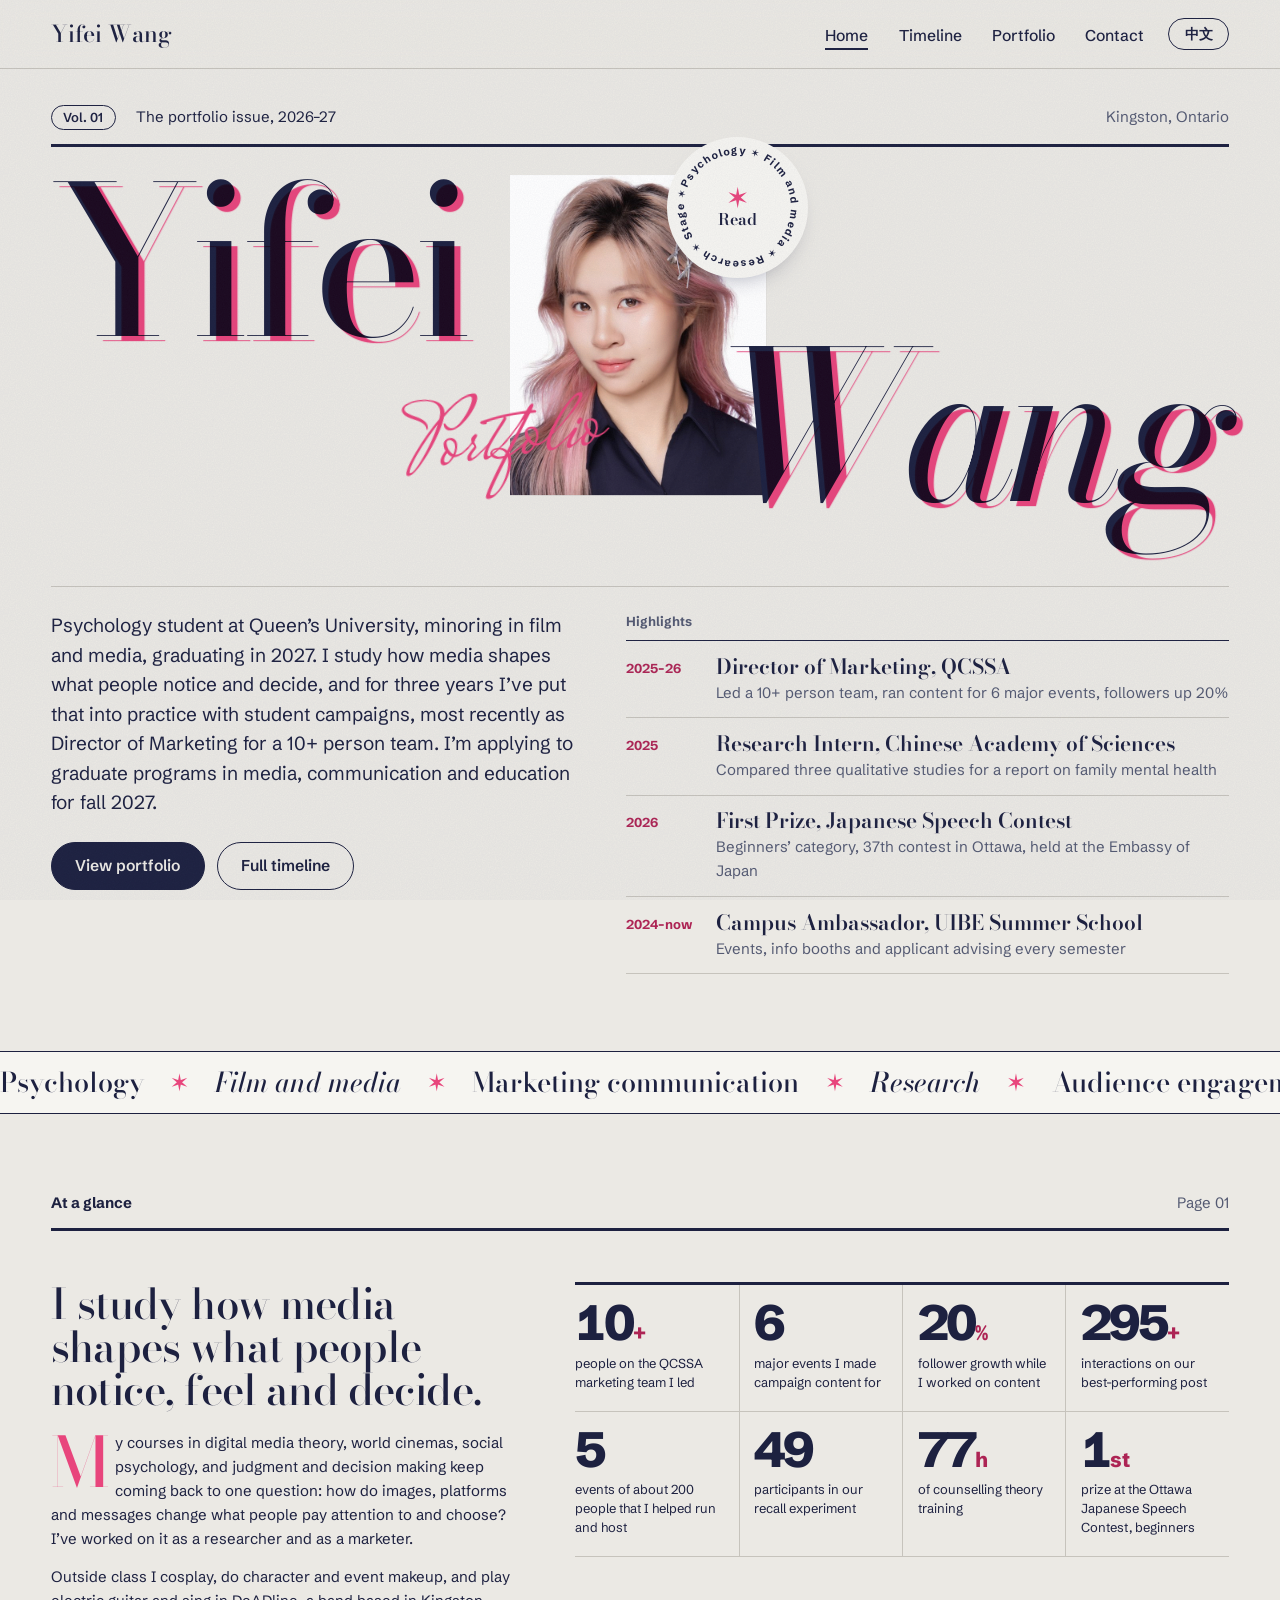
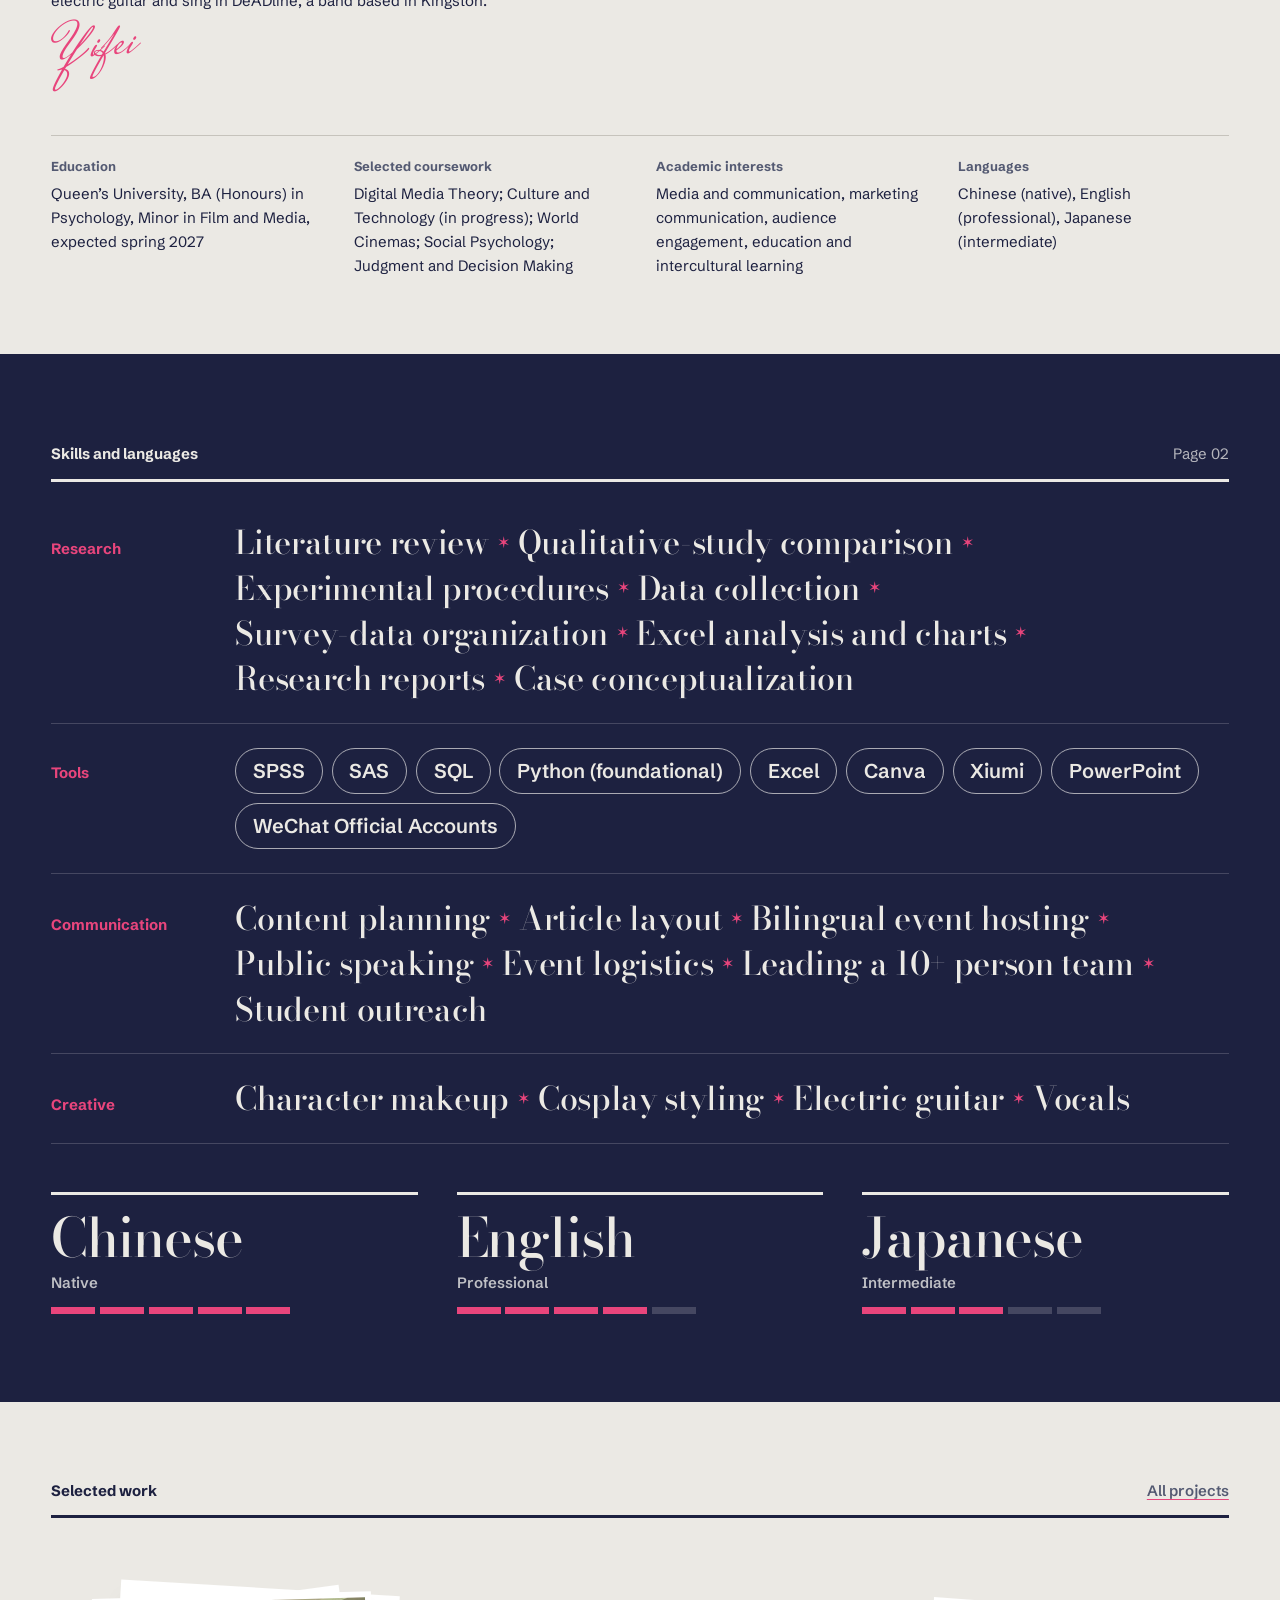
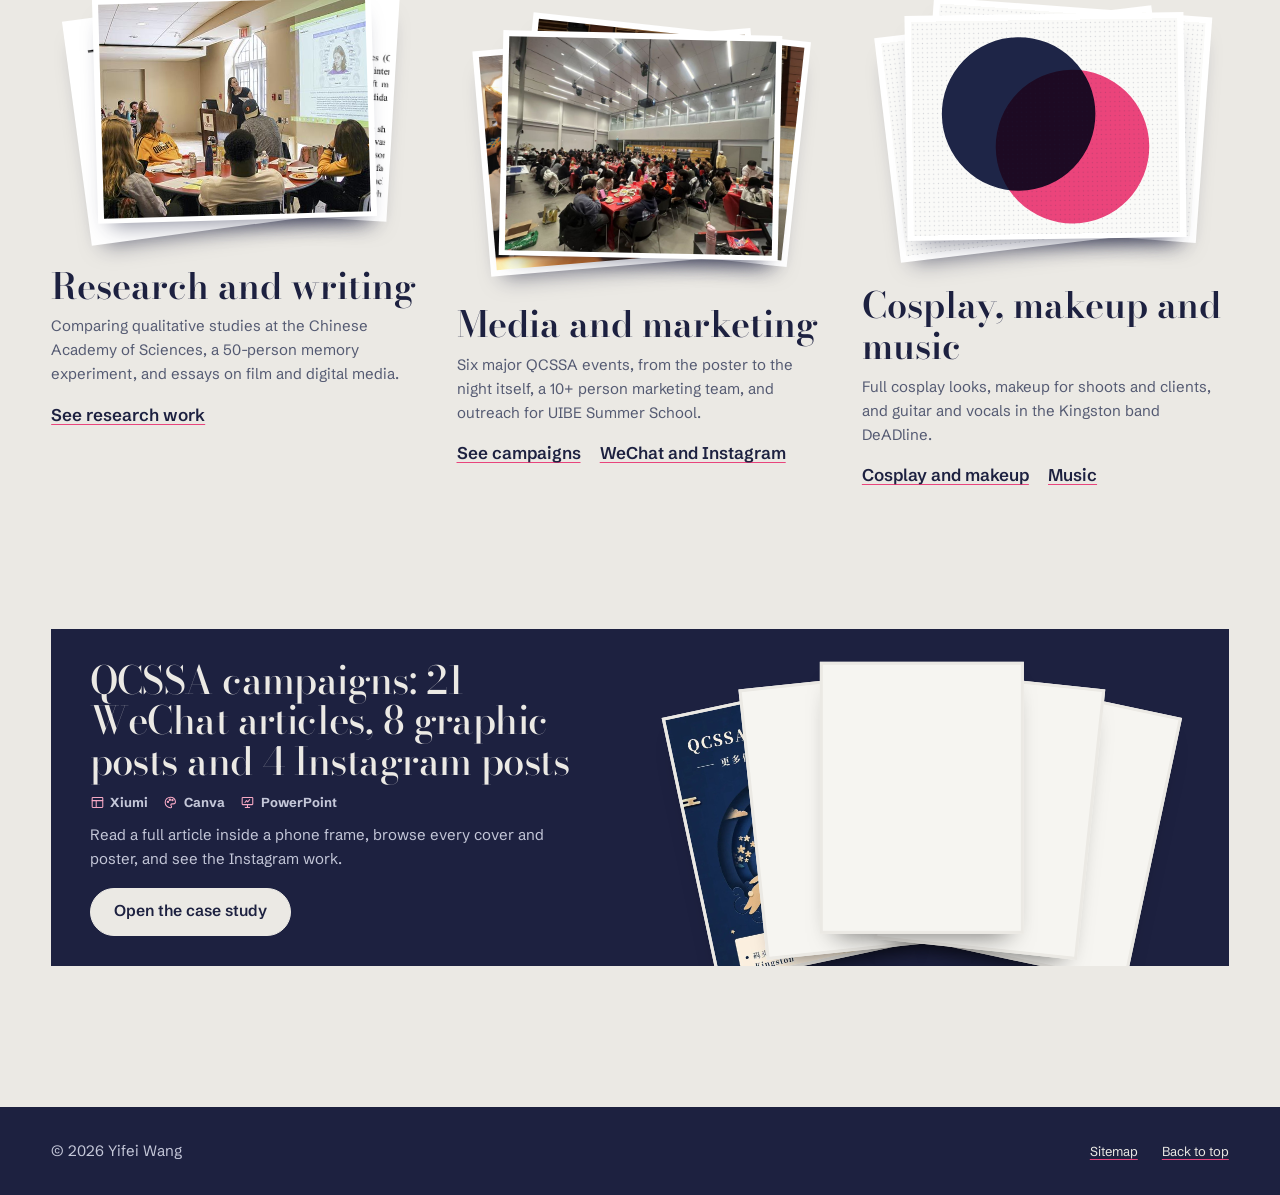
==== commit 10008abf: "Add files via upload" ====
--- a/index.html
+++ b/index.html
@@ -1,7 +1,7 @@
 <!DOCTYPE html>
 <html lang="en" data-ui-lang="en" data-title-en="Yifei Wang | Portfolio" data-title-zh="王奕霏 Yifei Wang | 作品集">
 <head>
-  <!-- Yifei Wang personal site, v1.8 (2026-11-18) -->
+  <!-- Yifei Wang personal site, v1.9 (2026-11-18) -->
   <meta charset="utf-8">
   <meta name="viewport" content="width=device-width, initial-scale=1">
   <title>Yifei Wang | Portfolio</title>
@@ -35,7 +35,7 @@
   <link rel="sitemap" type="application/xml" href="sitemap.xml">
   <link rel="preload" href="assets/fonts/bodoni-moda-opsz.woff2" as="font" type="font/woff2" crossorigin>
   <link rel="preload" href="assets/fonts/schibsted-grotesk.woff2" as="font" type="font/woff2" crossorigin>
-  <link rel="stylesheet" href="css/style.css?v=1.8">
+  <link rel="stylesheet" href="css/style.css?v=1.9">
   <script>(function(){var l="en";try{var p=new URLSearchParams(location.search).get("lang");if(p==="zh"||p==="en"){l=p;localStorage.setItem("yw-lang",p);}else{var s=localStorage.getItem("yw-lang");if(s==="zh"||s==="en")l=s;}}catch(e){}var d=document.documentElement;d.setAttribute("data-ui-lang",l);if(l==="zh")d.lang="zh-Hans";})();</script>
   <script type="application/ld+json">{"@context": "https://schema.org", "@type": "Person", "name": "Yifei Wang", "alternateName": "王奕霏", "url": "https://yifeiwang.cc/", "email": "mailto:23sc16@queensu.ca", "image": "https://yifeiwang.cc/assets/img/og-cover.png", "description": "Psychology student at Queen's University with a minor in film and media.", "affiliation": {"@type": "CollegeOrUniversity", "name": "Queen's University", "url": "https://www.queensu.ca/"}, "address": {"@type": "PostalAddress", "addressLocality": "Kingston", "addressRegion": "ON", "addressCountry": "CA"}, "knowsLanguage": ["zh", "en", "ja"], "knowsAbout": ["Psychology", "Film and media studies", "Marketing communication", "Audience engagement", "Media and communication", "Cosplay", "Makeup"], "sameAs": ["https://www.linkedin.com/in/yifei-wang-b6066928a/"], "award": "First Prize, Beginners' Category, 37th Japanese Speech Contest in Ottawa (2026)"}</script>
 </head>
@@ -106,13 +106,22 @@
           <div><dt><span data-lang="en">Education</span><span data-lang="zh">学业</span></dt><dd><span data-lang="en">Queen’s University, BA (Honours) in Psychology, Minor in Film and Media, expected spring 2027</span><span data-lang="zh">皇后大学心理学荣誉文学学士，辅修电影与媒体，预计 2027 年春季毕业</span></dd></div>
           <div><dt><span data-lang="en">Selected coursework</span><span data-lang="zh">修读课程</span></dt><dd><span data-lang="en">Digital Media Theory; Culture and Technology (in progress); World Cinemas; Social Psychology; Judgment and Decision Making</span><span data-lang="zh">数字媒体理论、文化与技术（在修）、世界电影、社会心理学、判断与决策</span></dd></div>
           <div><dt><span data-lang="en">Academic interests</span><span data-lang="zh">研究兴趣</span></dt><dd><span data-lang="en">Media and communication, marketing communication, audience engagement, education and intercultural learning</span><span data-lang="zh">媒体与传播、营销传播、受众参与、教育和跨文化学习</span></dd></div>
-          <div><dt><span data-lang="en">Languages</span><span data-lang="zh">语言</span></dt><dd><span data-lang="en">Chinese (native), English (professional), Japanese (beginner)</span><span data-lang="zh">中文母语，英语工作水平，日语初级</span></dd></div>
+          <div><dt><span data-lang="en">Languages</span><span data-lang="zh">语言</span></dt><dd><span data-lang="en">Chinese (native), English (professional), Japanese (intermediate)</span><span data-lang="zh">中文母语，英语工作水平，日语中级</span></dd></div>
         </dl>
       </div>
     </section>
 
+
+    <section class="skills-band" aria-labelledby="toolkit-title">
+      <div class="wrap">
+        <div class="spread__head"><h2 id="toolkit-title"><span data-lang="en">Skills and languages</span><span data-lang="zh">技能与语言</span></h2><p><span data-lang="en">Page 02</span><span data-lang="zh">第 02 页</span></p></div>
+        <div class="skillboard"><div class="skillrow skillrow--words" data-reveal style="--d:0.00s"><h3 class="skillrow__label"><span data-lang="en">Research</span><span data-lang="zh">研究</span></h3><ul class="skillrow__list"><li><span data-lang="en">Literature review</span><span data-lang="zh">文献综述</span></li><li><span data-lang="en">Qualitative-study comparison</span><span data-lang="zh">质性研究比较</span></li><li><span data-lang="en">Experimental procedures</span><span data-lang="zh">实验流程设计</span></li><li><span data-lang="en">Data collection</span><span data-lang="zh">数据收集</span></li><li><span data-lang="en">Survey-data organization</span><span data-lang="zh">问卷数据整理</span></li><li><span data-lang="en">Excel analysis and charts</span><span data-lang="zh">Excel 分析与作图</span></li><li><span data-lang="en">Research reports</span><span data-lang="zh">研究报告写作</span></li><li><span data-lang="en">Case conceptualization</span><span data-lang="zh">个案概念化</span></li></ul></div><div class="skillrow skillrow--chips" data-reveal style="--d:0.06s"><h3 class="skillrow__label"><span data-lang="en">Tools</span><span data-lang="zh">工具</span></h3><ul class="skillrow__list"><li><span data-lang="en">SPSS</span><span data-lang="zh">SPSS</span></li><li><span data-lang="en">SAS</span><span data-lang="zh">SAS</span></li><li><span data-lang="en">SQL</span><span data-lang="zh">SQL</span></li><li><span data-lang="en">Python (foundational)</span><span data-lang="zh">Python（基础）</span></li><li><span data-lang="en">Excel</span><span data-lang="zh">Excel</span></li><li><span data-lang="en">Canva</span><span data-lang="zh">Canva</span></li><li><span data-lang="en">Xiumi</span><span data-lang="zh">秀米</span></li><li><span data-lang="en">PowerPoint</span><span data-lang="zh">PowerPoint</span></li><li><span data-lang="en">WeChat Official Accounts</span><span data-lang="zh">微信公众号后台</span></li></ul></div><div class="skillrow skillrow--words" data-reveal style="--d:0.12s"><h3 class="skillrow__label"><span data-lang="en">Communication</span><span data-lang="zh">传播与组织</span></h3><ul class="skillrow__list"><li><span data-lang="en">Content planning</span><span data-lang="zh">内容策划</span></li><li><span data-lang="en">Article layout</span><span data-lang="zh">推送排版</span></li><li><span data-lang="en">Bilingual event hosting</span><span data-lang="zh">中英双语主持</span></li><li><span data-lang="en">Public speaking</span><span data-lang="zh">公开演讲</span></li><li><span data-lang="en">Event logistics</span><span data-lang="zh">活动统筹</span></li><li><span data-lang="en">Leading a 10+ person team</span><span data-lang="zh">带 10 多人的团队</span></li><li><span data-lang="en">Student outreach</span><span data-lang="zh">学生招募与咨询</span></li></ul></div><div class="skillrow skillrow--words" data-reveal style="--d:0.18s"><h3 class="skillrow__label"><span data-lang="en">Creative</span><span data-lang="zh">创作</span></h3><ul class="skillrow__list"><li><span data-lang="en">Character makeup</span><span data-lang="zh">角色妆</span></li><li><span data-lang="en">Cosplay styling</span><span data-lang="zh">Cosplay 造型</span></li><li><span data-lang="en">Electric guitar</span><span data-lang="zh">电吉他</span></li><li><span data-lang="en">Vocals</span><span data-lang="zh">主唱</span></li></ul></div></div>
+        <ul class="langs" aria-label="Languages"><li class="lang" data-reveal><span class="lang__name"><span data-lang="en">Chinese</span><span data-lang="zh">中文</span></span><span class="lang__level"><span data-lang="en">Native</span><span data-lang="zh">母语</span></span><span class="lang__meter" role="img" aria-label="5 / 5"><span class="on"></span><span class="on"></span><span class="on"></span><span class="on"></span><span class="on"></span></span></li><li class="lang" data-reveal><span class="lang__name"><span data-lang="en">English</span><span data-lang="zh">英语</span></span><span class="lang__level"><span data-lang="en">Professional</span><span data-lang="zh">工作语言水平</span></span><span class="lang__meter" role="img" aria-label="4 / 5"><span class="on"></span><span class="on"></span><span class="on"></span><span class="on"></span><span class=""></span></span></li><li class="lang" data-reveal><span class="lang__name"><span data-lang="en">Japanese</span><span data-lang="zh">日语</span></span><span class="lang__level"><span data-lang="en">Intermediate</span><span data-lang="zh">中级</span></span><span class="lang__meter" role="img" aria-label="3 / 5"><span class="on"></span><span class="on"></span><span class="on"></span><span class=""></span><span class=""></span></span></li></ul>
+      </div>
+    </section>
+
     <section class="spread wrap work-spread" aria-labelledby="work-title">
-      <div class="spread__head"><h2 id="work-title"><span data-lang="en">Selected work</span><span data-lang="zh">作品精选</span></h2><p><a href="portfolio.html"><span data-lang="en">All 9 projects</span><span data-lang="zh">全部 9 个作品</span></a></p></div>
+      <div class="spread__head"><h2 id="work-title"><span data-lang="en">Selected work</span><span data-lang="zh">作品精选</span></h2><p><a href="portfolio.html"><span data-lang="en">All projects</span><span data-lang="zh">全部作品</span></a></p></div>
       <div class="practices__grid">
         <article class="practice" data-reveal>
           <a class="practice__media" href="portfolio.html?filter=research" tabindex="-1" aria-hidden="true"><div class="stack" data-n="3"><span class="stack__layer" style="--r:5deg;--x:7%;--y:-3%"><img src="assets/img/portfolio/cas-letter-excerpt.jpg" alt="Opening of a recommendation letter" data-alt-zh="推荐信开头" loading="lazy" decoding="async" width="800" height="1000" style="object-position:50% 0%" onerror="this.onerror=null;this.src='assets/img/placeholders/research.svg'"></span><span class="stack__layer" style="--r:-6deg;--x:-7%;--y:3%"><img src="assets/img/portfolio/cas-certificate.jpg" alt="Internship certificate from the Chinese Academy of Sciences" data-alt-zh="中国科学院实习证明" loading="lazy" decoding="async" width="800" height="1000" style="object-position:50% 0%" onerror="this.onerror=null;this.src='assets/img/placeholders/research.svg'"></span><span class="stack__layer stack__layer--front" style="--r:0deg;--x:0%;--y:0%"><img src="assets/img/portfolio/recall-01.jpg" alt="Students at round tables during a psychology presentation at Queen’s" data-alt-zh="皇后大学心理学课堂展示现场" loading="lazy" decoding="async" width="800" height="1000" style="object-position:50% 50%" onerror="this.onerror=null;this.src='assets/img/placeholders/research.svg'"></span></div></a>
@@ -135,42 +144,7 @@
       </div>
     </section>
 
-    <section class="spread wrap skills-spread" aria-labelledby="toolkit-title">
-      <div class="spread__head"><h2 id="toolkit-title"><span data-lang="en">Skills and languages</span><span data-lang="zh">技能与语言</span></h2><p><span data-lang="en">Page 03</span><span data-lang="zh">第 03 页</span></p></div>
-      
-      <div class="toolkit">
-        <div data-reveal>
-          <h3><span data-lang="en">Statistical and programming tools</span><span data-lang="zh">统计与编程工具</span></h3>
-          <ul class="chips"><li>SPSS</li><li>SAS</li><li>SQL</li><li><span data-lang="en">Python (foundational)</span><span data-lang="zh">Python（基础）</span></li></ul>
-        </div>
-        <div data-reveal style="--d:.08s">
-          <h3><span data-lang="en">Research and analysis</span><span data-lang="zh">研究与分析</span></h3>
-          <ul>
-            <li><span data-lang="en">Literature review</span><span data-lang="zh">文献综述</span></li>
-            <li><span data-lang="en">Qualitative-study comparison</span><span data-lang="zh">质性研究比较</span></li>
-            <li><span data-lang="en">Survey-data organization</span><span data-lang="zh">问卷数据整理</span></li>
-            <li><span data-lang="en">Excel analysis and charts</span><span data-lang="zh">Excel 分析和作图</span></li>
-          </ul>
-        </div>
-        <div data-reveal style="--d:.16s">
-          <h3><span data-lang="en">Communication and design</span><span data-lang="zh">传播与设计</span></h3>
-          <ul class="chips"><li>Canva</li><li><span data-lang="en">Xiumi</span><span data-lang="zh">秀米</span></li><li>PowerPoint</li></ul>
-          <ul>
-            <li><span data-lang="en">Content planning</span><span data-lang="zh">内容策划</span></li>
-            <li><span data-lang="en">Public speaking</span><span data-lang="zh">公开演讲</span></li>
-            <li><span data-lang="en">Event hosting in Chinese and English</span><span data-lang="zh">中英双语主持</span></li>
-            <li><span data-lang="en">Student outreach</span><span data-lang="zh">学生招募与咨询</span></li>
-          </ul>
-        </div>
-        <div data-reveal style="--d:.24s">
-          <h3><span data-lang="en">Languages</span><span data-lang="zh">语言</span></h3>
-          <ul>
-            <li><span data-lang="en">Chinese, native</span><span data-lang="zh">中文：母语</span></li>
-            <li><span data-lang="en">English, professional proficiency</span><span data-lang="zh">英语：工作语言水平</span></li>
-            <li><span data-lang="en">Japanese, beginner, with formal coursework and speech competition experience</span><span data-lang="zh">日语：初级，上过正式课程，参加过演讲比赛</span></li>
-          </ul>
-        </div>
-      </div>
+    <section class="wrap home-case">
       
       <a class="case-banner" href="qcssa.html" data-reveal>
         <span class="case-banner__text">
@@ -193,6 +167,6 @@
       </div>
     </div>
   </footer>
-  <script src="js/main.js?v=1.8" defer></script>
+  <script src="js/main.js?v=1.9" defer></script>
 </body>
 </html>
--- a/css/style.css
+++ b/css/style.css
@@ -1,6 +1,6 @@
 /* ==========================================================================
    Yifei Wang — personal site
-   Version: v1.8 (2026-11-18)
+   Version: v1.9 (2026-11-18)
    Concept: a printed portfolio magazine on newsprint-grey paper.
    Bodoni for cover lines, a heavy grotesk for numbers and statements,
    a pink hand-written script for annotations.
@@ -1116,3 +1116,76 @@
 .case-banner__title { font-size: clamp(1.5rem, 1.05rem + 1.7vw, 2.5rem); }
 .fan { height: clamp(11rem, 16vw, 14rem); }
 @media (max-width: 860px) { .fan { height: 11rem; } }
+
+/* ==========================================================================
+   v1.9
+   ========================================================================== */
+/* filter tabs: the selected one turns red */
+.filters--sticky .chip[aria-pressed="true"] { color: var(--pink-deep); }
+
+/* page openers without a description: title on the left, an index on the right */
+.page-head--bare { align-items: end; }
+.year-index { display: grid; grid-template-columns: repeat(3, auto); justify-content: end; gap: .15rem 1.5rem; padding-bottom: .4rem; }
+.year-index a {
+  font-family: var(--serif); font-weight: 500; font-size: clamp(2rem, 1.1rem + 2.7vw, 3.75rem); line-height: 1.02; letter-spacing: -.03em;
+  font-variation-settings: "opsz" 48; color: transparent; -webkit-text-stroke: 1.2px var(--ink); text-decoration: none;
+  transition: color .3s, -webkit-text-stroke-color .3s, transform .35s var(--ease);
+}
+.year-index a:hover, .year-index a:focus-visible { color: var(--pink); -webkit-text-stroke-color: var(--pink); transform: translateY(-3px); }
+.year-index a:focus-visible { outline: 2px solid var(--pink); outline-offset: 4px; }
+
+.print-index { display: flex; justify-content: flex-end; align-items: flex-end; padding: 1rem .5rem .6rem 0; }
+.print-index__item {
+  position: relative; flex: none; width: clamp(5.75rem, 9vw, 8.75rem); margin-left: -.55rem; padding: .32rem .32rem 1.45rem;
+  background: #fff; border: 0; cursor: pointer; color: inherit; font: inherit;
+  box-shadow: 0 .9rem 1.4rem -.8rem rgba(29, 33, 64, .55);
+  transform: rotate(calc((var(--i) - 1.5) * 4deg)); transition: transform .45s var(--ease), box-shadow .45s var(--ease);
+}
+.print-index__item:first-child { margin-left: 0; }
+.print-index__item:nth-child(2), .print-index__item:nth-child(3) { translate: 0 -.6rem; }
+.print-index__img { display: block; aspect-ratio: 3 / 4; overflow: hidden; background: var(--paper-hi); }
+.print-index__img img { display: block; width: 100%; height: 100%; object-fit: cover; }
+.print-index__label { position: absolute; left: .35rem; right: .35rem; bottom: .3rem; font-size: .66rem; font-weight: 600; line-height: 1.2; color: var(--ink-soft); text-align: center; white-space: nowrap; overflow: hidden; text-overflow: ellipsis; }
+.print-index__item:hover, .print-index__item:focus-visible { z-index: 2; transform: rotate(0deg) translateY(-.6rem) scale(1.07); box-shadow: 0 1.4rem 2rem -1rem rgba(29, 33, 64, .6); }
+.print-index__item:hover .print-index__label { color: var(--pink-deep); }
+.print-index__item:focus-visible { outline: 2px solid var(--pink); outline-offset: 3px; }
+@media (max-width: 800px) {
+  .year-index { grid-template-columns: repeat(6, auto); justify-content: start; gap: .2rem 1rem; }
+  .year-index a { font-size: 1.7rem; }
+  .print-index { justify-content: flex-start; padding-left: .4rem; }
+  .print-index__item { width: 5.4rem; margin-left: -.5rem; }
+}
+
+/* Home: skills and languages as a dark band */
+.skills-band { background: var(--ink); color: var(--paper); padding-block: clamp(3rem, 7vw, 5.5rem); }
+.skills-band .spread__head { border-bottom-color: var(--paper); margin-bottom: clamp(.5rem, 1.5vw, 1rem); }
+.skills-band .spread__head p { color: rgba(246, 245, 241, .7); }
+.skillrow { display: grid; grid-template-columns: 10rem minmax(0, 1fr); gap: 1.5rem; align-items: baseline; padding-block: clamp(1rem, 2vw, 1.5rem); border-bottom: 1px solid rgba(246, 245, 241, .18); }
+.skillrow__label { font-size: var(--t-s); font-weight: 700; color: var(--pink); }
+.skillrow__list { display: flex; flex-wrap: wrap; align-items: baseline; gap: .3rem 0; margin: 0; padding: 0; list-style: none; }
+.skillrow--words li { font-family: var(--serif); font-weight: 500; font-size: clamp(1.35rem, .95rem + 1.35vw, 2.2rem); line-height: 1.25; letter-spacing: -.01em; }
+.skillrow--words li [data-lang="zh"] { font-family: var(--cjk-serif); font-weight: 600; }
+.skillrow--words li:not(:last-child)::after { content: "✶"; display: inline-block; margin-inline: .5em; font-size: .5em; vertical-align: .4em; color: var(--pink); }
+.skillrow--chips .skillrow__list { gap: .55rem; }
+.skillrow--chips li { font-size: clamp(1rem, .85rem + .5vw, 1.25rem); font-weight: 600; padding: .38rem 1.05rem; border: 1.5px solid rgba(246, 245, 241, .65); border-radius: 999px; transition: background-color .25s, color .25s, border-color .25s; }
+.skillrow--chips li:hover { background: var(--paper); color: var(--ink); border-color: var(--paper); }
+.langs { display: grid; grid-template-columns: repeat(3, minmax(0, 1fr)); gap: clamp(1rem, 3vw, 2.5rem); margin: clamp(2rem, 4vw, 3rem) 0 0; padding: 0; list-style: none; }
+.lang { display: grid; gap: .4rem; padding-top: 1rem; border-top: 3px solid var(--paper); }
+.lang__name { font-family: var(--serif); font-weight: 500; font-size: clamp(2.1rem, 1.3rem + 2.6vw, 3.6rem); line-height: 1; letter-spacing: -.02em; }
+.lang__name [data-lang="zh"] { font-family: var(--cjk-serif); font-weight: 700; }
+.lang__level { font-size: var(--t-s); font-weight: 600; color: rgba(246, 245, 241, .75); }
+.lang__meter { display: flex; gap: .3rem; margin-top: .3rem; }
+.lang__meter span { flex: 1; max-width: 2.75rem; height: .45rem; background: rgba(246, 245, 241, .18); }
+.lang__meter span.on { background: var(--pink); transform-origin: left; }
+.motion .lang .lang__meter span.on { transform: scaleX(0); transition: transform .6s var(--ease); }
+.motion .lang .lang__meter span.on:nth-child(2) { transition-delay: .08s; }
+.motion .lang .lang__meter span.on:nth-child(3) { transition-delay: .16s; }
+.motion .lang .lang__meter span.on:nth-child(4) { transition-delay: .24s; }
+.motion .lang .lang__meter span.on:nth-child(5) { transition-delay: .32s; }
+.motion .lang.is-in .lang__meter span.on { transform: scaleX(1); }
+@media (max-width: 760px) { .skillrow { grid-template-columns: 1fr; gap: .4rem; } .langs { grid-template-columns: 1fr; } }
+
+/* Home: the case banner closes the page */
+.home-case { padding-bottom: clamp(3rem, 6vw, 5rem); }
+
+.skills-band + .work-spread { padding-top: clamp(3rem, 6vw, 5rem); }
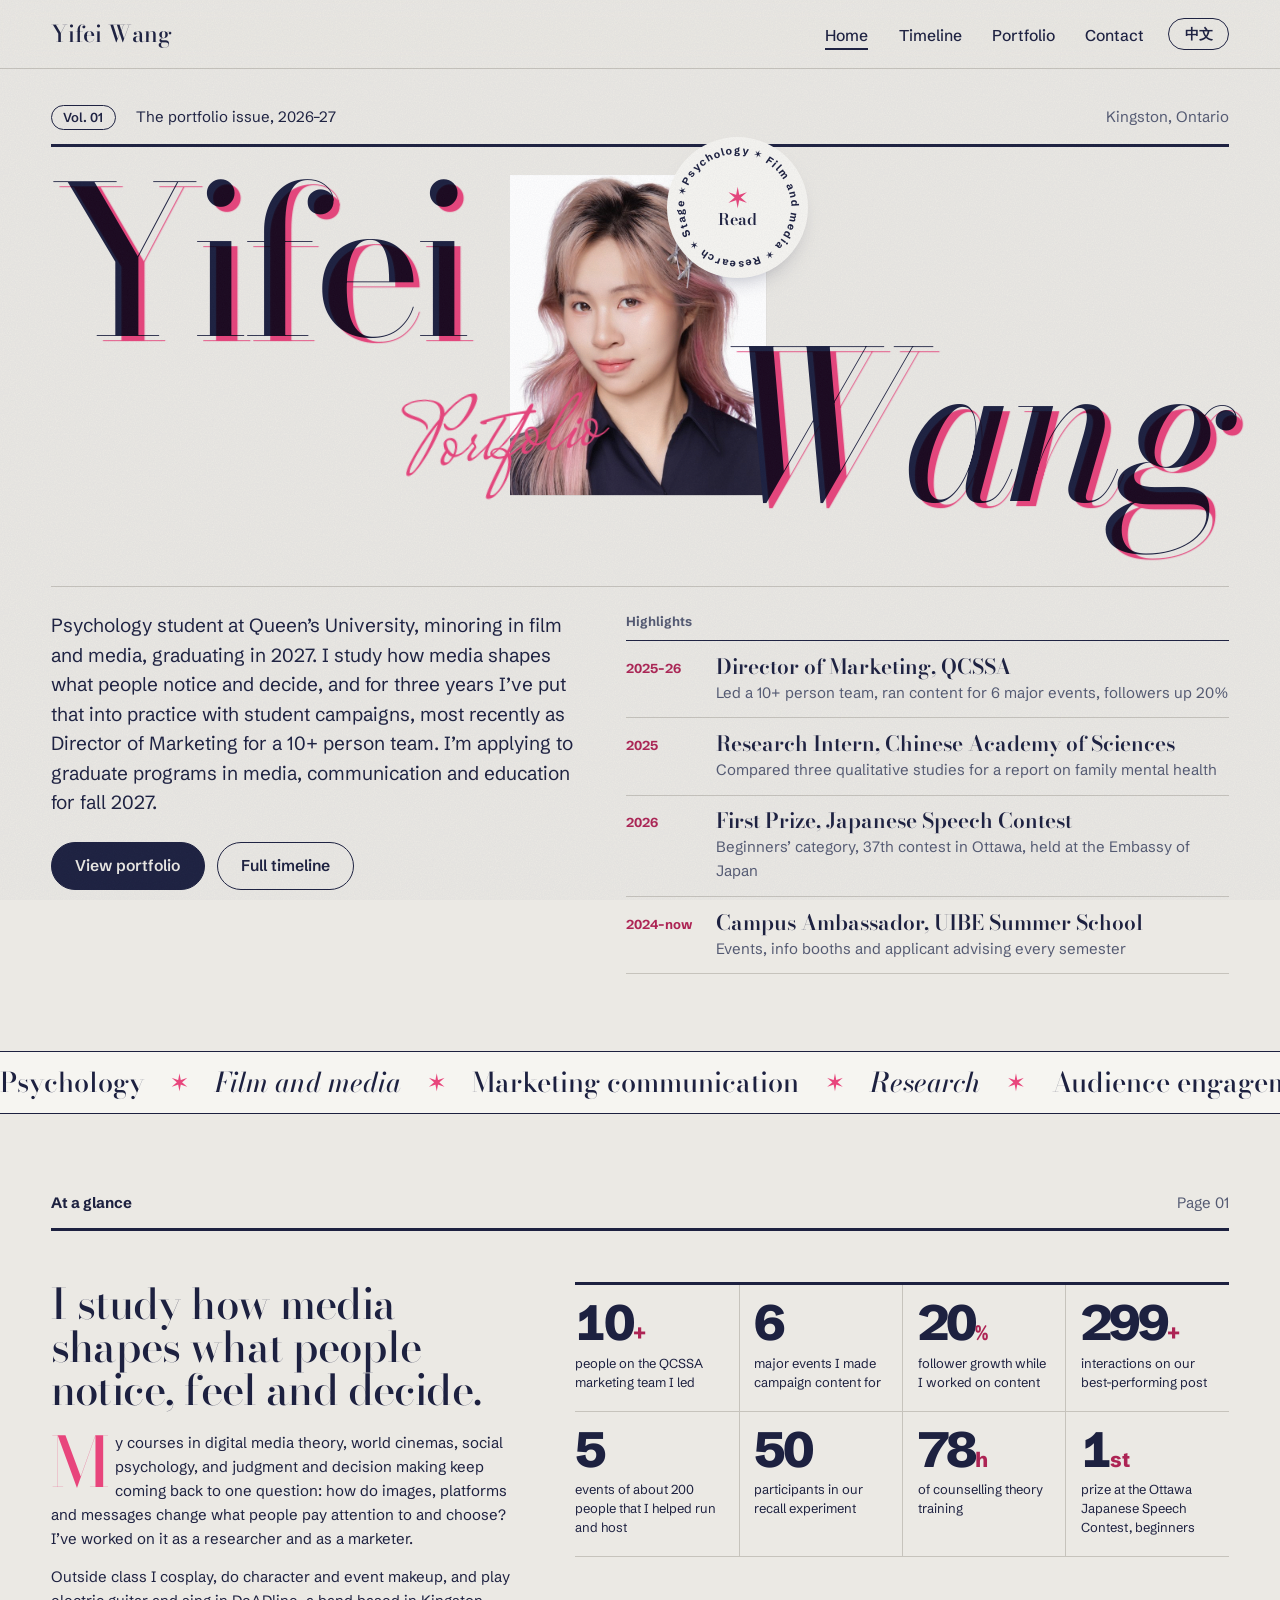
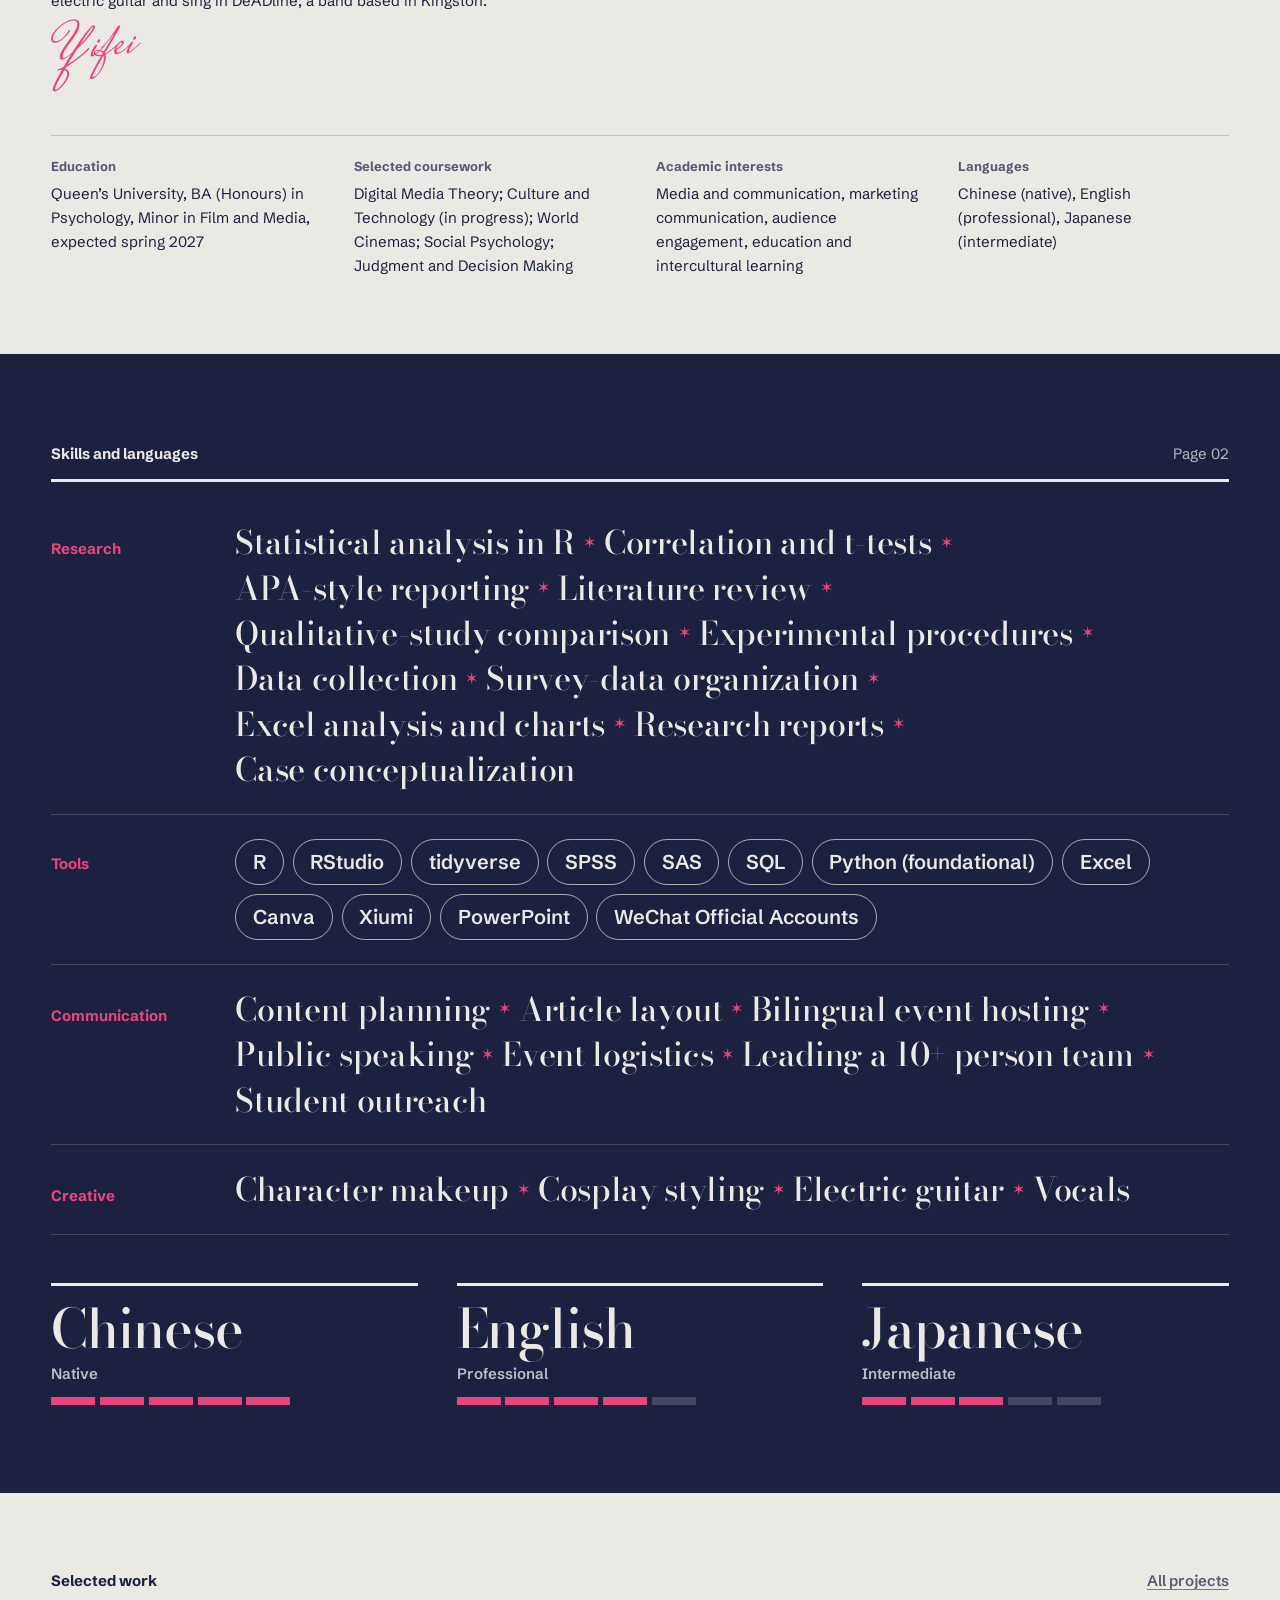
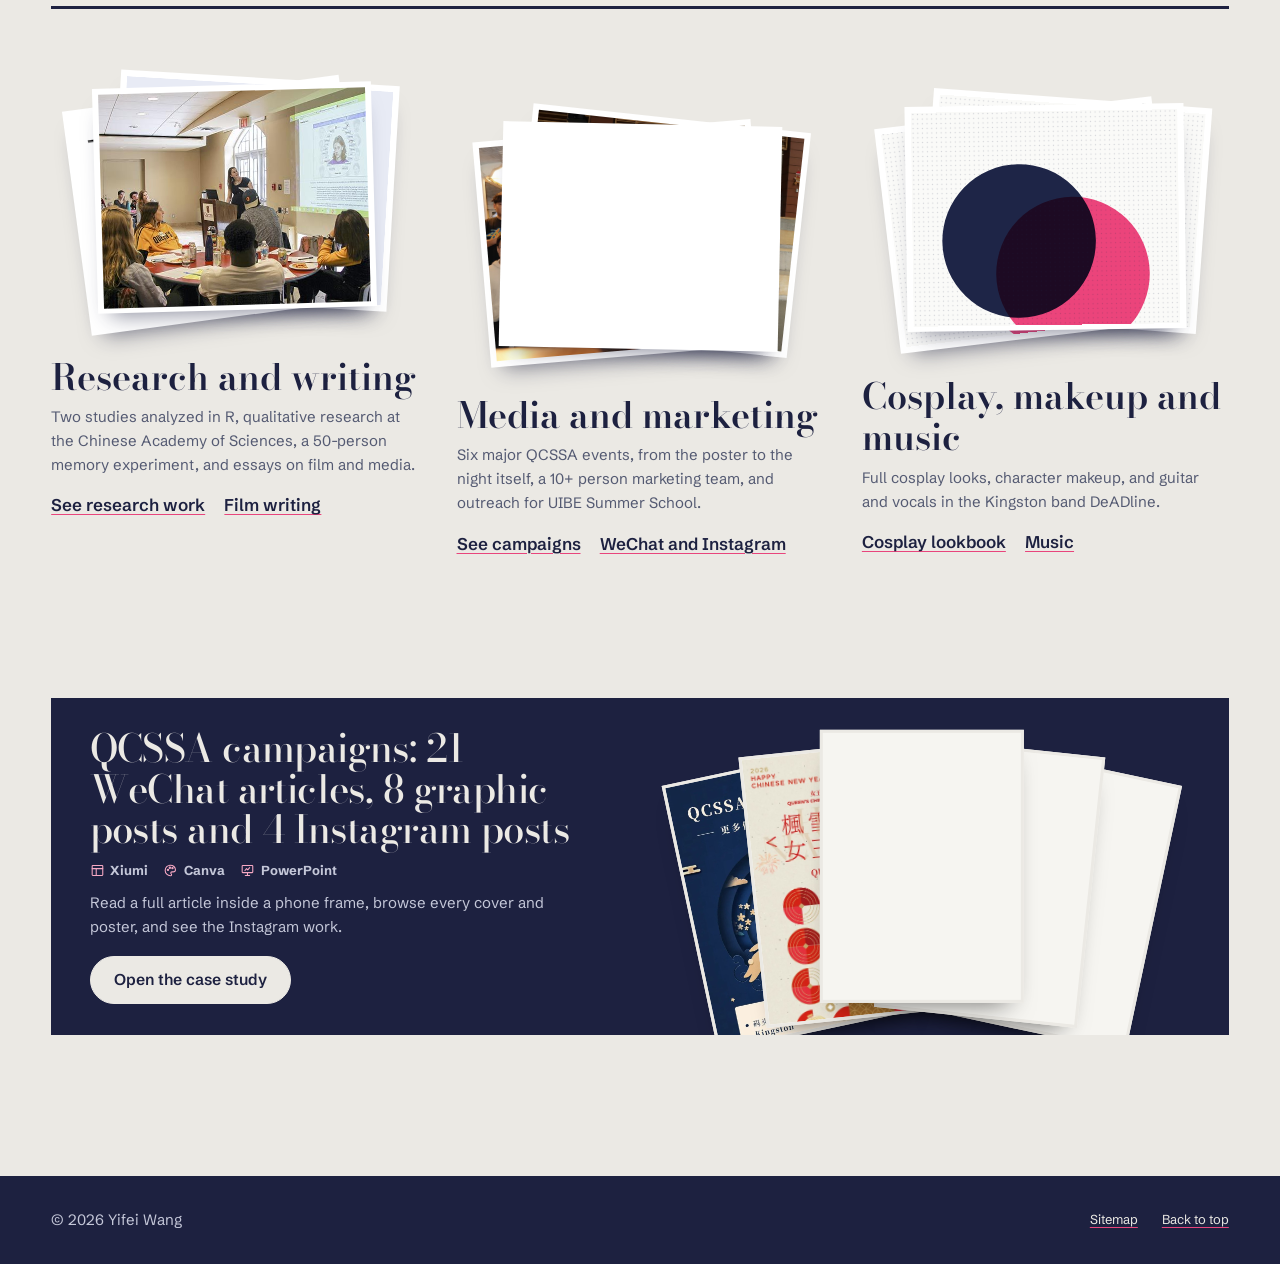
==== commit 81248e6a: "Add files via upload" ====
--- a/index.html
+++ b/index.html
@@ -1,7 +1,7 @@
 <!DOCTYPE html>
 <html lang="en" data-ui-lang="en" data-title-en="Yifei Wang | Portfolio" data-title-zh="王奕霏 Yifei Wang | 作品集">
 <head>
-  <!-- Yifei Wang personal site, v1.9 (2026-11-18) -->
+  <!-- Yifei Wang personal site, v2.3 (2026-11-18) -->
   <meta charset="utf-8">
   <meta name="viewport" content="width=device-width, initial-scale=1">
   <title>Yifei Wang | Portfolio</title>
@@ -35,7 +35,7 @@
   <link rel="sitemap" type="application/xml" href="sitemap.xml">
   <link rel="preload" href="assets/fonts/bodoni-moda-opsz.woff2" as="font" type="font/woff2" crossorigin>
   <link rel="preload" href="assets/fonts/schibsted-grotesk.woff2" as="font" type="font/woff2" crossorigin>
-  <link rel="stylesheet" href="css/style.css?v=1.9">
+  <link rel="stylesheet" href="css/style.css?v=2.3">
   <script>(function(){var l="en";try{var p=new URLSearchParams(location.search).get("lang");if(p==="zh"||p==="en"){l=p;localStorage.setItem("yw-lang",p);}else{var s=localStorage.getItem("yw-lang");if(s==="zh"||s==="en")l=s;}}catch(e){}var d=document.documentElement;d.setAttribute("data-ui-lang",l);if(l==="zh")d.lang="zh-Hans";})();</script>
   <script type="application/ld+json">{"@context": "https://schema.org", "@type": "Person", "name": "Yifei Wang", "alternateName": "王奕霏", "url": "https://yifeiwang.cc/", "email": "mailto:23sc16@queensu.ca", "image": "https://yifeiwang.cc/assets/img/og-cover.png", "description": "Psychology student at Queen's University with a minor in film and media.", "affiliation": {"@type": "CollegeOrUniversity", "name": "Queen's University", "url": "https://www.queensu.ca/"}, "address": {"@type": "PostalAddress", "addressLocality": "Kingston", "addressRegion": "ON", "addressCountry": "CA"}, "knowsLanguage": ["zh", "en", "ja"], "knowsAbout": ["Psychology", "Film and media studies", "Marketing communication", "Audience engagement", "Media and communication", "Cosplay", "Makeup"], "sameAs": ["https://www.linkedin.com/in/yifei-wang-b6066928a/"], "award": "First Prize, Beginners' Category, 37th Japanese Speech Contest in Ottawa (2026)"}</script>
 </head>
@@ -115,7 +115,7 @@
     <section class="skills-band" aria-labelledby="toolkit-title">
       <div class="wrap">
         <div class="spread__head"><h2 id="toolkit-title"><span data-lang="en">Skills and languages</span><span data-lang="zh">技能与语言</span></h2><p><span data-lang="en">Page 02</span><span data-lang="zh">第 02 页</span></p></div>
-        <div class="skillboard"><div class="skillrow skillrow--words" data-reveal style="--d:0.00s"><h3 class="skillrow__label"><span data-lang="en">Research</span><span data-lang="zh">研究</span></h3><ul class="skillrow__list"><li><span data-lang="en">Literature review</span><span data-lang="zh">文献综述</span></li><li><span data-lang="en">Qualitative-study comparison</span><span data-lang="zh">质性研究比较</span></li><li><span data-lang="en">Experimental procedures</span><span data-lang="zh">实验流程设计</span></li><li><span data-lang="en">Data collection</span><span data-lang="zh">数据收集</span></li><li><span data-lang="en">Survey-data organization</span><span data-lang="zh">问卷数据整理</span></li><li><span data-lang="en">Excel analysis and charts</span><span data-lang="zh">Excel 分析与作图</span></li><li><span data-lang="en">Research reports</span><span data-lang="zh">研究报告写作</span></li><li><span data-lang="en">Case conceptualization</span><span data-lang="zh">个案概念化</span></li></ul></div><div class="skillrow skillrow--chips" data-reveal style="--d:0.06s"><h3 class="skillrow__label"><span data-lang="en">Tools</span><span data-lang="zh">工具</span></h3><ul class="skillrow__list"><li><span data-lang="en">SPSS</span><span data-lang="zh">SPSS</span></li><li><span data-lang="en">SAS</span><span data-lang="zh">SAS</span></li><li><span data-lang="en">SQL</span><span data-lang="zh">SQL</span></li><li><span data-lang="en">Python (foundational)</span><span data-lang="zh">Python（基础）</span></li><li><span data-lang="en">Excel</span><span data-lang="zh">Excel</span></li><li><span data-lang="en">Canva</span><span data-lang="zh">Canva</span></li><li><span data-lang="en">Xiumi</span><span data-lang="zh">秀米</span></li><li><span data-lang="en">PowerPoint</span><span data-lang="zh">PowerPoint</span></li><li><span data-lang="en">WeChat Official Accounts</span><span data-lang="zh">微信公众号后台</span></li></ul></div><div class="skillrow skillrow--words" data-reveal style="--d:0.12s"><h3 class="skillrow__label"><span data-lang="en">Communication</span><span data-lang="zh">传播与组织</span></h3><ul class="skillrow__list"><li><span data-lang="en">Content planning</span><span data-lang="zh">内容策划</span></li><li><span data-lang="en">Article layout</span><span data-lang="zh">推送排版</span></li><li><span data-lang="en">Bilingual event hosting</span><span data-lang="zh">中英双语主持</span></li><li><span data-lang="en">Public speaking</span><span data-lang="zh">公开演讲</span></li><li><span data-lang="en">Event logistics</span><span data-lang="zh">活动统筹</span></li><li><span data-lang="en">Leading a 10+ person team</span><span data-lang="zh">带 10 多人的团队</span></li><li><span data-lang="en">Student outreach</span><span data-lang="zh">学生招募与咨询</span></li></ul></div><div class="skillrow skillrow--words" data-reveal style="--d:0.18s"><h3 class="skillrow__label"><span data-lang="en">Creative</span><span data-lang="zh">创作</span></h3><ul class="skillrow__list"><li><span data-lang="en">Character makeup</span><span data-lang="zh">角色妆</span></li><li><span data-lang="en">Cosplay styling</span><span data-lang="zh">Cosplay 造型</span></li><li><span data-lang="en">Electric guitar</span><span data-lang="zh">电吉他</span></li><li><span data-lang="en">Vocals</span><span data-lang="zh">主唱</span></li></ul></div></div>
+        <div class="skillboard"><div class="skillrow skillrow--words" data-reveal style="--d:0.00s"><h3 class="skillrow__label"><span data-lang="en">Research</span><span data-lang="zh">研究</span></h3><ul class="skillrow__list"><li><span data-lang="en">Statistical analysis in R</span><span data-lang="zh">R 统计分析</span></li><li><span data-lang="en">Correlation and t-tests</span><span data-lang="zh">相关分析与 t 检验</span></li><li><span data-lang="en">APA-style reporting</span><span data-lang="zh">APA 格式报告</span></li><li><span data-lang="en">Literature review</span><span data-lang="zh">文献综述</span></li><li><span data-lang="en">Qualitative-study comparison</span><span data-lang="zh">质性研究比较</span></li><li><span data-lang="en">Experimental procedures</span><span data-lang="zh">实验流程设计</span></li><li><span data-lang="en">Data collection</span><span data-lang="zh">数据收集</span></li><li><span data-lang="en">Survey-data organization</span><span data-lang="zh">问卷数据整理</span></li><li><span data-lang="en">Excel analysis and charts</span><span data-lang="zh">Excel 分析与作图</span></li><li><span data-lang="en">Research reports</span><span data-lang="zh">研究报告写作</span></li><li><span data-lang="en">Case conceptualization</span><span data-lang="zh">个案概念化</span></li></ul></div><div class="skillrow skillrow--chips" data-reveal style="--d:0.06s"><h3 class="skillrow__label"><span data-lang="en">Tools</span><span data-lang="zh">工具</span></h3><ul class="skillrow__list"><li><span data-lang="en">R</span><span data-lang="zh">R</span></li><li><span data-lang="en">RStudio</span><span data-lang="zh">RStudio</span></li><li><span data-lang="en">tidyverse</span><span data-lang="zh">tidyverse</span></li><li><span data-lang="en">SPSS</span><span data-lang="zh">SPSS</span></li><li><span data-lang="en">SAS</span><span data-lang="zh">SAS</span></li><li><span data-lang="en">SQL</span><span data-lang="zh">SQL</span></li><li><span data-lang="en">Python (foundational)</span><span data-lang="zh">Python（基础）</span></li><li><span data-lang="en">Excel</span><span data-lang="zh">Excel</span></li><li><span data-lang="en">Canva</span><span data-lang="zh">Canva</span></li><li><span data-lang="en">Xiumi</span><span data-lang="zh">秀米</span></li><li><span data-lang="en">PowerPoint</span><span data-lang="zh">PowerPoint</span></li><li><span data-lang="en">WeChat Official Accounts</span><span data-lang="zh">微信公众号后台</span></li></ul></div><div class="skillrow skillrow--words" data-reveal style="--d:0.12s"><h3 class="skillrow__label"><span data-lang="en">Communication</span><span data-lang="zh">传播与组织</span></h3><ul class="skillrow__list"><li><span data-lang="en">Content planning</span><span data-lang="zh">内容策划</span></li><li><span data-lang="en">Article layout</span><span data-lang="zh">推送排版</span></li><li><span data-lang="en">Bilingual event hosting</span><span data-lang="zh">中英双语主持</span></li><li><span data-lang="en">Public speaking</span><span data-lang="zh">公开演讲</span></li><li><span data-lang="en">Event logistics</span><span data-lang="zh">活动统筹</span></li><li><span data-lang="en">Leading a 10+ person team</span><span data-lang="zh">带 10 多人的团队</span></li><li><span data-lang="en">Student outreach</span><span data-lang="zh">学生招募与咨询</span></li></ul></div><div class="skillrow skillrow--words" data-reveal style="--d:0.18s"><h3 class="skillrow__label"><span data-lang="en">Creative</span><span data-lang="zh">创作</span></h3><ul class="skillrow__list"><li><span data-lang="en">Character makeup</span><span data-lang="zh">角色妆</span></li><li><span data-lang="en">Cosplay styling</span><span data-lang="zh">Cosplay 造型</span></li><li><span data-lang="en">Electric guitar</span><span data-lang="zh">电吉他</span></li><li><span data-lang="en">Vocals</span><span data-lang="zh">主唱</span></li></ul></div></div>
         <ul class="langs" aria-label="Languages"><li class="lang" data-reveal><span class="lang__name"><span data-lang="en">Chinese</span><span data-lang="zh">中文</span></span><span class="lang__level"><span data-lang="en">Native</span><span data-lang="zh">母语</span></span><span class="lang__meter" role="img" aria-label="5 / 5"><span class="on"></span><span class="on"></span><span class="on"></span><span class="on"></span><span class="on"></span></span></li><li class="lang" data-reveal><span class="lang__name"><span data-lang="en">English</span><span data-lang="zh">英语</span></span><span class="lang__level"><span data-lang="en">Professional</span><span data-lang="zh">工作语言水平</span></span><span class="lang__meter" role="img" aria-label="4 / 5"><span class="on"></span><span class="on"></span><span class="on"></span><span class="on"></span><span class=""></span></span></li><li class="lang" data-reveal><span class="lang__name"><span data-lang="en">Japanese</span><span data-lang="zh">日语</span></span><span class="lang__level"><span data-lang="en">Intermediate</span><span data-lang="zh">中级</span></span><span class="lang__meter" role="img" aria-label="3 / 5"><span class="on"></span><span class="on"></span><span class="on"></span><span class=""></span><span class=""></span></span></li></ul>
       </div>
     </section>
@@ -124,10 +124,10 @@
       <div class="spread__head"><h2 id="work-title"><span data-lang="en">Selected work</span><span data-lang="zh">作品精选</span></h2><p><a href="portfolio.html"><span data-lang="en">All projects</span><span data-lang="zh">全部作品</span></a></p></div>
       <div class="practices__grid">
         <article class="practice" data-reveal>
-          <a class="practice__media" href="portfolio.html?filter=research" tabindex="-1" aria-hidden="true"><div class="stack" data-n="3"><span class="stack__layer" style="--r:5deg;--x:7%;--y:-3%"><img src="assets/img/portfolio/cas-letter-excerpt.jpg" alt="Opening of a recommendation letter" data-alt-zh="推荐信开头" loading="lazy" decoding="async" width="800" height="1000" style="object-position:50% 0%" onerror="this.onerror=null;this.src='assets/img/placeholders/research.svg'"></span><span class="stack__layer" style="--r:-6deg;--x:-7%;--y:3%"><img src="assets/img/portfolio/cas-certificate.jpg" alt="Internship certificate from the Chinese Academy of Sciences" data-alt-zh="中国科学院实习证明" loading="lazy" decoding="async" width="800" height="1000" style="object-position:50% 0%" onerror="this.onerror=null;this.src='assets/img/placeholders/research.svg'"></span><span class="stack__layer stack__layer--front" style="--r:0deg;--x:0%;--y:0%"><img src="assets/img/portfolio/recall-01.jpg" alt="Students at round tables during a psychology presentation at Queen’s" data-alt-zh="皇后大学心理学课堂展示现场" loading="lazy" decoding="async" width="800" height="1000" style="object-position:50% 50%" onerror="this.onerror=null;this.src='assets/img/placeholders/research.svg'"></span></div></a>
+          <a class="practice__media" href="portfolio.html?filter=research" tabindex="-1" aria-hidden="true"><div class="stack" data-n="3"><span class="stack__layer" style="--r:5deg;--x:7%;--y:-3%"><img src="assets/img/portfolio/r-cover.jpg" alt="Two correlational studies analyzed in R" data-alt-zh="两项用 R 分析的相关研究" loading="lazy" decoding="async" width="800" height="1000" style="object-position:50% 0%" onerror="this.onerror=null;this.src='assets/img/placeholders/research.svg'"></span><span class="stack__layer" style="--r:-6deg;--x:-7%;--y:3%"><img src="assets/img/portfolio/cas-certificate.jpg" alt="Internship certificate from the Chinese Academy of Sciences" data-alt-zh="中国科学院实习证明" loading="lazy" decoding="async" width="800" height="1000" style="object-position:50% 0%" onerror="this.onerror=null;this.src='assets/img/placeholders/research.svg'"></span><span class="stack__layer stack__layer--front" style="--r:0deg;--x:0%;--y:0%"><img src="assets/img/portfolio/recall-01.jpg" alt="Students at round tables during a psychology presentation at Queen’s" data-alt-zh="皇后大学心理学课堂展示现场" loading="lazy" decoding="async" width="800" height="1000" style="object-position:50% 50%" onerror="this.onerror=null;this.src='assets/img/placeholders/research.svg'"></span></div></a>
           <h3 class="h-m"><span data-lang="en">Research and writing</span><span data-lang="zh">研究与写作</span></h3>
-          <p data-lang="en">Comparing qualitative studies at the Chinese Academy of Sciences, a 50-person memory experiment, and essays on film and digital media.</p><p data-lang="zh">在中科院心理所比较质性研究，做过 50 人的记忆实验，也写电影与数字媒体论文。</p>
-          <div class="links"><a href="portfolio.html?filter=research"><span data-lang="en">See research work</span><span data-lang="zh">查看研究作品</span></a></div>
+          <p data-lang="en">Two studies analyzed in R, qualitative research at the Chinese Academy of Sciences, a 50-person memory experiment, and essays on film and media.</p><p data-lang="zh">两项用 R 分析的研究、中科院的质性研究、50 人的记忆实验，以及电影与媒体论文。</p>
+          <div class="links"><a href="portfolio.html?filter=research"><span data-lang="en">See research work</span><span data-lang="zh">查看研究作品</span></a><a href="writing.html"><span data-lang="en">Film writing</span><span data-lang="zh">电影写作</span></a></div>
         </article>
         <article class="practice" data-reveal style="--d:.1s">
           <a class="practice__media" href="portfolio.html?filter=media" tabindex="-1" aria-hidden="true"><div class="stack" data-n="3"><span class="stack__layer" style="--r:5deg;--x:7%;--y:-3%"><img src="assets/img/portfolio/qcssa-team-banner.jpg" alt="QCSSA members with the association banner" data-alt-zh="QCSSA 成员和会旗合影" loading="lazy" decoding="async" width="800" height="1000" style="object-position:50% 50%" onerror="this.onerror=null;this.src='assets/img/placeholders/media.svg'"></span><span class="stack__layer" style="--r:-6deg;--x:-7%;--y:3%"><img src="assets/img/portfolio/event-midautumn-cruise.jpg" alt="QCSSA members on the Mid-Autumn cruise" data-alt-zh="QCSSA 成员在中秋游轮上合影" loading="lazy" decoding="async" width="800" height="1000" style="object-position:50% 40%" onerror="this.onerror=null;this.src='assets/img/placeholders/media.svg'"></span><span class="stack__layer stack__layer--front" style="--r:0deg;--x:0%;--y:0%"><img src="assets/img/portfolio/event-cny-dinner-b.jpg" alt="About 200 students at a QCSSA Spring Festival dinner" data-alt-zh="QCSSA 春节年夜饭现场，约 200 名同学" loading="lazy" decoding="async" width="800" height="1000" style="object-position:50% 50%" onerror="this.onerror=null;this.src='assets/img/placeholders/media.svg'"></span></div></a>
@@ -136,10 +136,10 @@
           <div class="links"><a href="portfolio.html?filter=media"><span data-lang="en">See campaigns</span><span data-lang="zh">查看宣传项目</span></a><a href="qcssa.html"><span data-lang="en">WeChat and Instagram</span><span data-lang="zh">公众号与 Instagram</span></a></div>
         </article>
         <article class="practice" data-reveal style="--d:.2s">
-          <a class="practice__media" href="portfolio.html?filter=cosplay" tabindex="-1" aria-hidden="true"><div class="stack" data-n="3"><span class="stack__layer" style="--r:5deg;--x:7%;--y:-3%"><img src="assets/img/portfolio/deadline-01.jpg" alt="With the band DeADline" data-alt-zh="和 DeADline 乐队" loading="lazy" decoding="async" width="800" height="1000" style="object-position:50% 50%" onerror="this.onerror=null;this.src='assets/img/placeholders/cosplay.svg'"></span><span class="stack__layer" style="--r:-6deg;--x:-7%;--y:3%"><img src="assets/img/portfolio/makeup-01.jpg" alt="Character makeup" data-alt-zh="角色妆" loading="lazy" decoding="async" width="800" height="1000" style="object-position:50% 50%" onerror="this.onerror=null;this.src='assets/img/placeholders/cosplay.svg'"></span><span class="stack__layer stack__layer--front" style="--r:0deg;--x:0%;--y:0%"><img src="assets/img/portfolio/cosplay-01.jpg" alt="Yifei in cosplay" data-alt-zh="王奕霏的 cosplay 照片" loading="lazy" decoding="async" width="800" height="1000" style="object-position:50% 50%" onerror="this.onerror=null;this.src='assets/img/placeholders/cosplay.svg'"></span></div></a>
+          <a class="practice__media" href="cosplay.html" tabindex="-1" aria-hidden="true"><div class="stack" data-n="3"><span class="stack__layer" style="--r:5deg;--x:7%;--y:-3%"><img src="assets/img/portfolio/deadline-plate.jpg" alt="The DeADline band logo" data-alt-zh="DeADline 乐队 logo" loading="lazy" decoding="async" width="800" height="1000" style="object-position:50% 50%" onerror="this.onerror=null;this.src='assets/img/placeholders/cosplay.svg'"></span><span class="stack__layer" style="--r:-6deg;--x:-7%;--y:3%"><img src="assets/img/cosplay/misa-02-m.jpg" alt="Yifei as Misa Amane" data-alt-zh="王奕霏 cos 弥海砂" loading="lazy" decoding="async" width="800" height="1000" style="object-position:50% 25%" onerror="this.onerror=null;this.src='assets/img/placeholders/cosplay.svg'"></span><span class="stack__layer stack__layer--front" style="--r:0deg;--x:0%;--y:0%"><img src="assets/img/cosplay/kita-02-m.jpg" alt="Yifei as Kita Ikuyo" data-alt-zh="王奕霏 cos 喜多郁代" loading="lazy" decoding="async" width="800" height="1000" style="object-position:50% 20%" onerror="this.onerror=null;this.src='assets/img/placeholders/cosplay.svg'"></span></div></a>
           <h3 class="h-m"><span data-lang="en">Cosplay, makeup and music</span><span data-lang="zh">Cosplay、化妆与音乐</span></h3>
-          <p data-lang="en">Full cosplay looks, makeup for shoots and clients, and guitar and vocals in the Kingston band DeADline.</p><p data-lang="zh">整套 cos 造型，为拍摄和客人化妆，在金斯顿乐队 DeADline 弹吉他、唱歌。</p>
-          <div class="links"><a href="portfolio.html?filter=cosplay"><span data-lang="en">Cosplay and makeup</span><span data-lang="zh">Cosplay 与化妆</span></a><a href="portfolio.html?filter=music"><span data-lang="en">Music</span><span data-lang="zh">音乐</span></a></div>
+          <p data-lang="en">Full cosplay looks, character makeup, and guitar and vocals in the Kingston band DeADline.</p><p data-lang="zh">整套 cos 造型、角色妆，在金斯顿乐队 DeADline 弹吉他、唱歌。</p>
+          <div class="links"><a href="cosplay.html"><span data-lang="en">Cosplay lookbook</span><span data-lang="zh">Cosplay 作品集</span></a><a href="portfolio.html?filter=music"><span data-lang="en">Music</span><span data-lang="zh">音乐</span></a></div>
         </article>
       </div>
     </section>
@@ -167,6 +167,6 @@
       </div>
     </div>
   </footer>
-  <script src="js/main.js?v=1.9" defer></script>
+  <script src="js/main.js?v=2.3" defer></script>
 </body>
 </html>
--- a/css/style.css
+++ b/css/style.css
@@ -1,6 +1,6 @@
 /* ==========================================================================
    Yifei Wang — personal site
-   Version: v1.9 (2026-11-18)
+   Version: v2.3 (2026-11-18)
    Concept: a printed portfolio magazine on newsprint-grey paper.
    Bodoni for cover lines, a heavy grotesk for numbers and statements,
    a pink hand-written script for annotations.
@@ -1189,3 +1189,295 @@
 .home-case { padding-bottom: clamp(3rem, 6vw, 5rem); }
 
 .skills-band + .work-spread { padding-top: clamp(3rem, 6vw, 5rem); }
+
+/* ==========================================================================
+   v2.0  Cosplay lookbook (cosplay.html)
+   Each look has its own palette, taken from its shoot:
+   Kita = night and red hair, Misa = limestone and gothic black, Mizuki = deep-sea neon.
+   ========================================================================== */
+.lookbook__head { padding-top: clamp(.5rem, 2vw, 1.5rem); }
+.lookbook__title { font-size: clamp(4rem, 1.5rem + 10vw, 11rem); display: inline-block; }
+.lookbook__title .script { right: -1.1em; bottom: -.2em; font-size: .36em; }
+
+/* triptych: one tall panel per look; the hovered one widens */
+.tri { display: flex; gap: clamp(.4rem, 1vw, .8rem); height: clamp(24rem, 64vh, 42rem); margin-top: clamp(2rem, 4vw, 3rem); }
+.tri__panel { --acc: var(--pink); position: relative; flex: 1 1 0; min-width: 0; overflow: hidden; background: var(--ink); color: #fff; text-decoration: none; transition: flex-grow .8s var(--ease); }
+.tri__panel--kita { --acc: #ef4b36; }
+.tri__panel--misa { --acc: #b3162d; }
+.tri__panel--mizuki { --acc: #45d8ff; }
+.tri__panel img { position: absolute; inset: 0; width: 100%; height: 100%; object-fit: cover; filter: saturate(.85); transition: transform 1.2s var(--ease), filter .6s; }
+.tri__panel::after { content: ""; position: absolute; inset: 0; background: linear-gradient(to top, rgba(8, 8, 16, .7), transparent 50%); }
+.tri__panel::before { content: ""; position: absolute; left: 0; right: 0; bottom: 0; height: 5px; z-index: 3; background: var(--acc); transform: scaleX(0); transform-origin: left; transition: transform .6s var(--ease); }
+.tri:hover .tri__panel { flex-grow: .75; }
+.tri .tri__panel:hover, .tri .tri__panel:focus-visible { flex-grow: 2.2; }
+.tri__panel:hover img, .tri__panel:focus-visible img { transform: scale(1.04); filter: saturate(1.05); }
+.tri__panel:hover::before, .tri__panel:focus-visible::before { transform: scaleX(1); }
+.tri__panel:focus-visible { outline: 3px solid var(--acc); outline-offset: 3px; }
+.tri__label { position: absolute; left: clamp(.8rem, 2vw, 1.5rem); bottom: clamp(1rem, 2.4vw, 1.75rem); z-index: 2; display: flex; gap: .55rem; align-items: flex-start; writing-mode: vertical-rl; }
+html:not([data-ui-lang="zh"]) .tri__label { transform: rotate(180deg); }
+.tri__name { font-family: var(--serif); font-weight: 500; font-size: clamp(1.5rem, .9rem + 1.8vw, 2.8rem); line-height: 1; letter-spacing: -.01em; }
+.tri__name [data-lang="zh"] { font-family: var(--cjk-serif); font-weight: 700; letter-spacing: .1em; }
+.tri__source { font-size: var(--t-xs); font-weight: 600; letter-spacing: .02em; color: var(--acc); }
+@media (max-width: 640px) { .tri { height: 26rem; } .tri__name { font-size: 1.35rem; } }
+
+/* a look */
+.look { --bg: var(--ink); --fg: var(--paper); --acc: var(--pink); background: var(--bg); color: var(--fg); padding-block: clamp(4rem, 9vw, 7.5rem); }
+.lookbook > .wrap + .look { margin-top: clamp(4rem, 8vw, 6.5rem); }
+.look--kita { --bg: #17141c; --fg: #f4eee8; --acc: #ef4b36; }
+.look--misa { --bg: #e3ddd1; --fg: #141214; --acc: #9d1427;
+  background-image: repeating-linear-gradient(to bottom, transparent 0 5.5rem, rgba(20, 18, 20, .055) 5.5rem calc(5.5rem + 1px)); }
+.look--mizuki { --bg: #070f2a; --fg: #e7f0ff; --acc: #45d8ff; --acc2: #ff4fc8;
+  background-image: radial-gradient(60rem 30rem at 85% 0%, rgba(69, 216, 255, .14), transparent 70%), radial-gradient(50rem 30rem at 0% 100%, rgba(255, 79, 200, .12), transparent 70%); }
+.look__intro { display: grid; grid-template-columns: minmax(0, 4fr) minmax(0, 8fr); gap: clamp(1.5rem, 4vw, 3.5rem); align-items: end; margin-bottom: clamp(1.25rem, 3vw, 2.25rem); }
+.look--misa .look__intro { grid-template-columns: minmax(0, 5fr) minmax(0, 7fr); align-items: center; }
+.look__name { font-family: var(--serif); font-weight: 500; font-size: clamp(3rem, 1.4rem + 5.8vw, 7.25rem); line-height: .9; letter-spacing: -.03em; font-variation-settings: "opsz" 48; }
+.look__name [data-lang="zh"] { font-family: var(--cjk-serif); font-weight: 700; letter-spacing: .04em; }
+.look__source { margin-top: 1rem; font-size: var(--t-m); font-weight: 600; color: var(--acc); }
+.look__note { margin-top: .6rem; max-width: 26rem; font-size: var(--t-s); line-height: 1.65; opacity: .82; }
+.look--kita .look__name { text-shadow: .045em .035em 0 var(--acc); }
+.look--misa .look__name { font-style: italic; }
+.look--mizuki .look__name { text-shadow: 0 0 .12em rgba(69, 216, 255, .85), 0 0 .55em rgba(69, 216, 255, .45); }
+.look--mizuki .look__source { color: var(--acc2); }
+
+/* photos open in the viewer */
+.shot { position: relative; display: block; overflow: hidden; background: rgba(128, 128, 128, .15); cursor: zoom-in; }
+.shot img { display: block; width: 100%; height: auto; transition: transform .9s var(--ease); }
+.shot:hover img { transform: scale(1.035); }
+.shot:focus-visible { outline: 2px solid var(--acc); outline-offset: 3px; }
+.shots { display: grid; gap: clamp(.5rem, 1.2vw, 1rem); }
+.shots__row { display: grid; grid-template-columns: var(--cols); gap: clamp(.5rem, 1.2vw, 1rem); align-items: start; }
+@media (max-width: 640px) { .shots__row { grid-template-columns: 1fr 1fr; } }
+
+/* Misa: the main photo sits in an arch, like the windows of Ontario Hall */
+.look__arch .shot { border-radius: 50% 50% 0 0 / 24% 24% 0 0; outline: 1px solid var(--fg); outline-offset: .6rem; }
+.look__pair { display: grid; grid-template-columns: 1.333fr .8fr; gap: .75rem; margin-top: clamp(1.25rem, 3vw, 2rem); align-items: end; }
+
+/* Mizuki: neon-lit banner with the name over it */
+.look__banner { position: relative; margin-bottom: clamp(.5rem, 1.2vw, 1rem); }
+.look__banner .shot { box-shadow: 0 0 0 1px rgba(69, 216, 255, .5), 0 0 3rem -.5rem rgba(69, 216, 255, .5), 0 0 6rem -1rem rgba(255, 79, 200, .35); }
+.look__banner .shot::after { content: ""; position: absolute; inset: 0; background: linear-gradient(to top right, rgba(7, 15, 42, .85), transparent 55%); pointer-events: none; }
+.look__text--over { position: absolute; left: clamp(1rem, 3vw, 2.5rem); bottom: clamp(1rem, 3vw, 2.5rem); z-index: 2; pointer-events: none; }
+.look--mizuki .shot:hover { box-shadow: 0 0 0 1px rgba(69, 216, 255, .7), 0 0 2rem -.5rem rgba(69, 216, 255, .6); }
+
+@media (max-width: 760px) {
+  .look__intro, .look--misa .look__intro { grid-template-columns: 1fr; }
+  .look--kita .look__hero { order: -1; }
+  .look__text--over { position: static; margin-top: 1.25rem; }
+  .look__banner .shot::after { display: none; }
+}
+
+/* other characters */
+.look-more { padding-block: clamp(3.5rem, 7vw, 6rem); }
+.look-more__list { display: flex; flex-wrap: wrap; gap: .3rem 0; margin: 0; padding: 0; list-style: none; }
+.look-more__list li { font-family: var(--serif); font-weight: 500; font-size: clamp(1.5rem, 1rem + 1.8vw, 2.6rem); line-height: 1.3; letter-spacing: -.01em; }
+.look-more__list li [data-lang="zh"] { font-family: var(--cjk-serif); font-weight: 600; }
+.look-more__list li:not(:last-child)::after { content: "✶"; display: inline-block; margin-inline: .5em; font-size: .45em; vertical-align: .45em; color: var(--pink); }
+
+/* photo viewer */
+.lightbox { position: fixed; inset: 0; width: 100vw; height: 100vh; height: 100dvh; max-width: none; max-height: none; margin: 0; padding: 0; border: 0; background: rgba(10, 10, 16, .95); color: #f4f2ee; }
+.lightbox[open] { display: grid; grid-template-columns: 4.5rem minmax(0, 1fr) 4.5rem; align-items: center; }
+.lightbox::backdrop { background: transparent; }
+.lightbox__figure { display: flex; flex-direction: column; align-items: center; gap: .8rem; margin: 0; padding: 4rem 0 1.5rem; min-width: 0; }
+.lightbox__figure img { max-width: 100%; max-height: calc(100dvh - 8rem); object-fit: contain; transition: opacity .25s; }
+.lightbox.is-loading .lightbox__figure img { opacity: .25; }
+.lightbox__figure figcaption { display: flex; gap: 1rem; font-size: var(--t-s); }
+.lightbox__count { opacity: .6; font-variant-numeric: tabular-nums; }
+.lightbox__close { position: absolute; top: 1rem; right: 1rem; z-index: 2; color: #f4f2ee; border-color: rgba(244, 242, 238, .6); background: transparent; }
+.lightbox__close:hover { background: #f4f2ee; color: var(--ink); }
+.lightbox__nav { position: relative; width: 100%; height: 100%; padding: 0; border: 0; background: none; color: #f4f2ee; cursor: pointer; opacity: .7; transition: opacity .2s; }
+.lightbox__nav:hover, .lightbox__nav:focus-visible { opacity: 1; }
+.lightbox__nav::before { content: ""; position: absolute; top: 50%; left: 50%; width: 1.1rem; height: 1.1rem; border-top: 2px solid currentColor; border-left: 2px solid currentColor; }
+.lightbox__nav--prev::before { transform: translate(-25%, -50%) rotate(-45deg); }
+.lightbox__nav--next::before { transform: translate(-75%, -50%) rotate(135deg); }
+@media (max-width: 640px) { .lightbox[open] { grid-template-columns: 2.5rem minmax(0, 1fr) 2.5rem; } }
+
+/* portfolio dialog: button to the lookbook */
+.story__cta { margin-top: 1.75rem; }
+.look__banner .shot img { aspect-ratio: 21 / 9; object-fit: cover; object-position: 50% 42%; }
+@media (max-width: 760px) { .look__banner .shot img { aspect-ratio: 4 / 3; } }
+.look__name .split .w, .look__name.split .w { padding-bottom: .3em; margin-bottom: -.3em; padding-right: .08em; margin-right: -.08em; }
+.look__name [data-lang="zh"] { font-size: .8em; white-space: nowrap; }
+
+/* ==========================================================================
+   v2.1
+   ========================================================================== */
+/* cosplay: every character name in one rolling line, no heading */
+.ticker--cast { margin-top: clamp(2.5rem, 5vw, 4rem); background: var(--ink); color: var(--paper); border-color: var(--ink); padding-block: .9rem; }
+.ticker--cast .ticker__group span { font-size: clamp(1.6rem, 1.1rem + 1.8vw, 2.8rem); }
+.ticker--cast .ticker__track { animation-duration: 60s; }
+.lookbook .ticker--cast + .visually-hidden + .look { margin-top: 0; }
+.look-end { padding-block: clamp(2.5rem, 5vw, 4rem); }
+
+/* recall study: the procedure as a numbered sequence */
+.protocol { counter-reset: step; display: grid; grid-template-columns: repeat(5, minmax(0, 1fr)); gap: 0; margin: 2rem 0 .5rem; padding: 0; list-style: none; }
+.protocol li { counter-increment: step; position: relative; padding: 2.9rem 1rem 0 0; border-top: 3px solid var(--ink); }
+.protocol li::before { content: counter(step); position: absolute; top: -1.05rem; left: 0; display: grid; place-items: center; width: 2rem; height: 2rem; border-radius: 50%; background: var(--paper); border: 3px solid var(--ink); font-weight: 700; font-size: .9rem; }
+.protocol li:nth-child(4) { border-top-style: dashed; }
+.protocol li:nth-child(4)::before { content: "24h"; width: auto; padding-inline: .45rem; border-radius: 999px; background: var(--pink); border-color: var(--pink); color: #fff; font-size: .75rem; }
+.protocol h4 { font-family: var(--serif); font-weight: 500; font-size: var(--t-m); line-height: 1.15; }
+.protocol h4 [data-lang="zh"] { font-family: var(--cjk-serif); font-weight: 700; }
+.protocol p { margin-top: .35rem; font-size: var(--t-xs); line-height: 1.55; color: var(--ink-soft); }
+@media (max-width: 760px) {
+  .protocol { grid-template-columns: 1fr; gap: 0; padding-left: 1.1rem; }
+  .protocol li { padding: 0 0 1.25rem 1.75rem; border-top: 0; border-left: 3px solid var(--ink); }
+  .protocol li:nth-child(4) { border-left-style: dashed; border-top: 0; }
+  .protocol li::before { top: -.2rem; left: -1.1rem; }
+  .protocol li:last-child { border-left-color: transparent; }
+}
+
+/* writing page */
+.writing__mast { font-family: var(--serif); font-size: clamp(1.25rem, .95rem + 1vw, 1.75rem); line-height: 1.35; letter-spacing: -.005em; max-width: 30rem; justify-self: end; }
+.writing__mast [data-lang="zh"] { font-family: var(--cjk-serif); font-weight: 600; }
+
+.feature-essay { margin-top: clamp(2.5rem, 5vw, 4rem); background: var(--ink); color: var(--paper); padding-block: clamp(3rem, 7vw, 5.5rem);
+  box-shadow: inset 0 clamp(.6rem, 1.4vw, 1rem) 0 #0d0f1f, inset 0 calc(-1 * clamp(.6rem, 1.4vw, 1rem)) 0 #0d0f1f; }
+.feature-essay__course { font-size: var(--t-s); font-weight: 700; color: var(--pink); }
+.feature-essay__title { margin-top: .9rem; font-family: var(--serif); font-weight: 500; font-size: clamp(3rem, 1.2rem + 6.4vw, 8rem); line-height: .9; letter-spacing: -.035em; font-variation-settings: "opsz" 48; max-width: 14ch; }
+.feature-essay__title [data-lang="zh"] { font-family: var(--cjk-serif); font-weight: 700; letter-spacing: .02em; }
+.feature-essay__title .split .w, .feature-essay__title.split .w { padding-bottom: .25em; margin-bottom: -.25em; }
+.feature-essay__stand { margin-top: 1.75rem; max-width: 42rem; font-family: var(--serif); font-size: var(--t-l); line-height: 1.45; color: rgba(246, 245, 241, .9); }
+.feature-essay__stand [data-lang="zh"] { font-family: var(--cjk-serif); }
+.feature-essay__cols { display: grid; grid-template-columns: repeat(3, minmax(0, 1fr)); gap: clamp(1.25rem, 3vw, 2.5rem); margin-top: clamp(2.25rem, 4vw, 3.25rem); }
+.feature-essay__col { padding-top: 1rem; border-top: 3px solid var(--paper); }
+.feature-essay__col h3 { font-size: var(--t-s); font-weight: 700; color: var(--pink); }
+.feature-essay__col p { margin-top: .6rem; font-size: var(--t-s); line-height: 1.65; color: rgba(246, 245, 241, .86); }
+.feature-essay__quote { margin: clamp(2.5rem, 5vw, 3.75rem) 0 1.75rem; padding: 0; }
+.feature-essay__quote p { font-family: var(--serif); font-style: italic; font-weight: 400; font-size: clamp(1.8rem, 1rem + 2.8vw, 3.6rem); line-height: 1.12; letter-spacing: -.02em; color: var(--pink); max-width: 22ch; }
+.feature-essay__quote p [data-lang="zh"] { font-family: var(--cjk-serif); font-style: normal; font-weight: 600; }
+.feature-essay .essay__meta span { color: rgba(246, 245, 241, .6); }
+@media (max-width: 860px) { .feature-essay__cols { grid-template-columns: 1fr; } }
+
+.essay__meta { margin-top: .55rem; font-size: var(--t-xs); line-height: 1.55; }
+.essay__meta span, .essay__own span { display: inline-block; min-width: 5.5rem; margin-right: .6rem; font-weight: 700; color: var(--ink-soft); }
+.essay__meta em { font-style: italic; }
+
+.bridges, .contents, .thinkers { padding-top: clamp(3.5rem, 7vw, 5.5rem); }
+.bridges__list { margin: 0; padding: 0; list-style: none; }
+.bridges__list li { display: grid; grid-template-columns: minmax(0, 5fr) minmax(0, 6fr) auto; gap: 1.5rem; align-items: baseline; padding-block: 1.1rem; border-bottom: 1px solid var(--rule); }
+.bridge__term { font-family: var(--serif); font-weight: 500; font-size: clamp(1.6rem, 1rem + 2vw, 2.75rem); line-height: 1.05; letter-spacing: -.02em; }
+.bridge__term [data-lang="zh"] { font-family: var(--cjk-serif); font-weight: 700; }
+.bridge__use { font-size: var(--t-s); color: var(--ink-soft); }
+.bridge__course { font-size: var(--t-xs); font-weight: 700; color: var(--pink-deep); white-space: nowrap; }
+.bridges__list li:hover .bridge__term { color: var(--pink-deep); }
+@media (max-width: 760px) { .bridges__list li { grid-template-columns: 1fr; gap: .3rem; } }
+
+.course { display: grid; grid-template-columns: minmax(0, 3fr) minmax(0, 9fr); gap: clamp(1.25rem, 3vw, 2.5rem); padding-block: clamp(1.75rem, 3vw, 2.5rem); border-bottom: 1px solid var(--rule); }
+.course__head { position: sticky; top: calc(var(--header-h) + 1.25rem); align-self: start; }
+.course__code { font-size: var(--t-s); font-weight: 700; color: var(--ink-soft); }
+.course__code b { display: block; font-family: var(--serif); font-weight: 500; font-size: clamp(3.5rem, 2rem + 4.5vw, 6rem); line-height: .9; letter-spacing: -.03em; color: transparent; -webkit-text-stroke: 1.3px var(--ink); }
+.course__name { margin-top: .5rem; font-size: var(--t-s); font-weight: 600; }
+.course__essays { display: grid; gap: clamp(1.5rem, 3vw, 2.25rem); }
+.essay__title { font-family: var(--serif); font-weight: 500; font-size: clamp(1.45rem, 1rem + 1.4vw, 2.2rem); line-height: 1.1; letter-spacing: -.015em; }
+.essay__title [data-lang="zh"] { font-family: var(--cjk-serif); font-weight: 700; }
+.essay__title a { text-decoration: underline; text-decoration-color: var(--pink); text-underline-offset: .18em; text-decoration-thickness: 2px; }
+.essay__thesis { margin-top: .6rem; max-width: 46rem; font-size: var(--t-s); line-height: 1.7; }
+.essay__own { margin-top: .75rem; padding: .7rem .9rem; background: var(--paper-hi); border-left: 3px solid var(--pink); font-size: var(--t-xs); line-height: 1.55; max-width: 46rem; }
+.essay__own span { color: var(--pink-deep); }
+@media (max-width: 760px) { .course { grid-template-columns: 1fr; } .course__head { position: static; } }
+
+.thinkers__list { display: flex; flex-wrap: wrap; gap: .3rem 0; margin: 0; padding: 0; list-style: none; }
+.thinkers__list li { font-family: var(--serif); font-weight: 500; font-size: clamp(1.35rem, .95rem + 1.4vw, 2.3rem); line-height: 1.3; letter-spacing: -.01em; }
+.thinkers__list li:nth-child(3n+2) { font-style: italic; }
+.thinkers__list li:not(:last-child)::after { content: "✶"; display: inline-block; margin-inline: .5em; font-size: .45em; vertical-align: .45em; font-style: normal; color: var(--pink); }
+.writing__note { margin-top: 2rem; max-width: 40rem; font-size: var(--t-xs); color: var(--ink-soft); }
+@media (max-width: 640px) { .essay__meta span, .essay__own span { display: block; min-width: 0; margin: 0 0 .1rem; } }
+
+/* ==========================================================================
+   v2.2
+   ========================================================================== */
+/* first row of the Portfolio grid: QCSSA a little narrower, speech contest wider */
+.work--lead { grid-column: span 7; }
+.work--side { grid-column: span 5; }
+.work--lead .work__media img { aspect-ratio: 3 / 2; }
+.work--lead .stack { --ar: 3 / 2; }
+.work--lead .stack__layer { inset: 9% 15%; }
+.work--side .stack { --ar: 6 / 5; }
+@media (max-width: 960px) { .work--lead, .work--side { grid-column: span 6; } }
+@media (max-width: 640px) { .work--lead, .work--side { grid-column: span 12; } .work--lead .stack, .work--side .stack { --ar: 4 / 3; } }
+
+/* card dates: italic serif figures after a short rule, instead of a pill */
+.work__when { display: inline-flex; align-items: center; gap: .55rem; font-family: var(--serif); font-style: italic; font-size: var(--t-s); font-variant-numeric: lining-nums; color: var(--ink); white-space: nowrap; }
+.work__when::before { content: ""; width: 1.6rem; height: 1.5px; background: var(--pink); }
+.work__when [data-lang="zh"] { font-family: var(--cjk-serif); font-style: normal; font-size: var(--t-xs); }
+
+/* page openers: the script sits right after the title text, clear of the index on the right */
+.page-head--bare .page-head__title { justify-self: start; display: inline-block; padding-right: 1.2em; }
+.page-head--bare .page-head__title .script { right: -.4em; bottom: -.3em; }
+.print-index { padding-top: 1.75rem; }
+.print-index__item { margin-left: -.25rem; transform: rotate(calc((var(--i) - 1.5) * 3deg)); }
+.print-index__item:nth-child(2), .print-index__item:nth-child(3) { translate: 0 -.4rem; }
+.print-index__img { aspect-ratio: 4 / 5; }
+@media (max-width: 800px) { .page-head--bare .page-head__title .script { right: -.6em; } }
+
+/* cosplay title */
+.lookbook__title { padding-right: 1.6em; }
+.lookbook__title .script { right: -.15em; bottom: -.12em; font-size: .3em; }
+
+/* R study: correlations with confidence intervals */
+.rplot { margin: 2rem 0 .5rem; padding: 1.25rem 1.25rem 1rem; background: var(--paper-hi); border-top: 3px solid var(--ink); }
+.rplot__rows { margin: 0; padding: 0; list-style: none; }
+.rplot__row, .rplot__axis { display: grid; grid-template-columns: minmax(0, 15rem) minmax(0, 1fr) 11.5rem; gap: 1rem; align-items: center; }
+.rplot__row { padding-block: .7rem; border-bottom: 1px solid var(--rule); cursor: default; }
+.rplot__row:hover { background: rgba(29, 33, 64, .04); }
+.rplot__label { font-size: var(--t-xs); font-weight: 600; line-height: 1.35; }
+.rplot__track { position: relative; height: 1.4rem; }
+.rplot__track::before { content: ""; position: absolute; top: 0; bottom: 0; left: var(--zero, 33.33%); border-left: 1.5px dashed #9a98a8; }
+.rplot__ci { position: absolute; top: 50%; height: 2px; margin-top: -1px; background: var(--ink); border-radius: 2px; }
+.rplot__dot { position: absolute; top: 50%; width: .9rem; height: .9rem; margin: -.45rem 0 0 -.45rem; border-radius: 50%; border: 2px solid var(--ink); background: var(--paper-hi); box-shadow: 0 0 0 2px var(--paper-hi); }
+.rplot__row.is-sig .rplot__dot { background: var(--pink); border-color: var(--pink); }
+.rplot__stat { font-size: var(--t-xs); font-variant-numeric: tabular-nums; color: var(--ink-soft); white-space: nowrap; }
+.rplot__row.is-sig .rplot__stat { color: var(--ink); font-weight: 700; }
+.rplot__axis { padding-top: .4rem; }
+.rplot__ticks { position: relative; height: 1.1rem; font-size: .7rem; color: var(--ink-soft); }
+.rplot__ticks span { position: absolute; transform: translateX(-50%); }
+.rplot figcaption { margin-top: .9rem; font-size: var(--t-xs); line-height: 1.55; color: var(--ink-soft); }
+.rplot__rows .rplot__track::before { left: 33.33%; }
+@media (max-width: 700px) {
+  .rplot__row, .rplot__axis { grid-template-columns: 1fr; gap: .3rem; }
+  .rplot__axis .rplot__label, .rplot__axis .rplot__stat { display: none; }
+}
+
+/* cosplay: other characters together under Mizuki (appears once photos are added) */
+.look--more { --bg: #ebe9e4; --fg: var(--ink); --acc: var(--pink); padding-block: clamp(3rem, 7vw, 5.5rem); }
+.more { columns: 3 16rem; column-gap: clamp(.6rem, 1.4vw, 1.1rem); }
+.more__item { break-inside: avoid; margin: 0 0 clamp(.6rem, 1.4vw, 1.1rem); }
+.more__item figcaption { margin-top: .45rem; font-size: var(--t-xs); font-weight: 600; color: var(--ink-soft); }
+/* script lettering follows the last letter of the title instead of the title box */
+.page-head--bare .page-head__title, .lookbook__title { padding-right: 0; }
+.page-head--bare .page-head__title .script, .lookbook__title .script {
+  position: relative; right: auto; bottom: auto; left: auto; display: inline-block;
+  margin-left: .12em; vertical-align: baseline; transform: translateY(.18em) rotate(-7deg); transform-origin: left bottom;
+}
+.page-head--bare .page-head__title .script { font-size: .42em; }
+.lookbook__title .script { font-size: .32em; }
+.rplot__stat { font-variant-numeric: normal; }
+.lookbook__title .script { font-size: .4em; }
+.writing .page-head { grid-template-columns: minmax(0, 2.1fr) minmax(0, 1fr); }
+.page-head--bare .page-head__title .script { white-space: nowrap; }
+@media (max-width: 800px) { .writing .page-head { grid-template-columns: 1fr; } }
+/* 404: the address that was asked for, and a suggestion */
+.missing__asked { margin-top: 1.25rem; font-size: var(--t-s); color: var(--ink-soft); overflow-wrap: anywhere; }
+.missing__asked code { font: inherit; font-weight: 700; color: var(--ink); background: var(--paper-hi); padding: .1rem .45rem; border: 1px dashed var(--rule); }
+.missing__guess { margin-top: .5rem; font-family: var(--serif); font-size: var(--t-l); }
+.missing__guess [data-lang="zh"] { font-family: var(--cjk-serif); }
+.missing__guess a { color: var(--pink-deep); text-decoration: underline; text-underline-offset: .2em; }
+.missing__guess + .btn-row, .missing__asked + .btn-row { margin-top: 1.5rem; }
+
+/* ==========================================================================
+   v2.3
+   ========================================================================== */
+.look--more { padding-block: clamp(2.5rem, 6vw, 4.5rem); }
+.look--more .shot { background: #dcd8cf; }
+.look-end { padding-block: clamp(1.5rem, 4vw, 3rem) clamp(2.5rem, 5vw, 4rem); }
+.lookbook .back-link { margin-top: clamp(1rem, 2.5vw, 1.75rem); }
+.look--more + .look-end { padding-top: 0; }
+/* Back links sit above the large titles, which overhang them and used to swallow the click */
+.back-link { position: relative; z-index: 5; }
+.back-link a { position: relative; background: var(--paper); }
+.back-link a:hover { background: var(--ink); }
+.look--more { padding-bottom: clamp(1rem, 2.5vw, 1.75rem); }
+@media (max-width: 640px) {
+  .lookbook .shots { display: block; columns: 2; column-gap: .5rem; }
+  .lookbook .shots__row { display: contents; }
+  .lookbook .shots .shot { break-inside: avoid; margin-bottom: .5rem; }
+}
